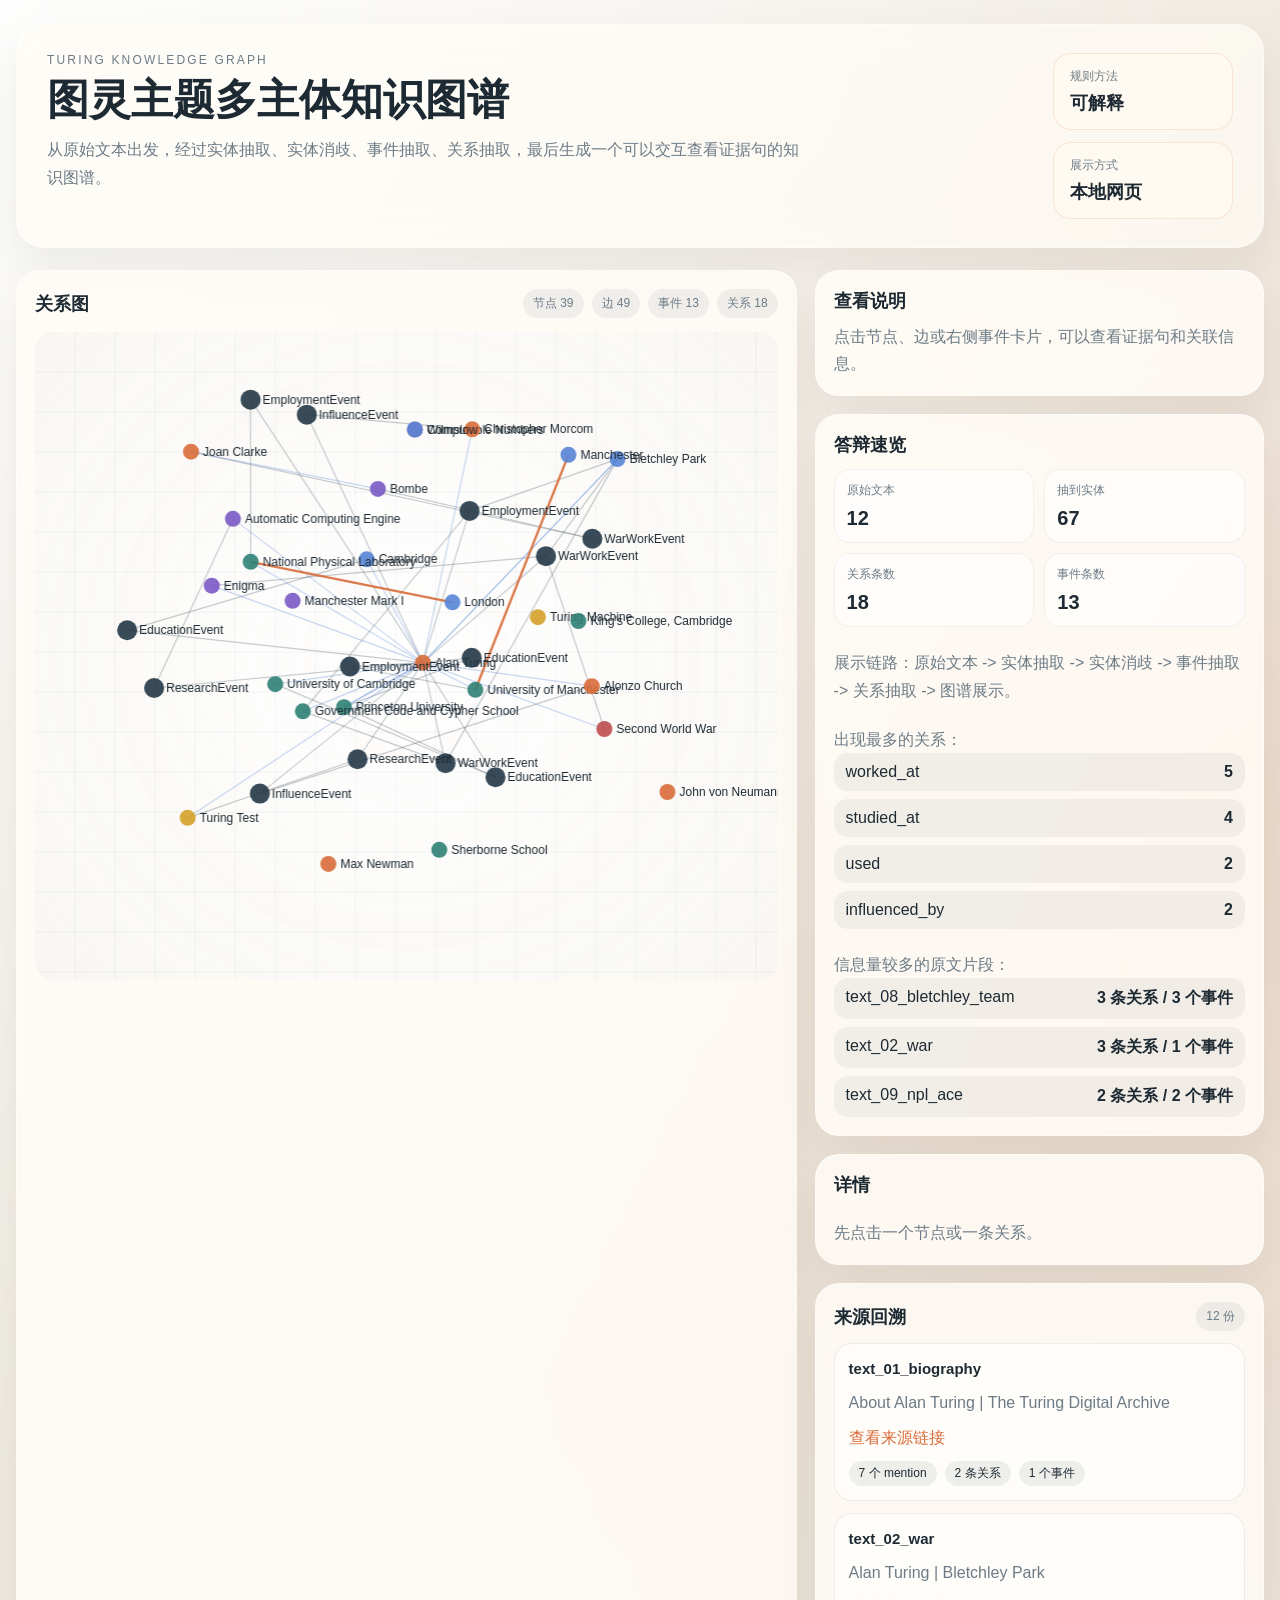
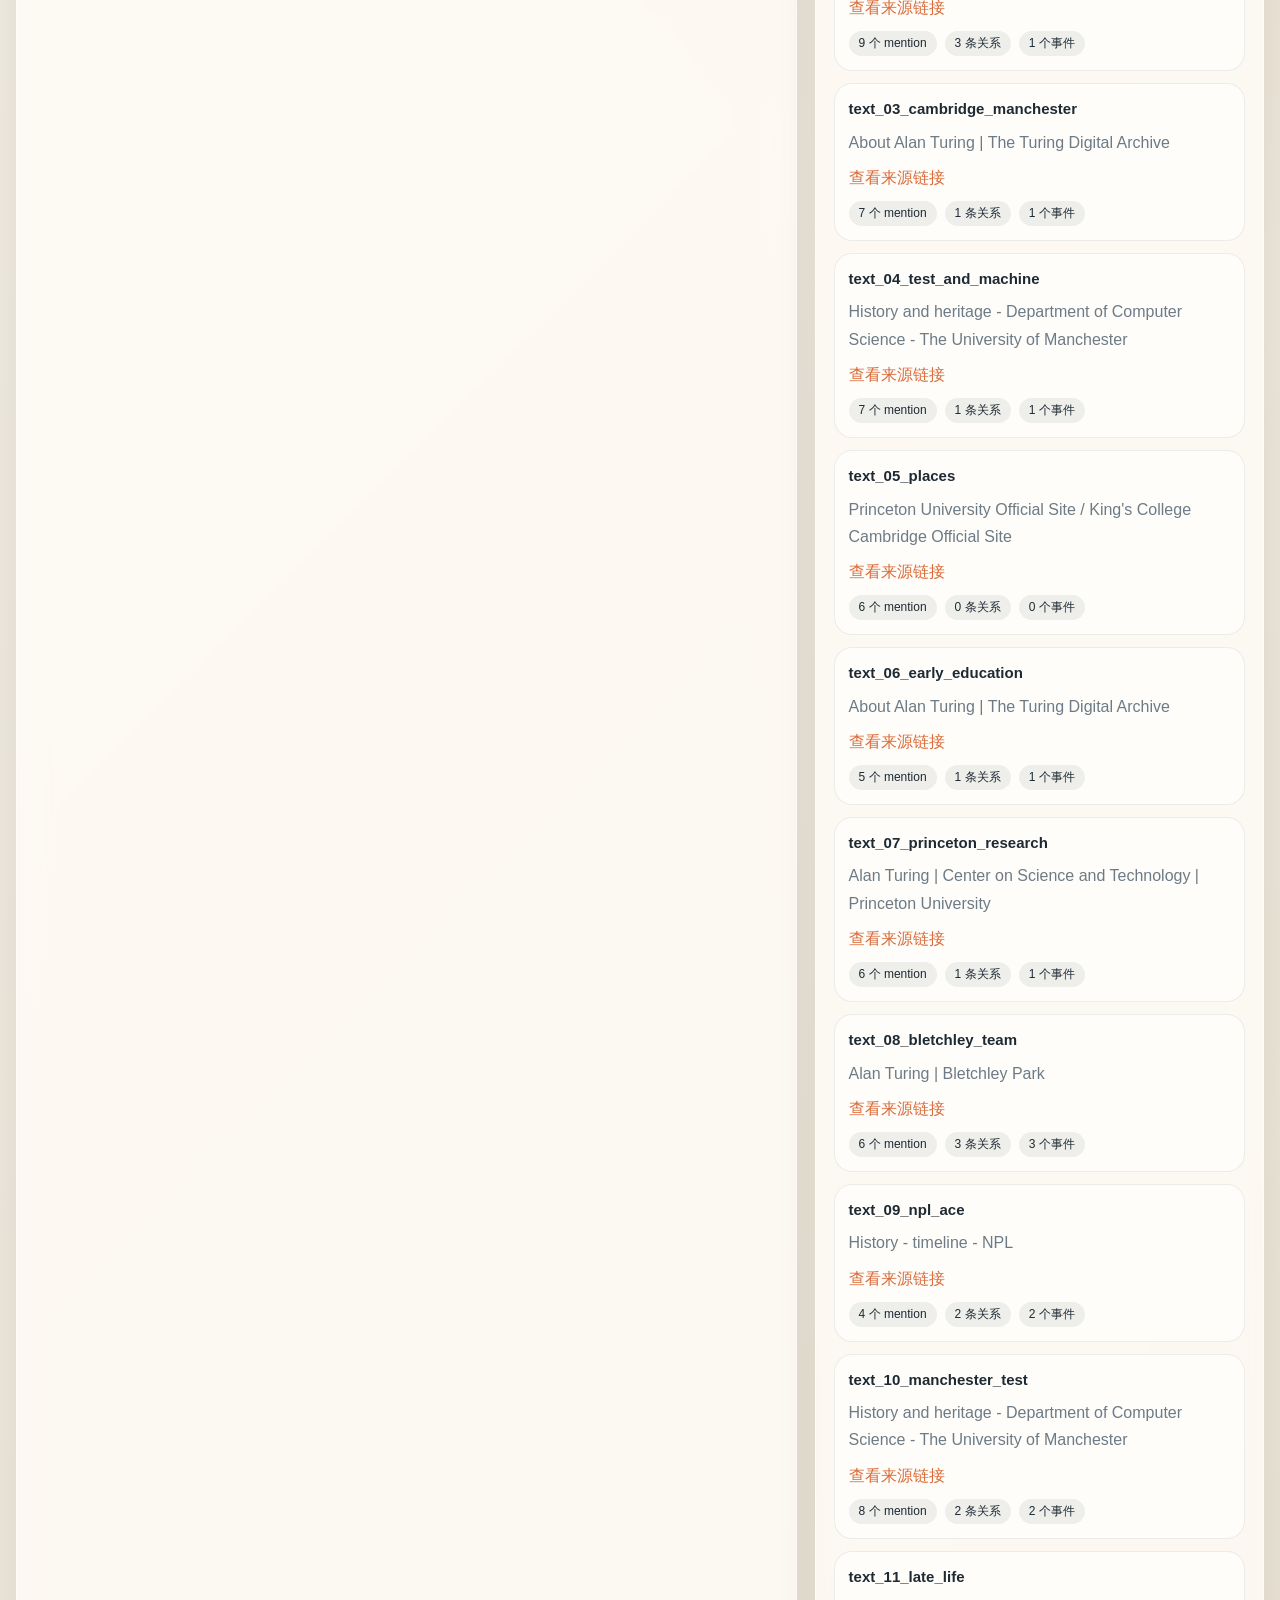
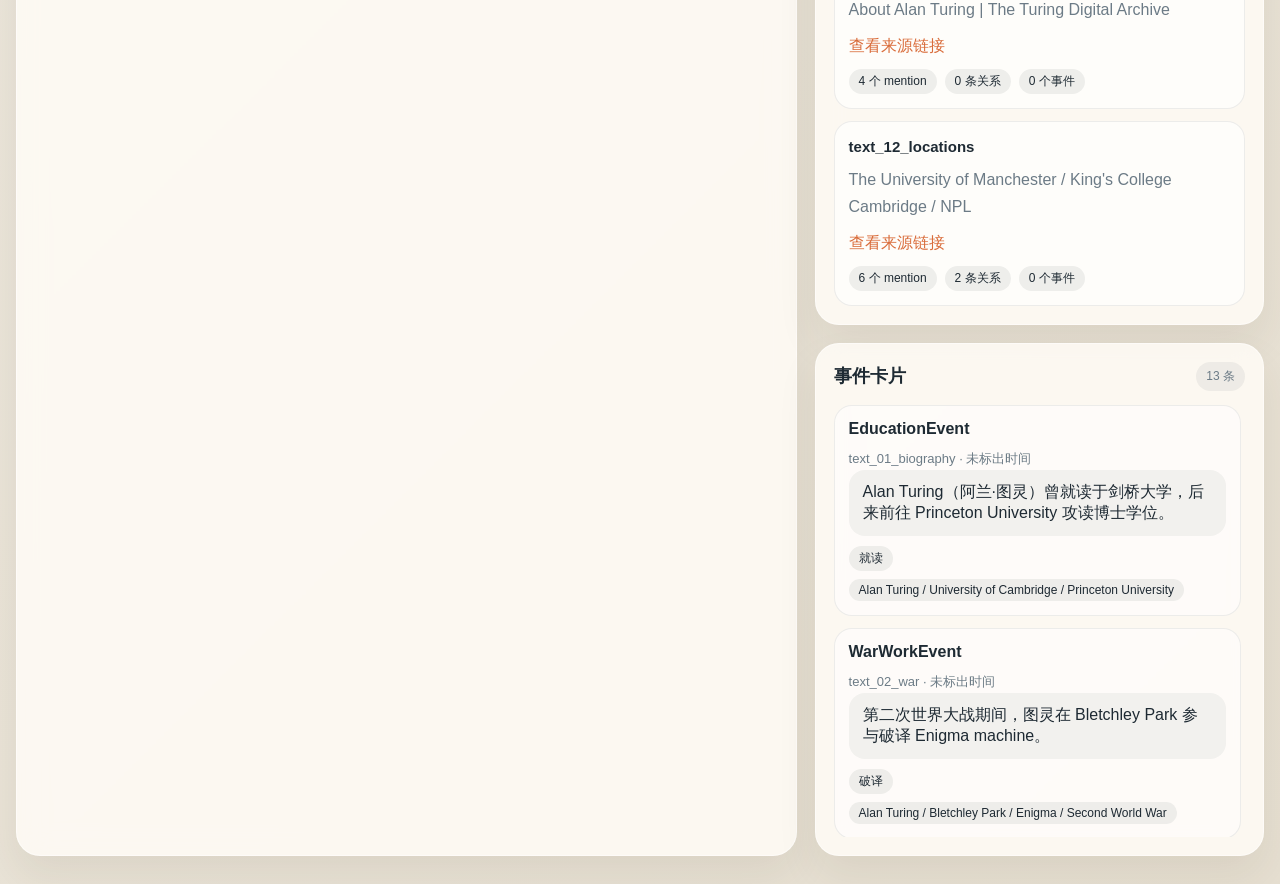
==== web/index.html @ 98f58d76 "把事件来源信息补完整了" ====
<!DOCTYPE html>
<html lang="zh-CN">
<head>
  <meta charset="UTF-8">
  <meta name="viewport" content="width=device-width, initial-scale=1.0">
  <title>图灵知识图谱</title>
  <link rel="stylesheet" href="./style.css">
</head>
<body>
  <div class="page-shell">
    <header class="hero">
      <div>
        <p class="eyebrow">Turing Knowledge Graph</p>
        <h1>图灵主题多主体知识图谱</h1>
        <p class="hero-copy">从原始文本出发，经过实体抽取、实体消歧、事件抽取、关系抽取，最后生成一个可以交互查看证据句的知识图谱。</p>
      </div>
      <div class="hero-note">
        <div class="stat-chip">
          <span>规则方法</span>
          <strong>可解释</strong>
        </div>
        <div class="stat-chip">
          <span>展示方式</span>
          <strong>本地网页</strong>
        </div>
      </div>
    </header>

    <main class="layout">
      <section class="graph-panel">
        <div class="panel-head">
          <h2>关系图</h2>
          <div id="stats" class="stats"></div>
        </div>
        <canvas id="graph-canvas"></canvas>
      </section>

      <aside class="sidebar">
        <section class="sidebar-card">
          <h3>查看说明</h3>
          <p>点击节点、边或右侧事件卡片，可以查看证据句和关联信息。</p>
        </section>

        <section class="sidebar-card">
          <h3>答辩速览</h3>
          <div id="summary-box" class="summary-box">
            <p>正在加载统计摘要...</p>
          </div>
        </section>

        <section class="sidebar-card">
          <h3>详情</h3>
          <div id="detail-box" class="detail-box">
            <p>先点击一个节点或一条关系。</p>
          </div>
        </section>

        <section class="sidebar-card">
          <div class="event-head">
            <h3>来源回溯</h3>
            <span id="source-count" class="event-count"></span>
          </div>
          <div id="source-list" class="source-list"></div>
        </section>

        <section class="sidebar-card">
          <div class="event-head">
            <h3>事件卡片</h3>
            <span id="event-count" class="event-count"></span>
          </div>
          <div id="event-list" class="event-list"></div>
        </section>
      </aside>
    </main>
  </div>

  <script src="./app.js"></script>
</body>
</html>
---- web/style.css ----
:root {
  --bg: #f2efe8;
  --bg-deep: #e6dfd1;
  --panel: rgba(255, 252, 246, 0.86);
  --panel-strong: #fffaf1;
  --line: rgba(44, 62, 80, 0.14);
  --text: #1e2a33;
  --muted: #6c7b86;
  --accent: #d96c3a;
  --accent-soft: rgba(217, 108, 58, 0.14);
  --shadow: 0 20px 40px rgba(68, 49, 28, 0.08);
}

* {
  box-sizing: border-box;
}

body {
  margin: 0;
  min-height: 100vh;
  font-family: "Noto Sans SC", "PingFang SC", "Microsoft YaHei", sans-serif;
  color: var(--text);
  background:
    radial-gradient(circle at top left, rgba(255, 255, 255, 0.9), transparent 35%),
    radial-gradient(circle at right 20%, rgba(217, 108, 58, 0.12), transparent 30%),
    linear-gradient(135deg, var(--bg), var(--bg-deep));
}

.page-shell {
  width: min(1380px, calc(100vw - 32px));
  margin: 0 auto;
  padding: 24px 0 28px;
}

.hero {
  display: flex;
  justify-content: space-between;
  gap: 24px;
  align-items: flex-start;
  margin-bottom: 22px;
  padding: 28px 30px;
  border: 1px solid rgba(255, 255, 255, 0.45);
  border-radius: 28px;
  background: rgba(255, 252, 246, 0.72);
  box-shadow: var(--shadow);
  backdrop-filter: blur(16px);
}

.eyebrow {
  margin: 0 0 10px;
  letter-spacing: 0.18em;
  text-transform: uppercase;
  font-size: 12px;
  color: var(--muted);
}

.hero h1 {
  margin: 0;
  font-size: clamp(28px, 4vw, 42px);
  line-height: 1.08;
}

.hero-copy {
  max-width: 760px;
  margin: 14px 0 0;
  color: var(--muted);
  line-height: 1.7;
}

.hero-note {
  display: grid;
  gap: 12px;
  min-width: 180px;
}

.stat-chip {
  padding: 14px 16px;
  border-radius: 18px;
  background: var(--panel-strong);
  border: 1px solid rgba(217, 108, 58, 0.16);
}

.stat-chip span {
  display: block;
  font-size: 12px;
  color: var(--muted);
}

.stat-chip strong {
  display: block;
  margin-top: 6px;
  font-size: 18px;
}

.layout {
  display: grid;
  grid-template-columns: minmax(0, 1.65fr) minmax(300px, 0.95fr);
  gap: 18px;
}

.graph-panel,
.sidebar-card {
  background: var(--panel);
  border: 1px solid rgba(255, 255, 255, 0.5);
  border-radius: 24px;
  box-shadow: var(--shadow);
  backdrop-filter: blur(14px);
}

.graph-panel {
  padding: 18px;
}

.panel-head,
.event-head {
  display: flex;
  justify-content: space-between;
  align-items: center;
  gap: 12px;
}

.panel-head h2,
.sidebar-card h3 {
  margin: 0;
  font-size: 18px;
}

.stats {
  display: flex;
  flex-wrap: wrap;
  gap: 8px;
}

.stats span,
.event-count {
  padding: 6px 10px;
  border-radius: 999px;
  background: rgba(30, 42, 51, 0.06);
  color: var(--muted);
  font-size: 12px;
}

#graph-canvas {
  width: 100%;
  height: 72vh;
  min-height: 560px;
  display: block;
  margin-top: 14px;
  border-radius: 18px;
  background:
    linear-gradient(rgba(255, 255, 255, 0.42), rgba(255, 255, 255, 0.42)),
    radial-gradient(circle at center, rgba(255, 255, 255, 0.94), rgba(242, 239, 232, 0.82));
}

.sidebar {
  display: grid;
  gap: 18px;
}

.sidebar-card {
  padding: 18px;
}

.sidebar-card p {
  margin: 10px 0 0;
  color: var(--muted);
  line-height: 1.7;
}

.detail-box {
  display: grid;
  gap: 10px;
  margin-top: 12px;
}

.summary-box,
.source-list {
  display: grid;
  gap: 12px;
  margin-top: 12px;
}

.detail-box .title {
  font-size: 18px;
  font-weight: 700;
}

.detail-box .meta {
  display: inline-flex;
  align-self: flex-start;
  padding: 4px 10px;
  border-radius: 999px;
  background: var(--accent-soft);
  color: var(--accent);
  font-size: 12px;
}

.detail-box .source-link,
.source-card a {
  color: var(--accent);
  text-decoration: none;
}

.detail-box .source-link:hover,
.source-card a:hover {
  text-decoration: underline;
}

.detail-box .evidence,
.event-card .evidence {
  padding: 12px 14px;
  border-radius: 16px;
  background: rgba(30, 42, 51, 0.05);
  color: var(--text);
}

.summary-grid {
  display: grid;
  grid-template-columns: repeat(2, minmax(0, 1fr));
  gap: 10px;
}

.summary-item {
  padding: 12px;
  border-radius: 16px;
  background: rgba(255, 255, 255, 0.56);
  border: 1px solid rgba(30, 42, 51, 0.06);
}

.summary-item span {
  display: block;
  color: var(--muted);
  font-size: 12px;
}

.summary-item strong {
  display: block;
  margin-top: 8px;
  font-size: 20px;
}

.summary-list {
  display: grid;
  gap: 8px;
  margin: 0;
  padding: 0;
  list-style: none;
}

.summary-list li {
  display: flex;
  justify-content: space-between;
  gap: 12px;
  padding: 10px 12px;
  border-radius: 14px;
  background: rgba(30, 42, 51, 0.05);
}

.source-card {
  padding: 14px;
  border-radius: 18px;
  border: 1px solid rgba(30, 42, 51, 0.08);
  background: rgba(255, 255, 255, 0.58);
}

.source-card h4 {
  margin: 0;
  font-size: 15px;
  line-height: 1.5;
}

.source-card p {
  margin: 8px 0 0;
}

.source-meta {
  display: flex;
  flex-wrap: wrap;
  gap: 8px;
  margin-top: 10px;
}

.source-meta span {
  padding: 4px 10px;
  border-radius: 999px;
  background: rgba(30, 42, 51, 0.07);
  font-size: 12px;
}

.detail-evidence-list {
  display: grid;
  gap: 10px;
}

.detail-evidence-card {
  padding: 12px 14px;
  border-radius: 16px;
  background: rgba(30, 42, 51, 0.05);
}

.detail-evidence-card p {
  margin: 8px 0 0;
}

.event-list {
  display: grid;
  gap: 12px;
  margin-top: 14px;
  max-height: 48vh;
  overflow: auto;
  padding-right: 4px;
}

.event-card {
  padding: 14px;
  border-radius: 18px;
  border: 1px solid rgba(30, 42, 51, 0.08);
  background: rgba(255, 255, 255, 0.55);
  cursor: pointer;
  transition: transform 0.2s ease, border-color 0.2s ease, background 0.2s ease;
}

.event-card:hover,
.event-card.active {
  transform: translateY(-2px);
  border-color: rgba(217, 108, 58, 0.35);
  background: rgba(255, 248, 241, 0.92);
}

.event-card h4 {
  margin: 0 0 8px;
  font-size: 16px;
}

.event-meta {
  margin: 0 0 10px;
  color: var(--muted);
  font-size: 13px;
}

.event-tags {
  display: flex;
  flex-wrap: wrap;
  gap: 8px;
  margin-top: 10px;
}

.event-tags span {
  padding: 4px 10px;
  border-radius: 999px;
  background: rgba(30, 42, 51, 0.07);
  font-size: 12px;
}

@media (max-width: 980px) {
  .hero,
  .layout {
    grid-template-columns: 1fr;
    display: grid;
  }

  .hero-note {
    grid-template-columns: repeat(2, minmax(0, 1fr));
  }

  #graph-canvas {
    height: 56vh;
    min-height: 420px;
  }

  .summary-grid {
    grid-template-columns: 1fr 1fr;
  }
}
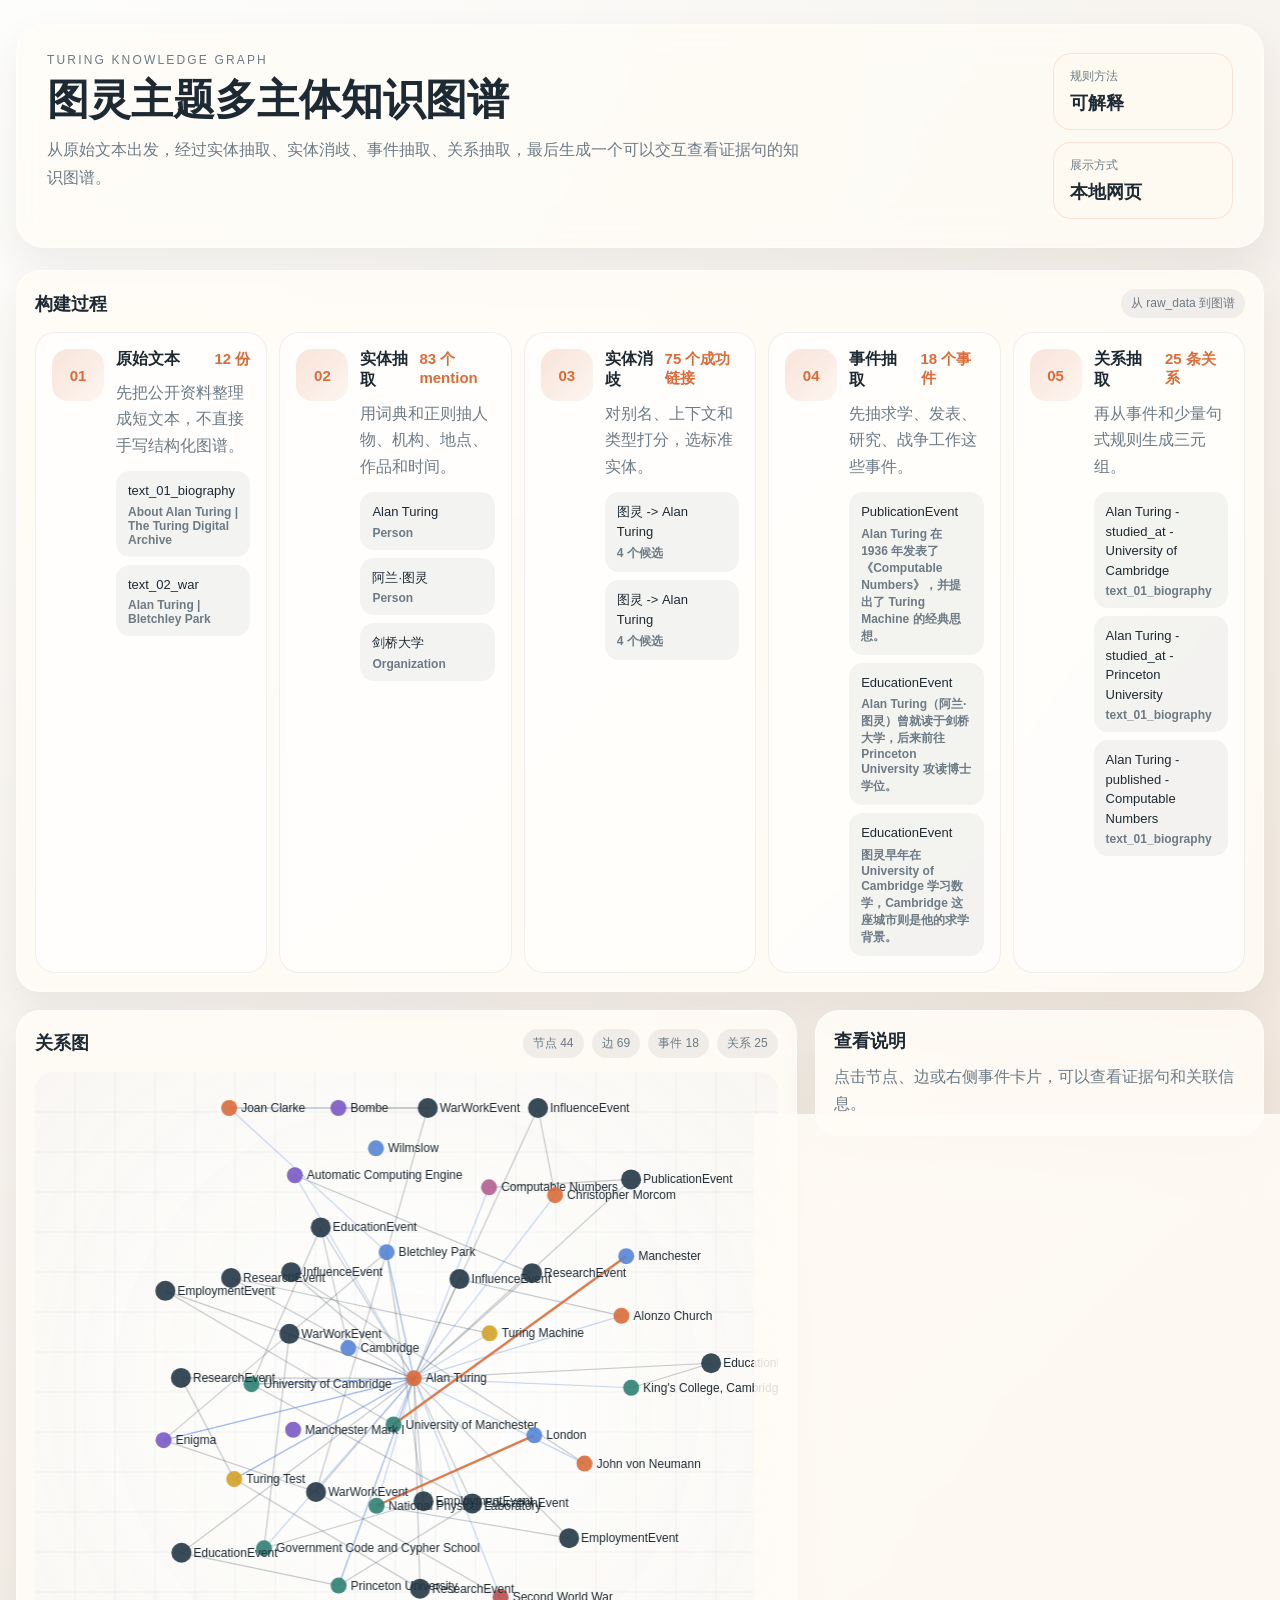
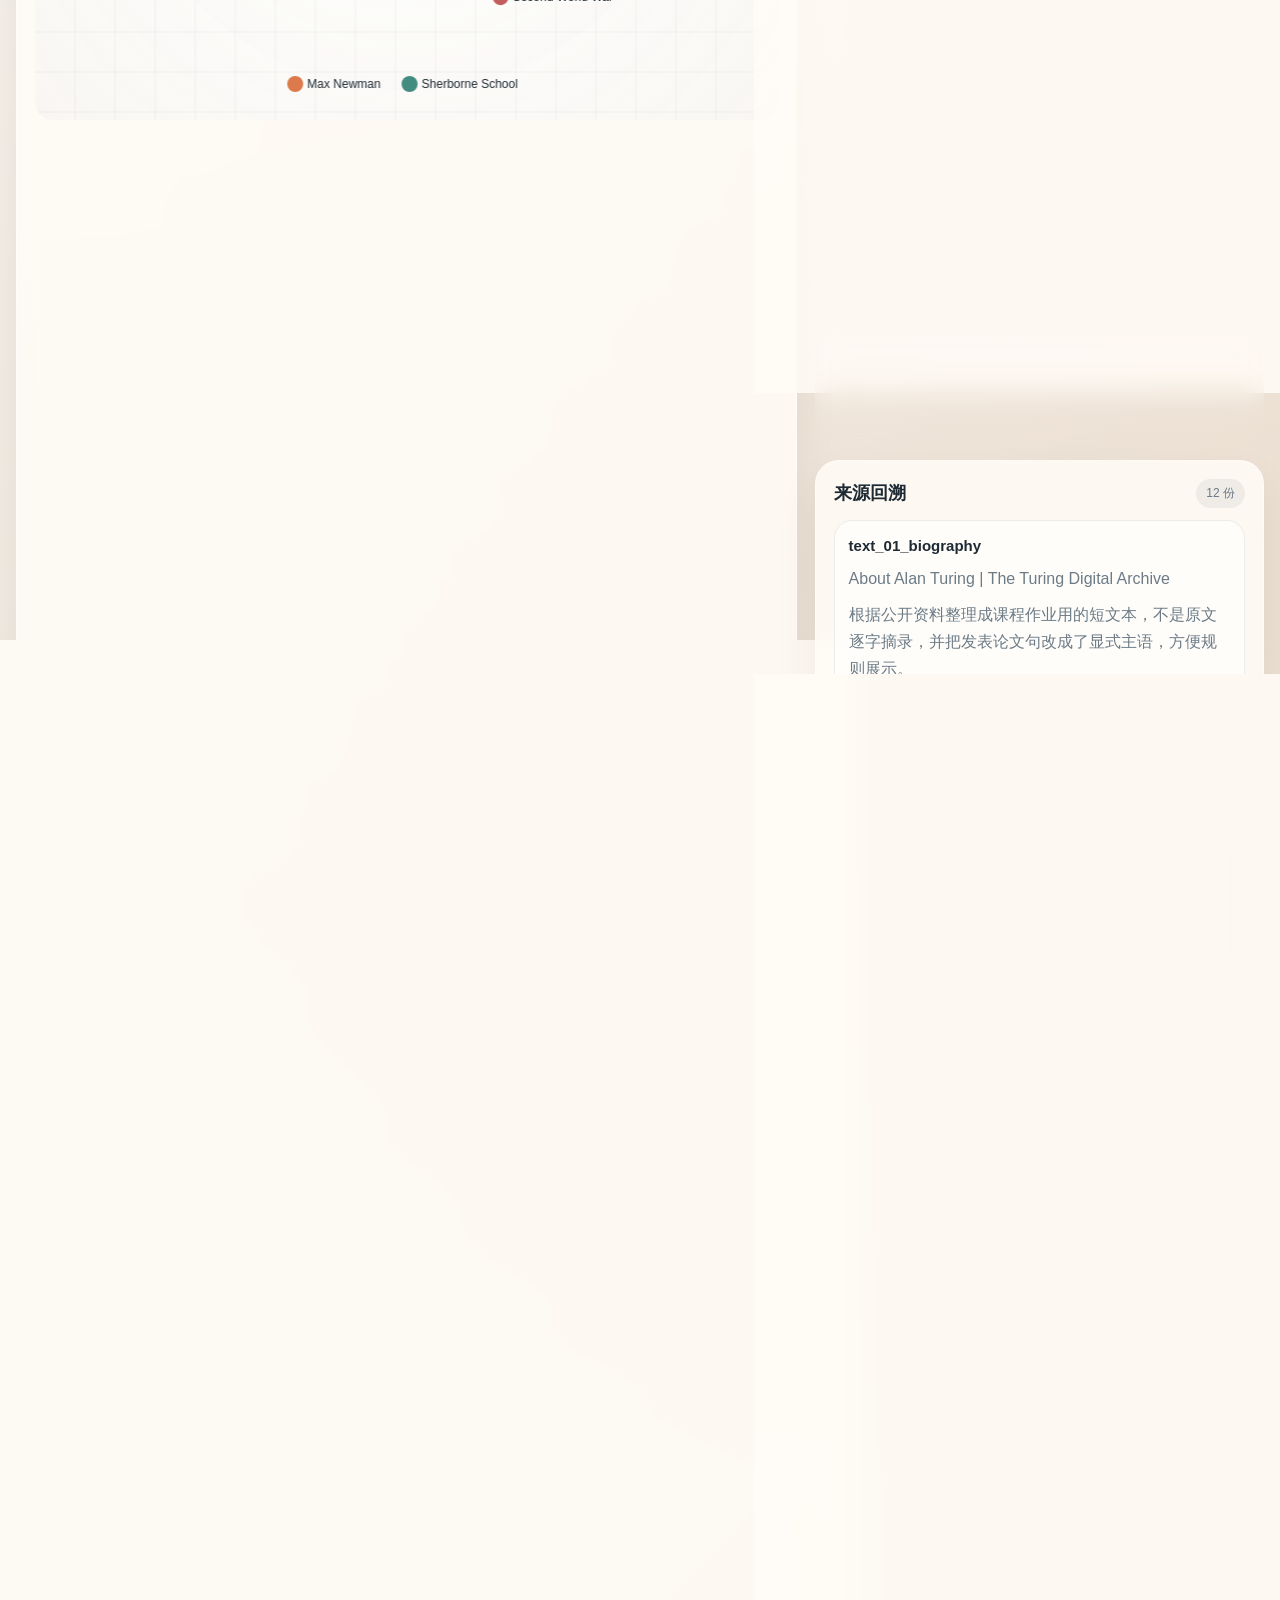
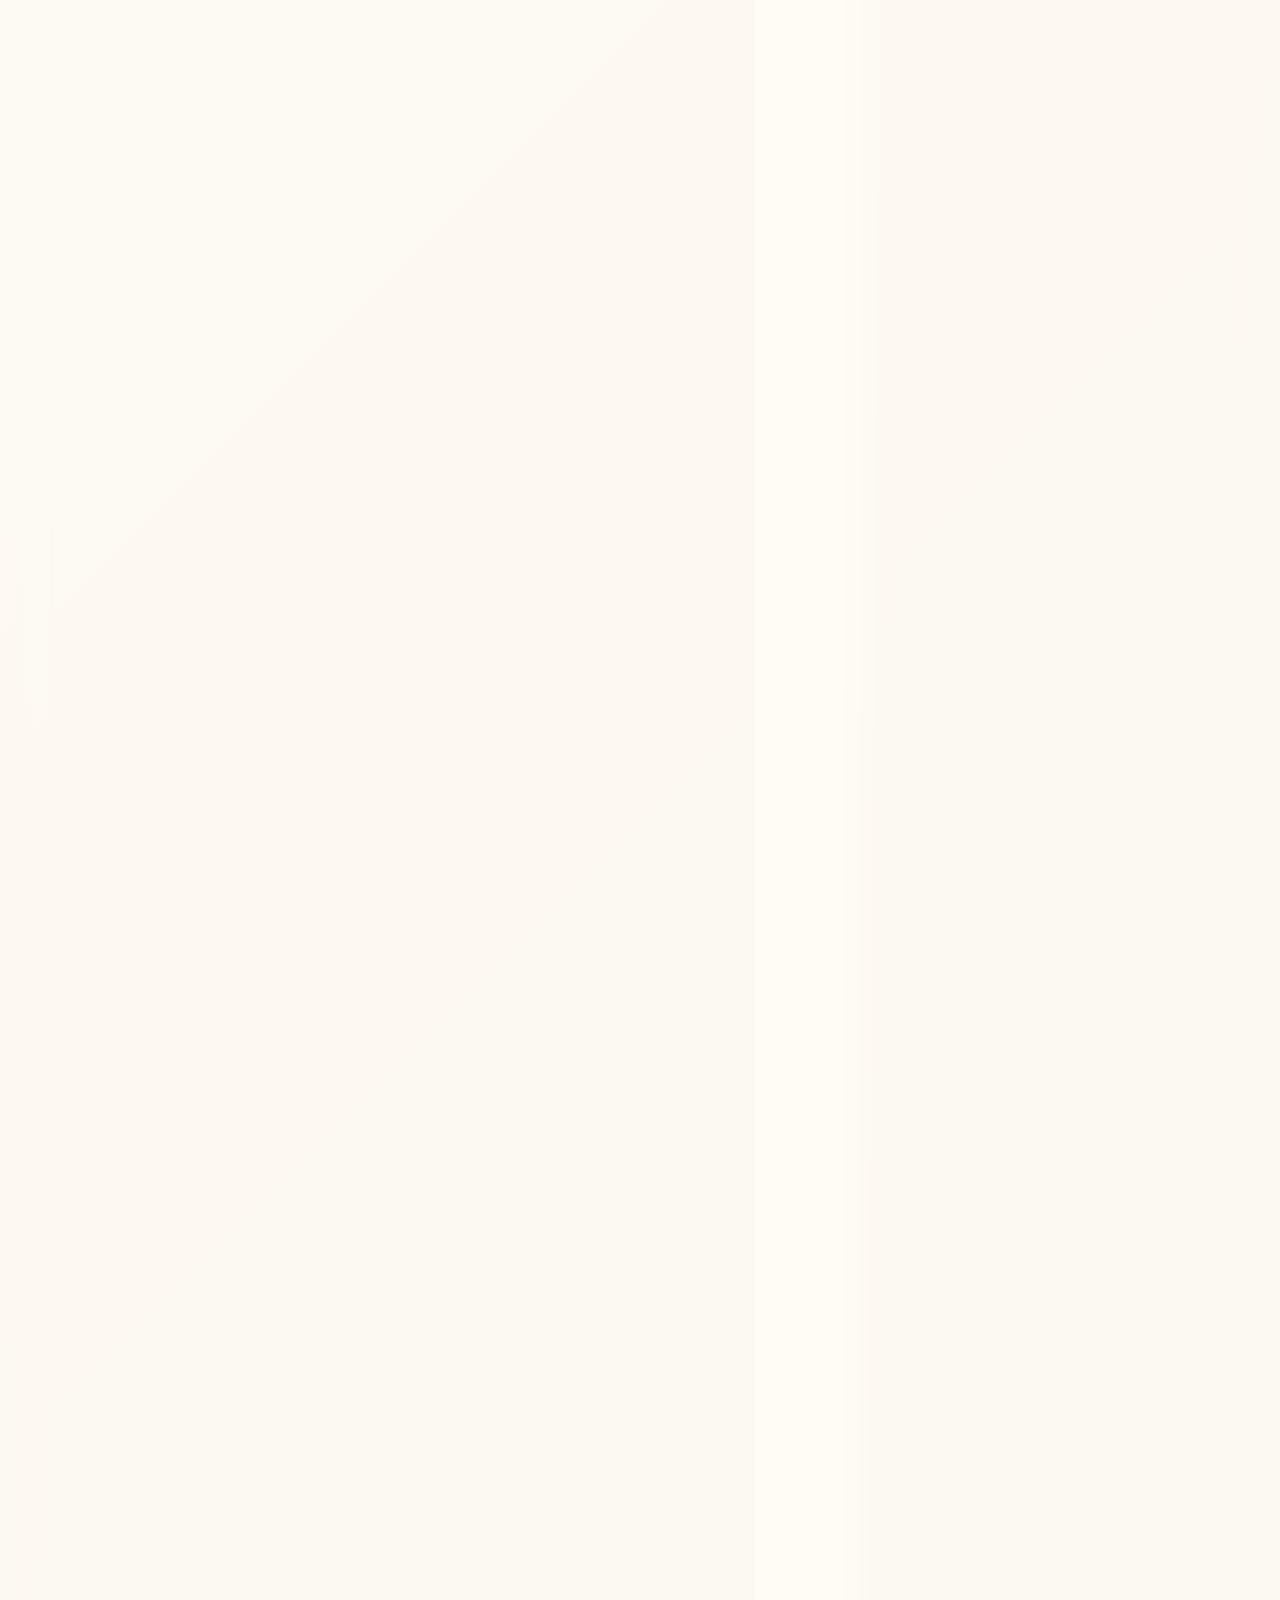
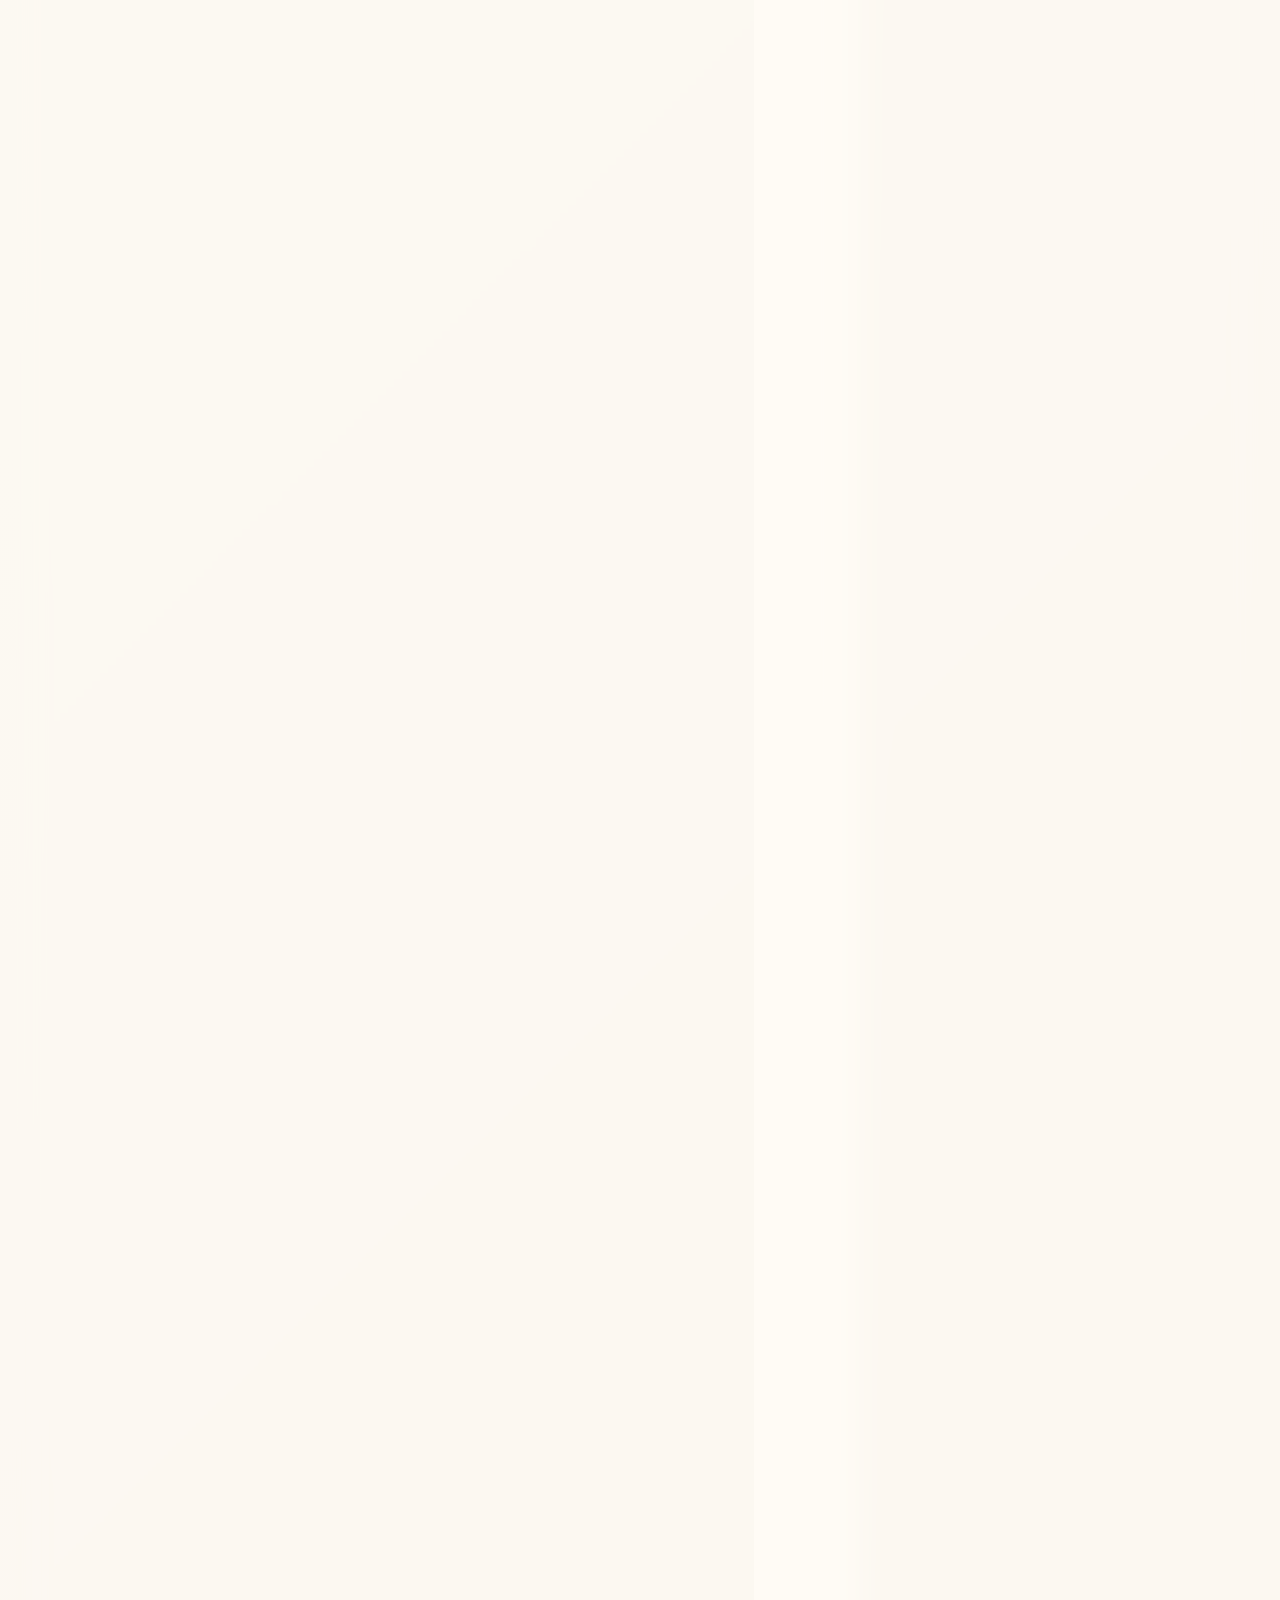
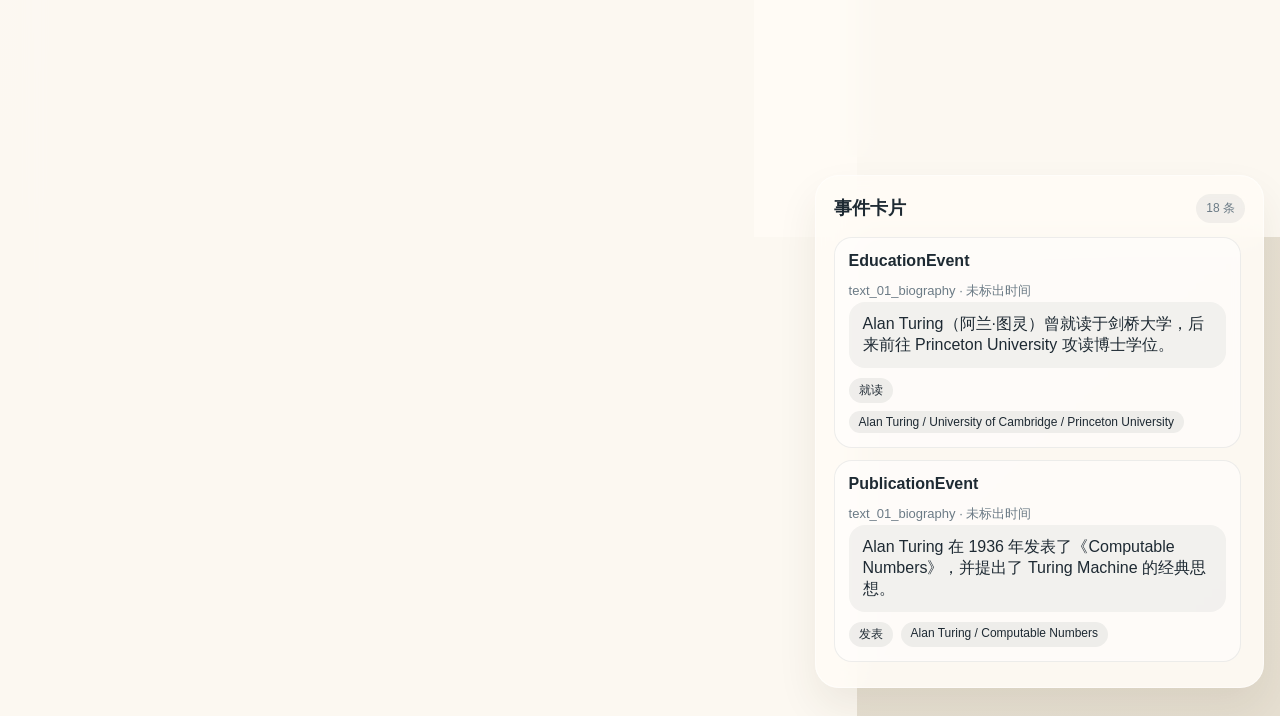
==== commit cbc28e57: "补一下README说明和验证结果" ====
--- a/web/index.html
+++ b/web/index.html
@@ -25,6 +25,18 @@
         </div>
       </div>
     </header>
+
+    <section class="process-panel">
+      <div class="panel-head">
+        <h2>构建过程</h2>
+        <div class="stats">
+          <span>从 raw_data 到图谱</span>
+        </div>
+      </div>
+      <div id="process-steps" class="process-steps">
+        <p>正在加载流程数据...</p>
+      </div>
+    </section>
 
     <main class="layout">
       <section class="graph-panel">
--- a/web/style.css
+++ b/web/style.css
@@ -98,6 +98,7 @@
   gap: 18px;
 }
 
+.process-panel,
 .graph-panel,
 .sidebar-card {
   background: var(--panel);
@@ -107,8 +108,13 @@
   backdrop-filter: blur(14px);
 }
 
+.process-panel,
 .graph-panel {
   padding: 18px;
+}
+
+.process-panel {
+  margin-bottom: 18px;
 }
 
 .panel-head,
@@ -136,6 +142,96 @@
   padding: 6px 10px;
   border-radius: 999px;
   background: rgba(30, 42, 51, 0.06);
+  color: var(--muted);
+  font-size: 12px;
+}
+
+.process-steps {
+  display: grid;
+  grid-template-columns: repeat(5, minmax(0, 1fr));
+  gap: 12px;
+  margin-top: 14px;
+}
+
+.process-step {
+  display: grid;
+  grid-template-columns: 52px minmax(0, 1fr);
+  gap: 12px;
+  padding: 16px;
+  border-radius: 20px;
+  background: rgba(255, 255, 255, 0.58);
+  border: 1px solid rgba(30, 42, 51, 0.07);
+  transition: transform 0.2s ease, box-shadow 0.2s ease;
+}
+
+.process-step:hover {
+  transform: translateY(-2px);
+  box-shadow: 0 14px 28px rgba(68, 49, 28, 0.08);
+}
+
+.process-index {
+  width: 52px;
+  height: 52px;
+  display: grid;
+  place-items: center;
+  border-radius: 16px;
+  background: linear-gradient(135deg, rgba(217, 108, 58, 0.18), rgba(217, 108, 58, 0.06));
+  color: var(--accent);
+  font-weight: 700;
+  font-size: 15px;
+}
+
+.process-main {
+  min-width: 0;
+}
+
+.process-topline {
+  display: flex;
+  justify-content: space-between;
+  gap: 10px;
+  align-items: baseline;
+}
+
+.process-topline span {
+  font-weight: 700;
+}
+
+.process-topline strong {
+  color: var(--accent);
+  font-size: 15px;
+}
+
+.process-main p {
+  margin: 10px 0 0;
+  color: var(--muted);
+  line-height: 1.65;
+}
+
+.process-list,
+.mini-list {
+  display: grid;
+  gap: 8px;
+  margin: 12px 0 0;
+  padding: 0;
+  list-style: none;
+}
+
+.process-list li,
+.mini-list li {
+  display: grid;
+  gap: 4px;
+  padding: 10px 12px;
+  border-radius: 14px;
+  background: rgba(30, 42, 51, 0.05);
+}
+
+.process-list li span,
+.mini-list li {
+  font-size: 13px;
+  line-height: 1.5;
+}
+
+.process-list li strong {
   color: var(--muted);
   font-size: 12px;
 }
@@ -273,6 +369,10 @@
   margin: 8px 0 0;
 }
 
+.source-note {
+  color: var(--muted);
+}
+
 .source-meta {
   display: flex;
   flex-wrap: wrap;
@@ -359,6 +459,10 @@
     display: grid;
   }
 
+  .process-steps {
+    grid-template-columns: 1fr;
+  }
+
   .hero-note {
     grid-template-columns: repeat(2, minmax(0, 1fr));
   }
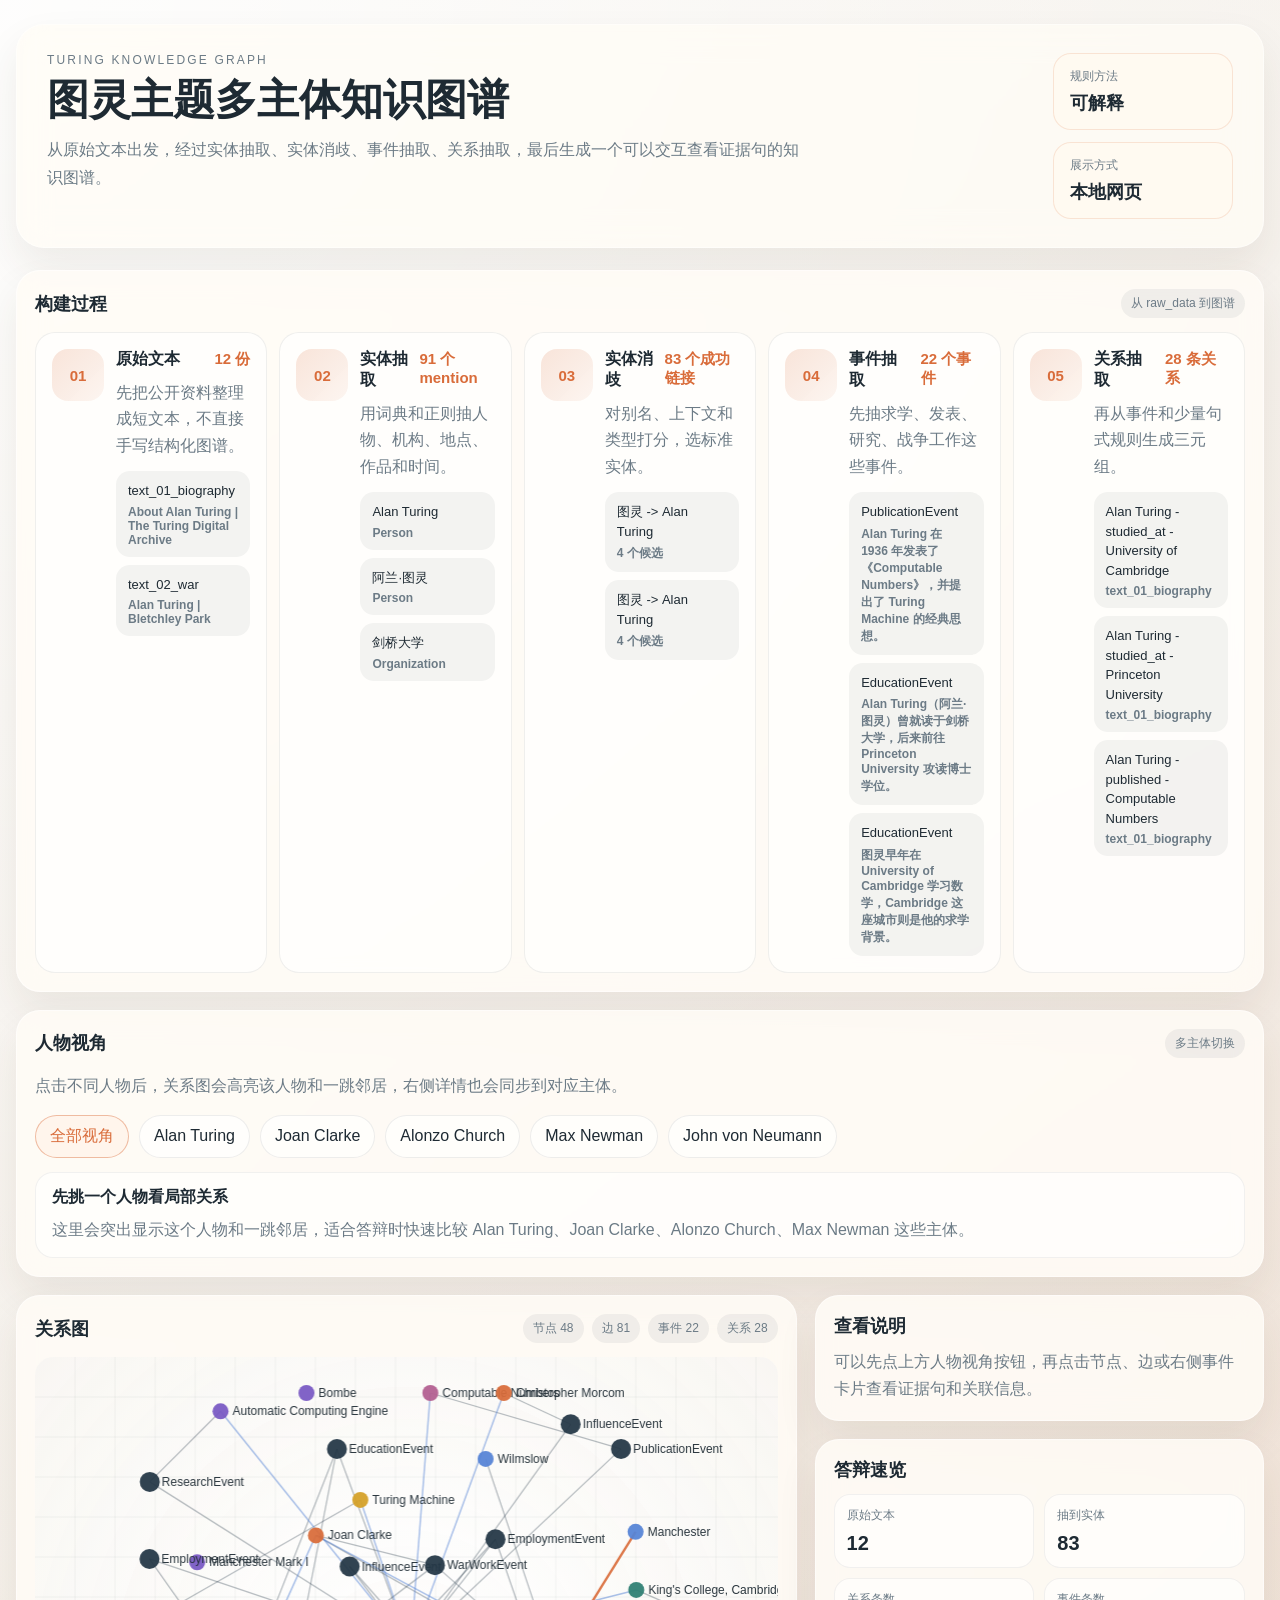
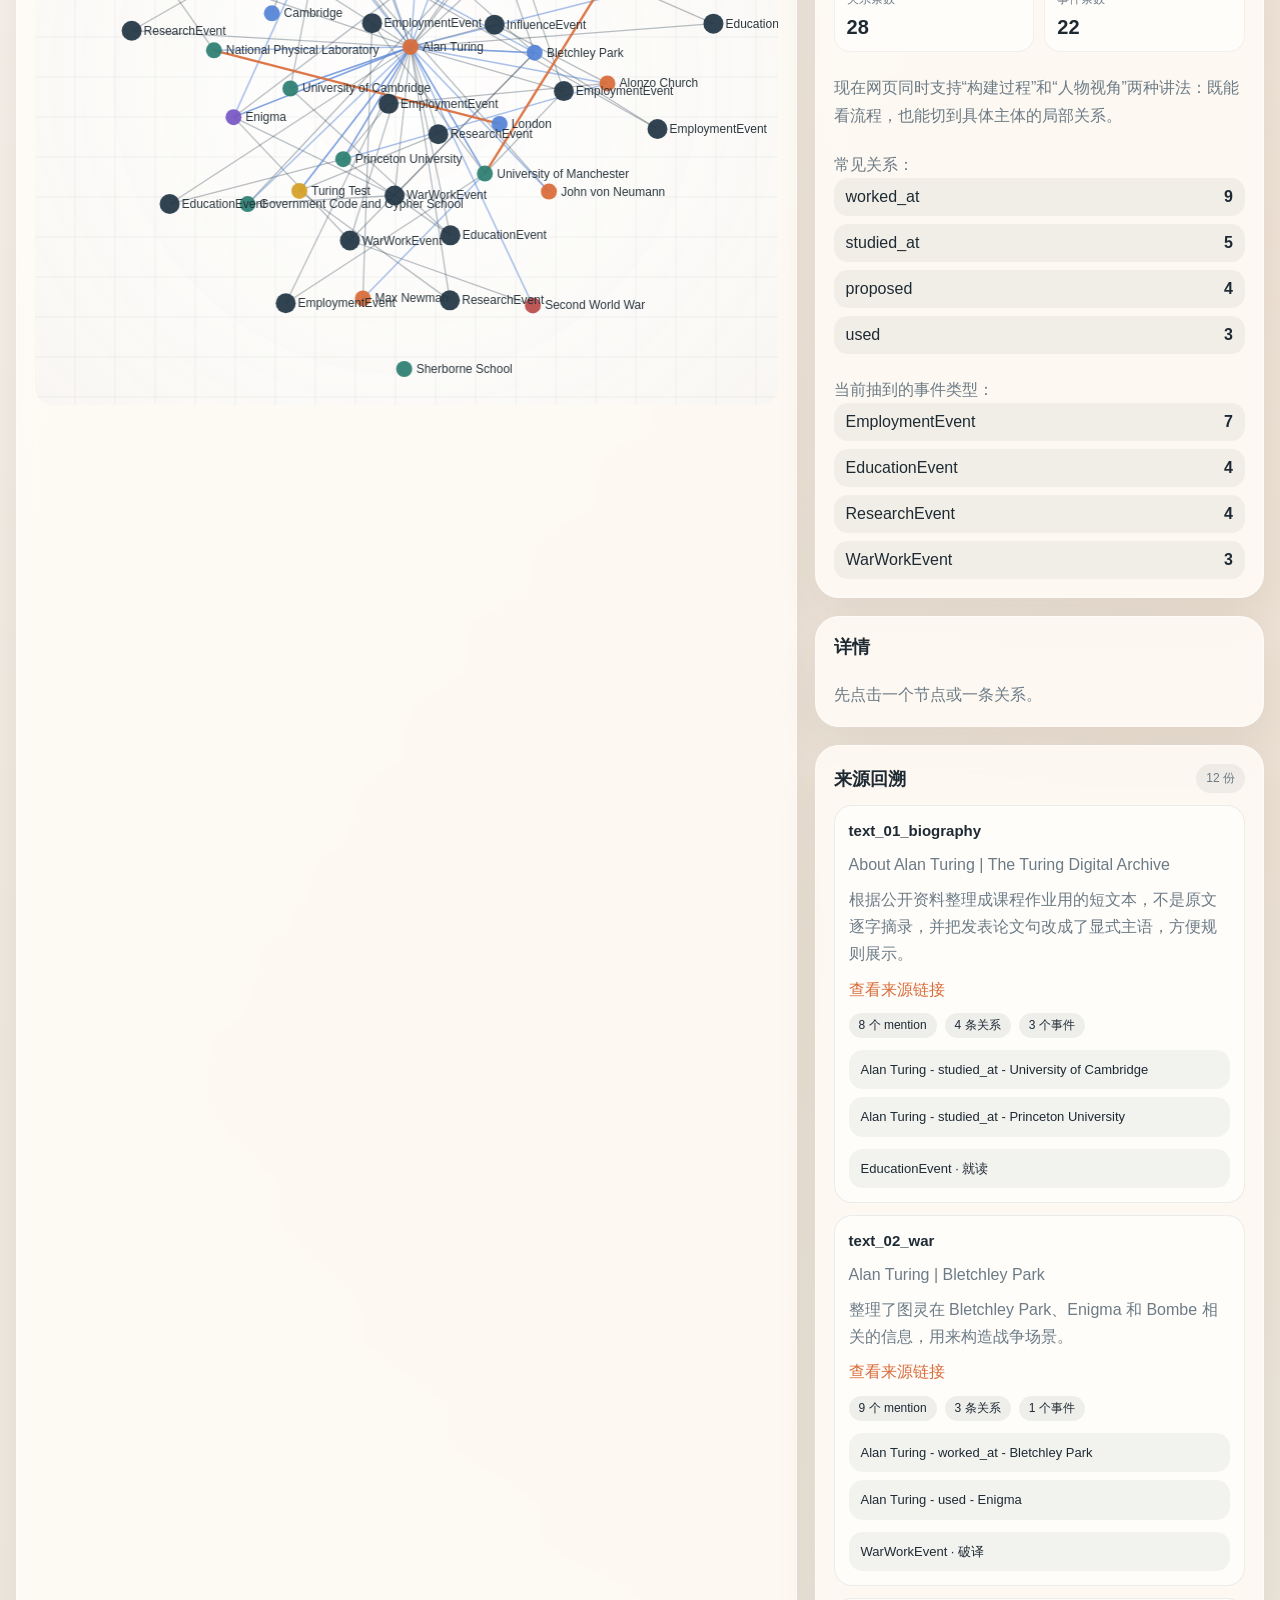
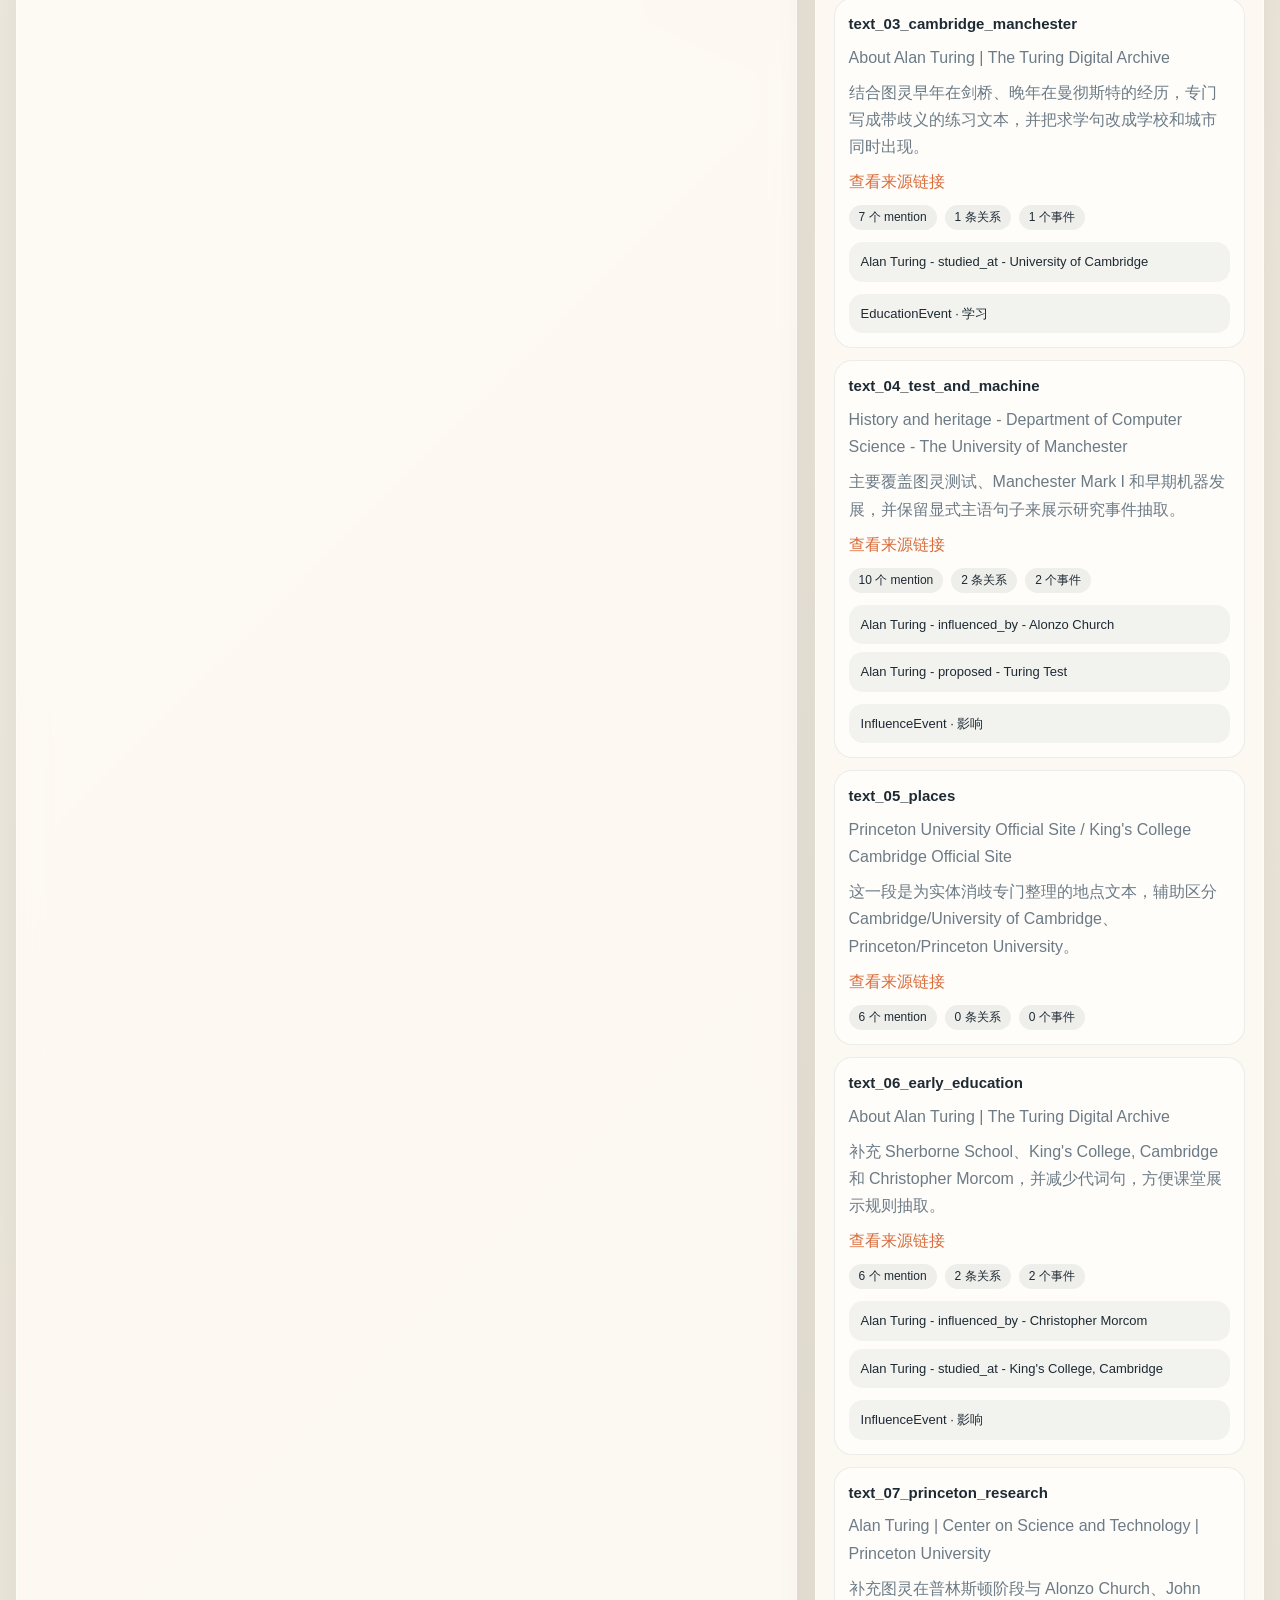
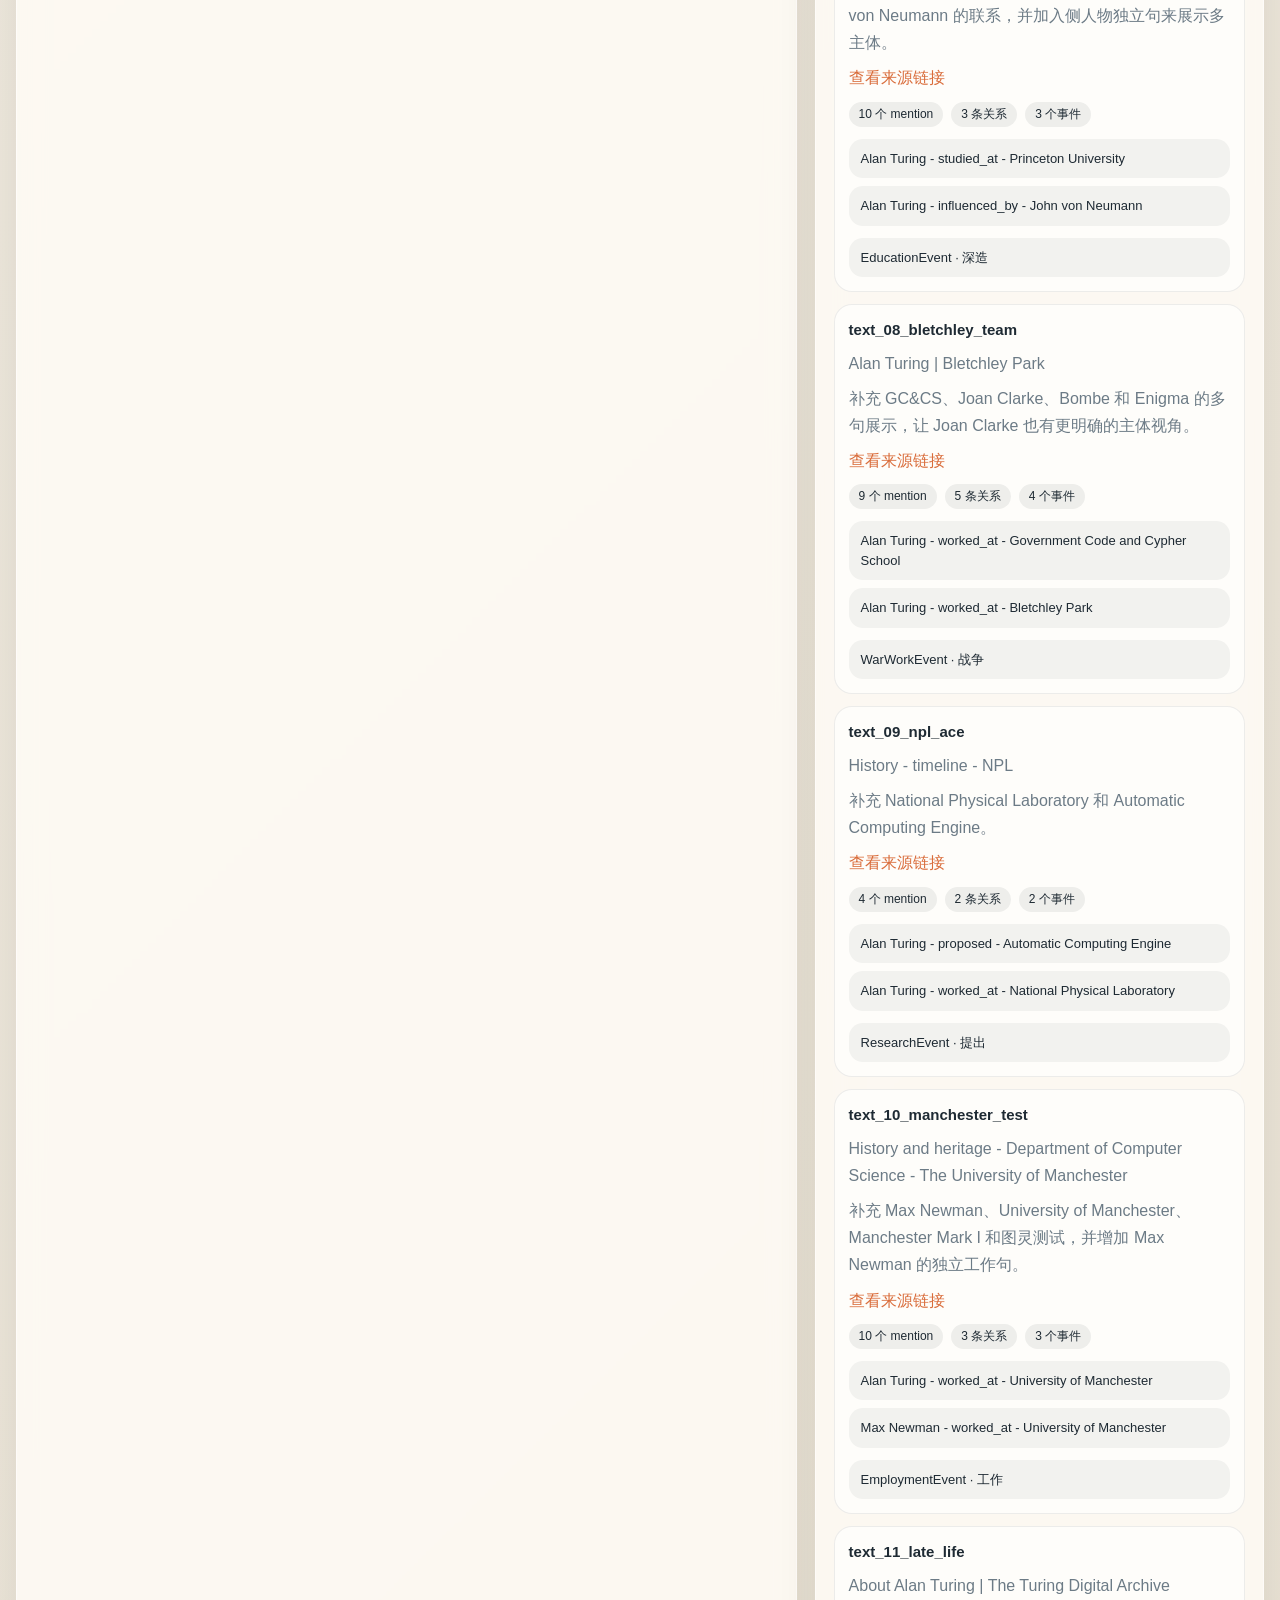
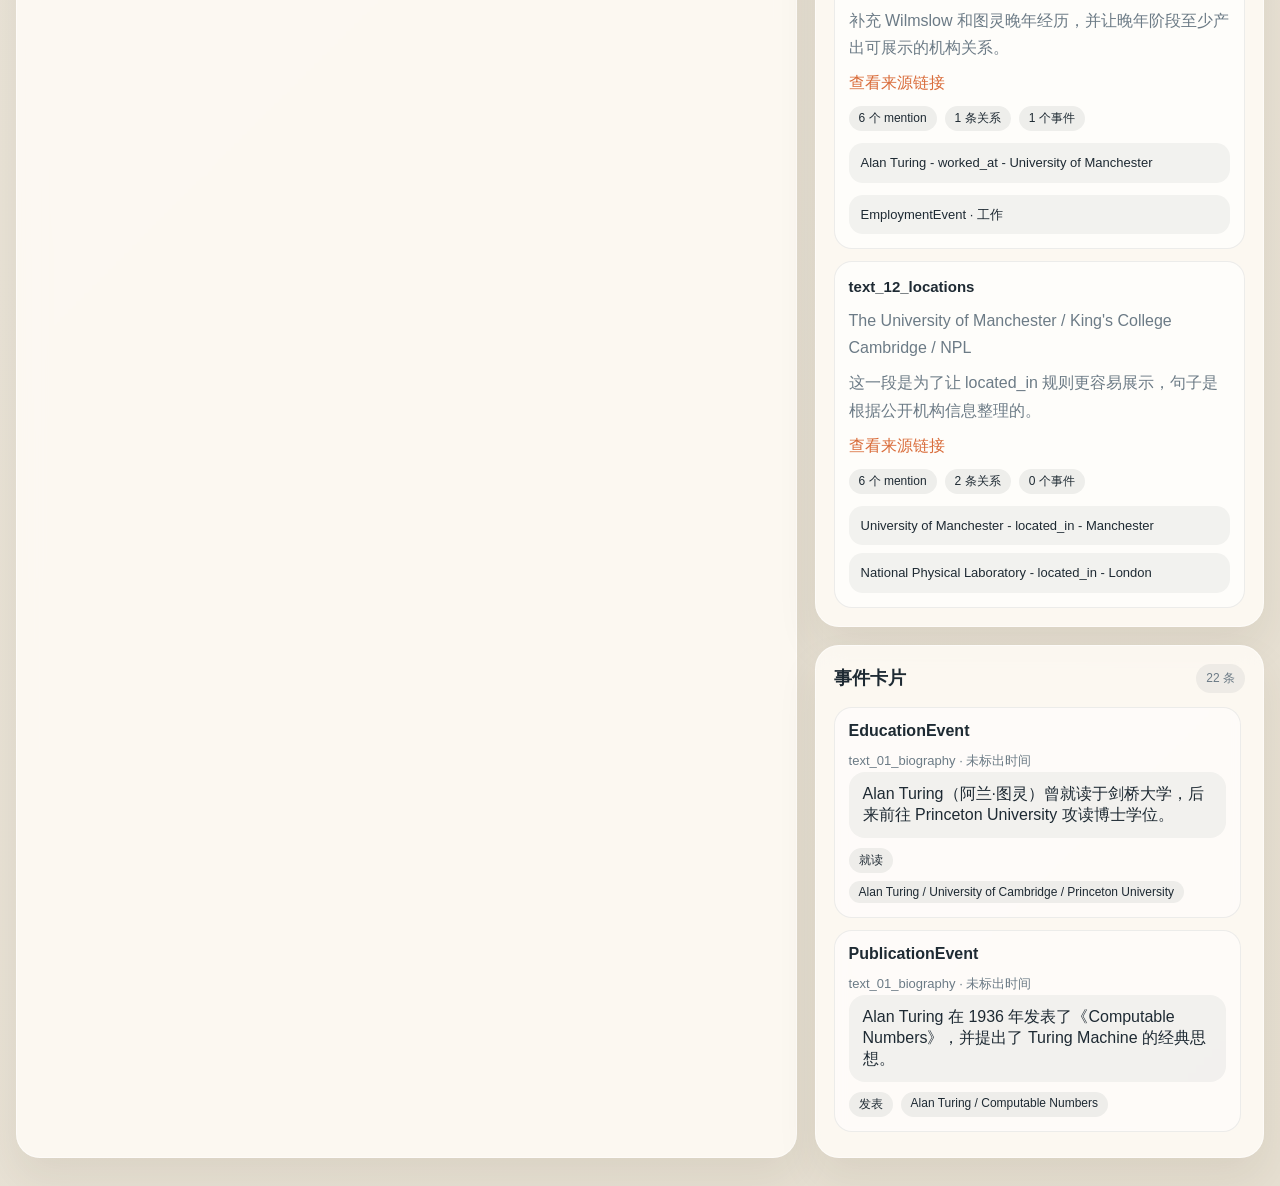
==== commit 9deec807: "修一下晚年关系误连并补测试" ====
--- a/web/index.html
+++ b/web/index.html
@@ -38,6 +38,22 @@
       </div>
     </section>
 
+    <section class="focus-panel">
+      <div class="panel-head">
+        <h2>人物视角</h2>
+        <div class="stats">
+          <span>多主体切换</span>
+        </div>
+      </div>
+      <p class="focus-copy">点击不同人物后，关系图会高亮该人物和一跳邻居，右侧详情也会同步到对应主体。</p>
+      <div id="person-focus-buttons" class="focus-buttons">
+        <p>正在加载人物按钮...</p>
+      </div>
+      <div id="person-focus-summary" class="focus-summary">
+        <p>正在加载人物视角摘要...</p>
+      </div>
+    </section>
+
     <main class="layout">
       <section class="graph-panel">
         <div class="panel-head">
@@ -50,7 +66,7 @@
       <aside class="sidebar">
         <section class="sidebar-card">
           <h3>查看说明</h3>
-          <p>点击节点、边或右侧事件卡片，可以查看证据句和关联信息。</p>
+          <p>可以先点上方人物视角按钮，再点击节点、边或右侧事件卡片查看证据句和关联信息。</p>
         </section>
 
         <section class="sidebar-card">
--- a/web/style.css
+++ b/web/style.css
@@ -98,6 +98,7 @@
   gap: 18px;
 }
 
+.focus-panel,
 .process-panel,
 .graph-panel,
 .sidebar-card {
@@ -108,13 +109,84 @@
   backdrop-filter: blur(14px);
 }
 
+.focus-panel,
 .process-panel,
 .graph-panel {
   padding: 18px;
 }
 
+.focus-panel,
 .process-panel {
   margin-bottom: 18px;
+}
+
+.focus-copy {
+  margin: 14px 0 0;
+  color: var(--muted);
+  line-height: 1.7;
+}
+
+.focus-buttons {
+  display: flex;
+  flex-wrap: wrap;
+  gap: 10px;
+  margin-top: 16px;
+}
+
+.focus-button {
+  padding: 10px 14px;
+  border: 1px solid rgba(30, 42, 51, 0.08);
+  border-radius: 999px;
+  background: rgba(255, 255, 255, 0.64);
+  color: var(--text);
+  font: inherit;
+  cursor: pointer;
+  transition: transform 0.2s ease, border-color 0.2s ease, background 0.2s ease;
+}
+
+.focus-button:hover {
+  transform: translateY(-1px);
+  border-color: rgba(217, 108, 58, 0.28);
+}
+
+.focus-button.active {
+  background: rgba(255, 245, 236, 0.96);
+  border-color: rgba(217, 108, 58, 0.42);
+  color: var(--accent);
+}
+
+.focus-summary {
+  margin-top: 14px;
+  padding: 14px 16px;
+  border-radius: 18px;
+  background: rgba(255, 255, 255, 0.58);
+  border: 1px solid rgba(30, 42, 51, 0.06);
+}
+
+.focus-summary strong {
+  display: block;
+  font-size: 16px;
+}
+
+.focus-summary p {
+  margin: 8px 0 0;
+  color: var(--muted);
+  line-height: 1.7;
+}
+
+.focus-meta {
+  display: flex;
+  flex-wrap: wrap;
+  gap: 8px;
+  margin-top: 12px;
+}
+
+.focus-meta span {
+  padding: 5px 10px;
+  border-radius: 999px;
+  background: rgba(30, 42, 51, 0.06);
+  font-size: 12px;
+  color: var(--muted);
 }
 
 .panel-head,
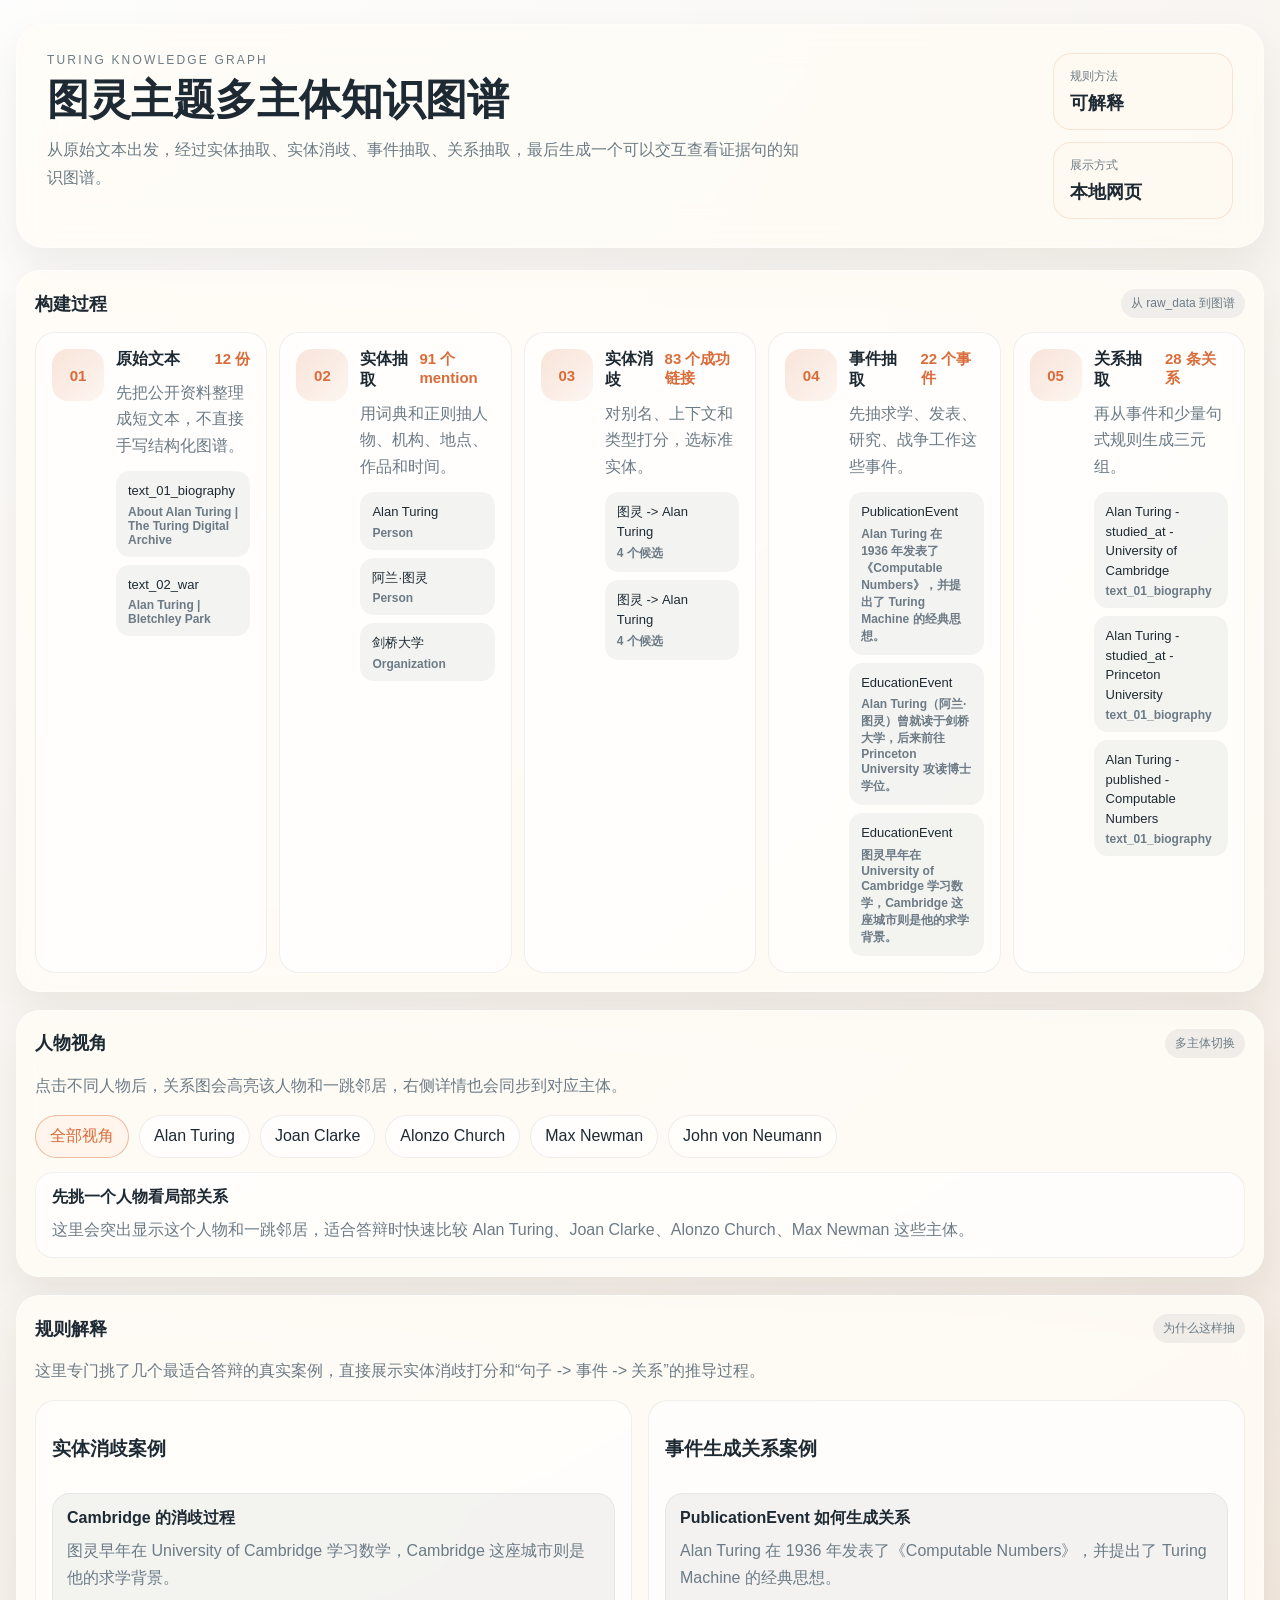
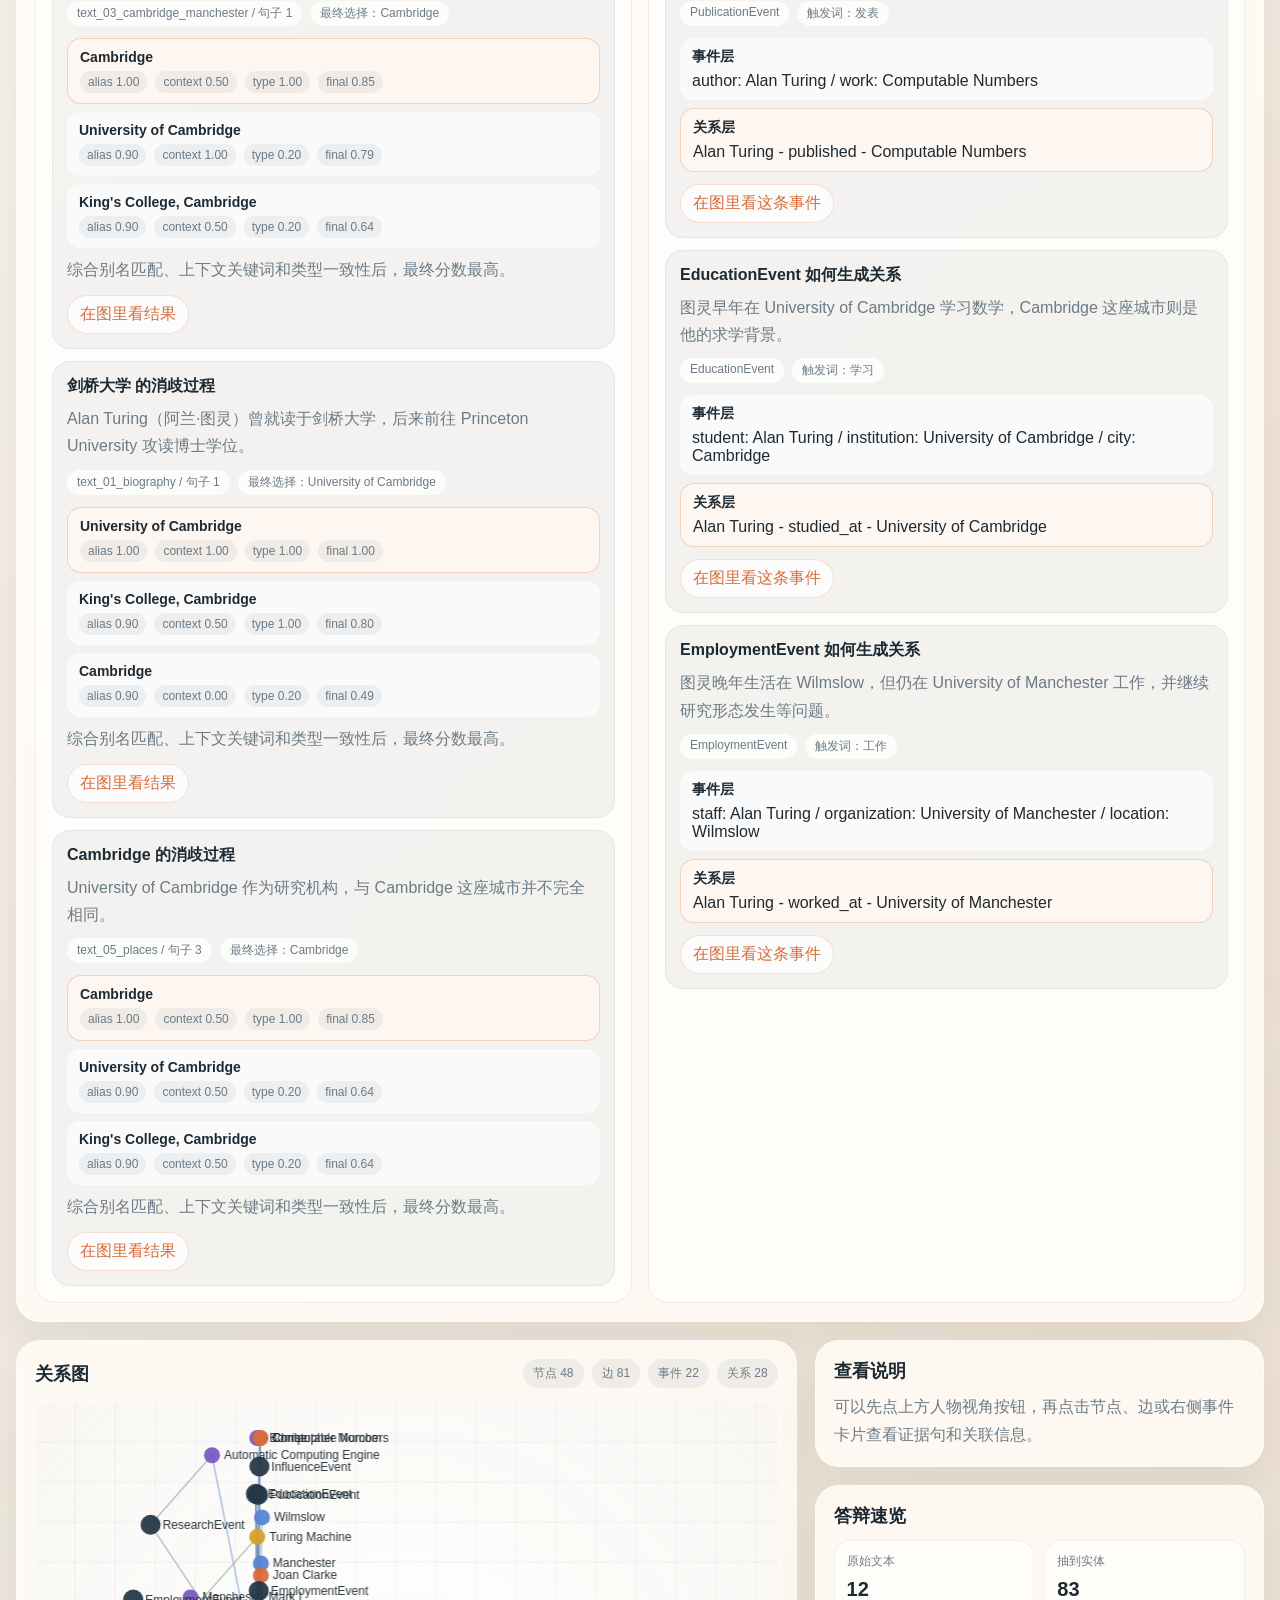
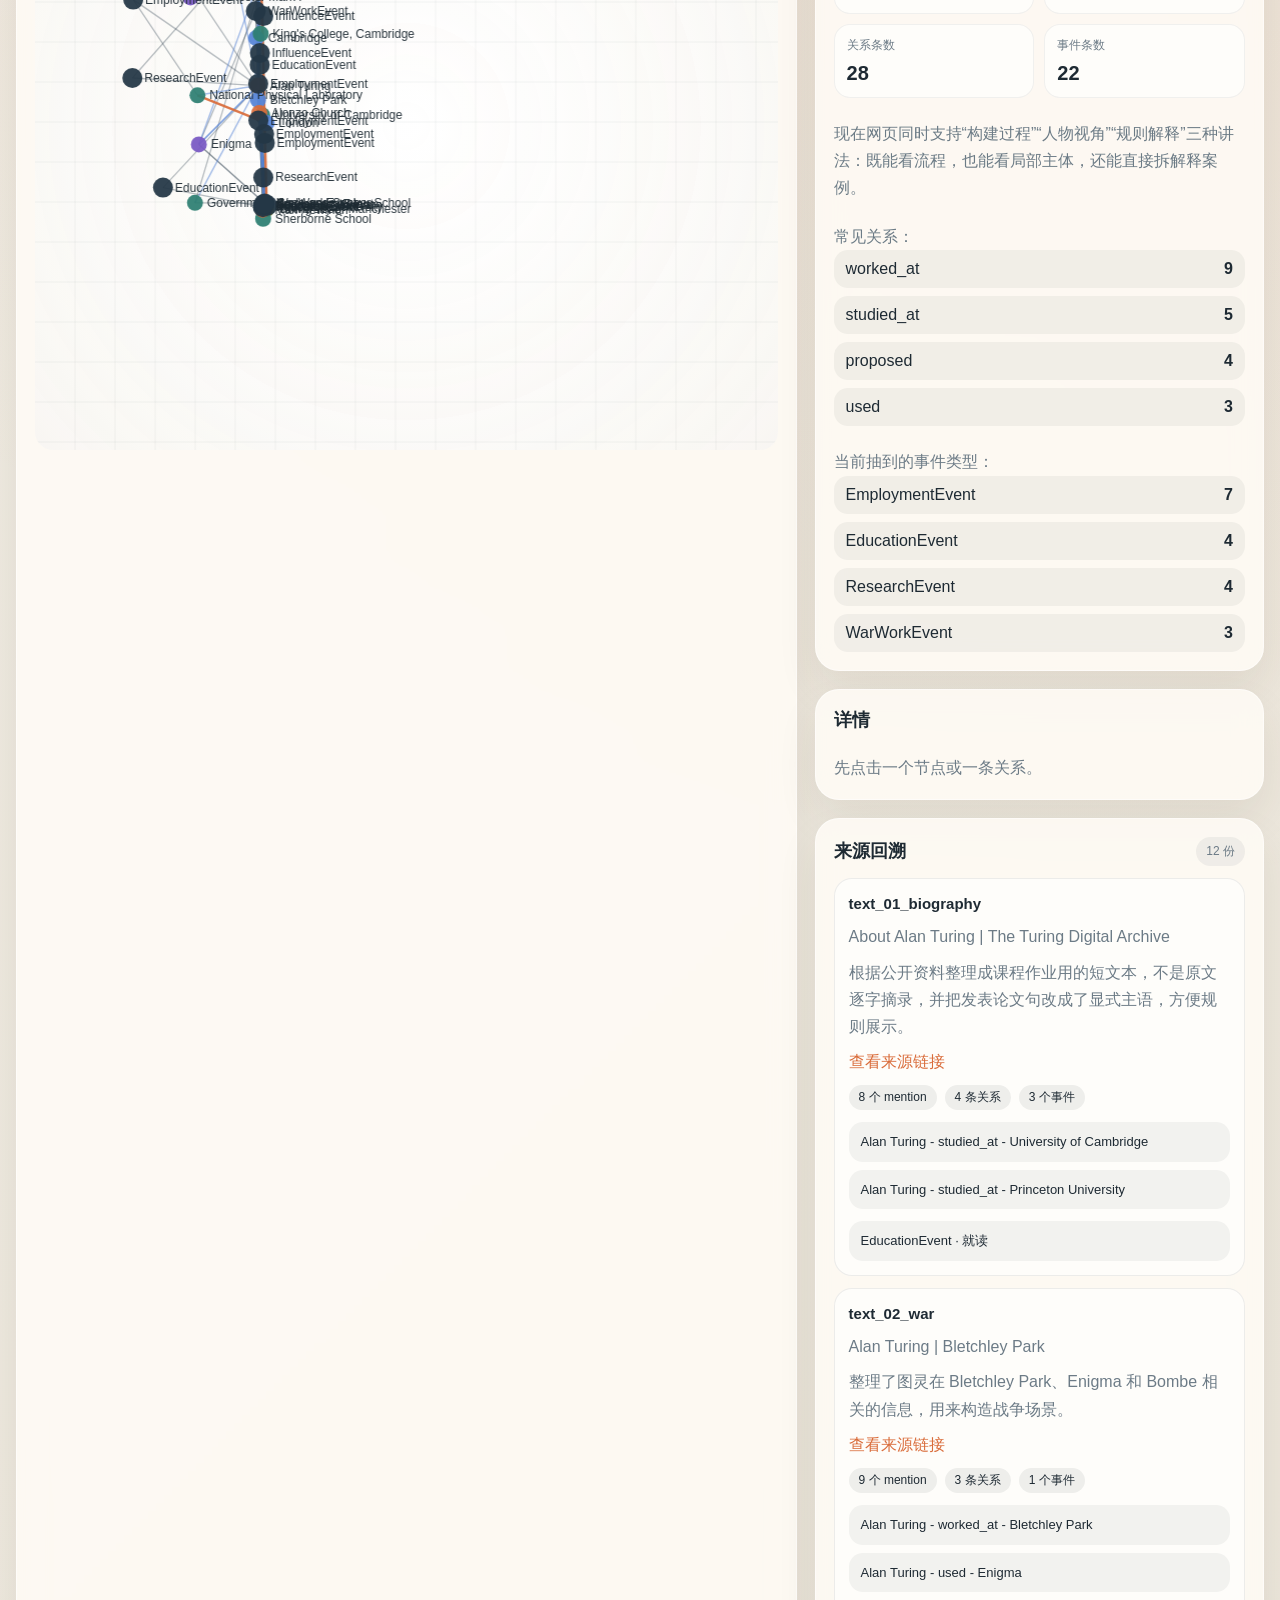
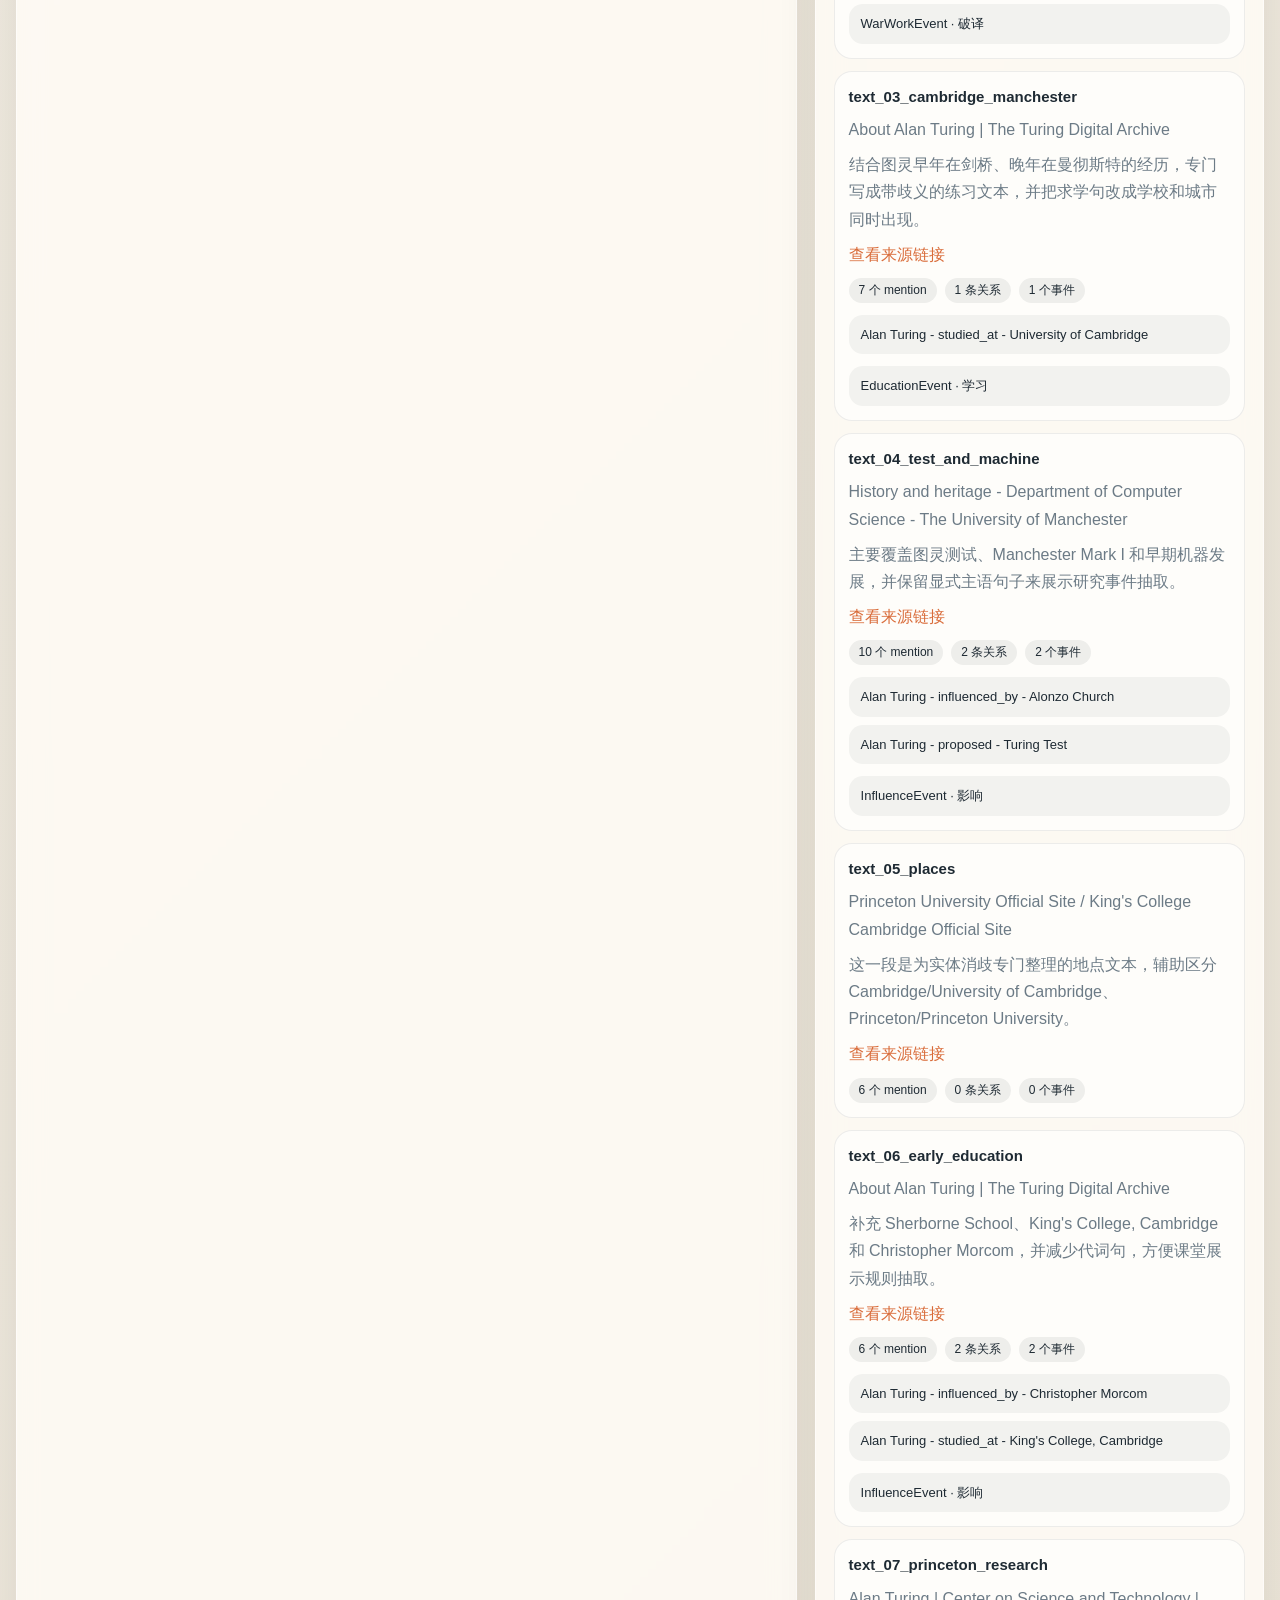
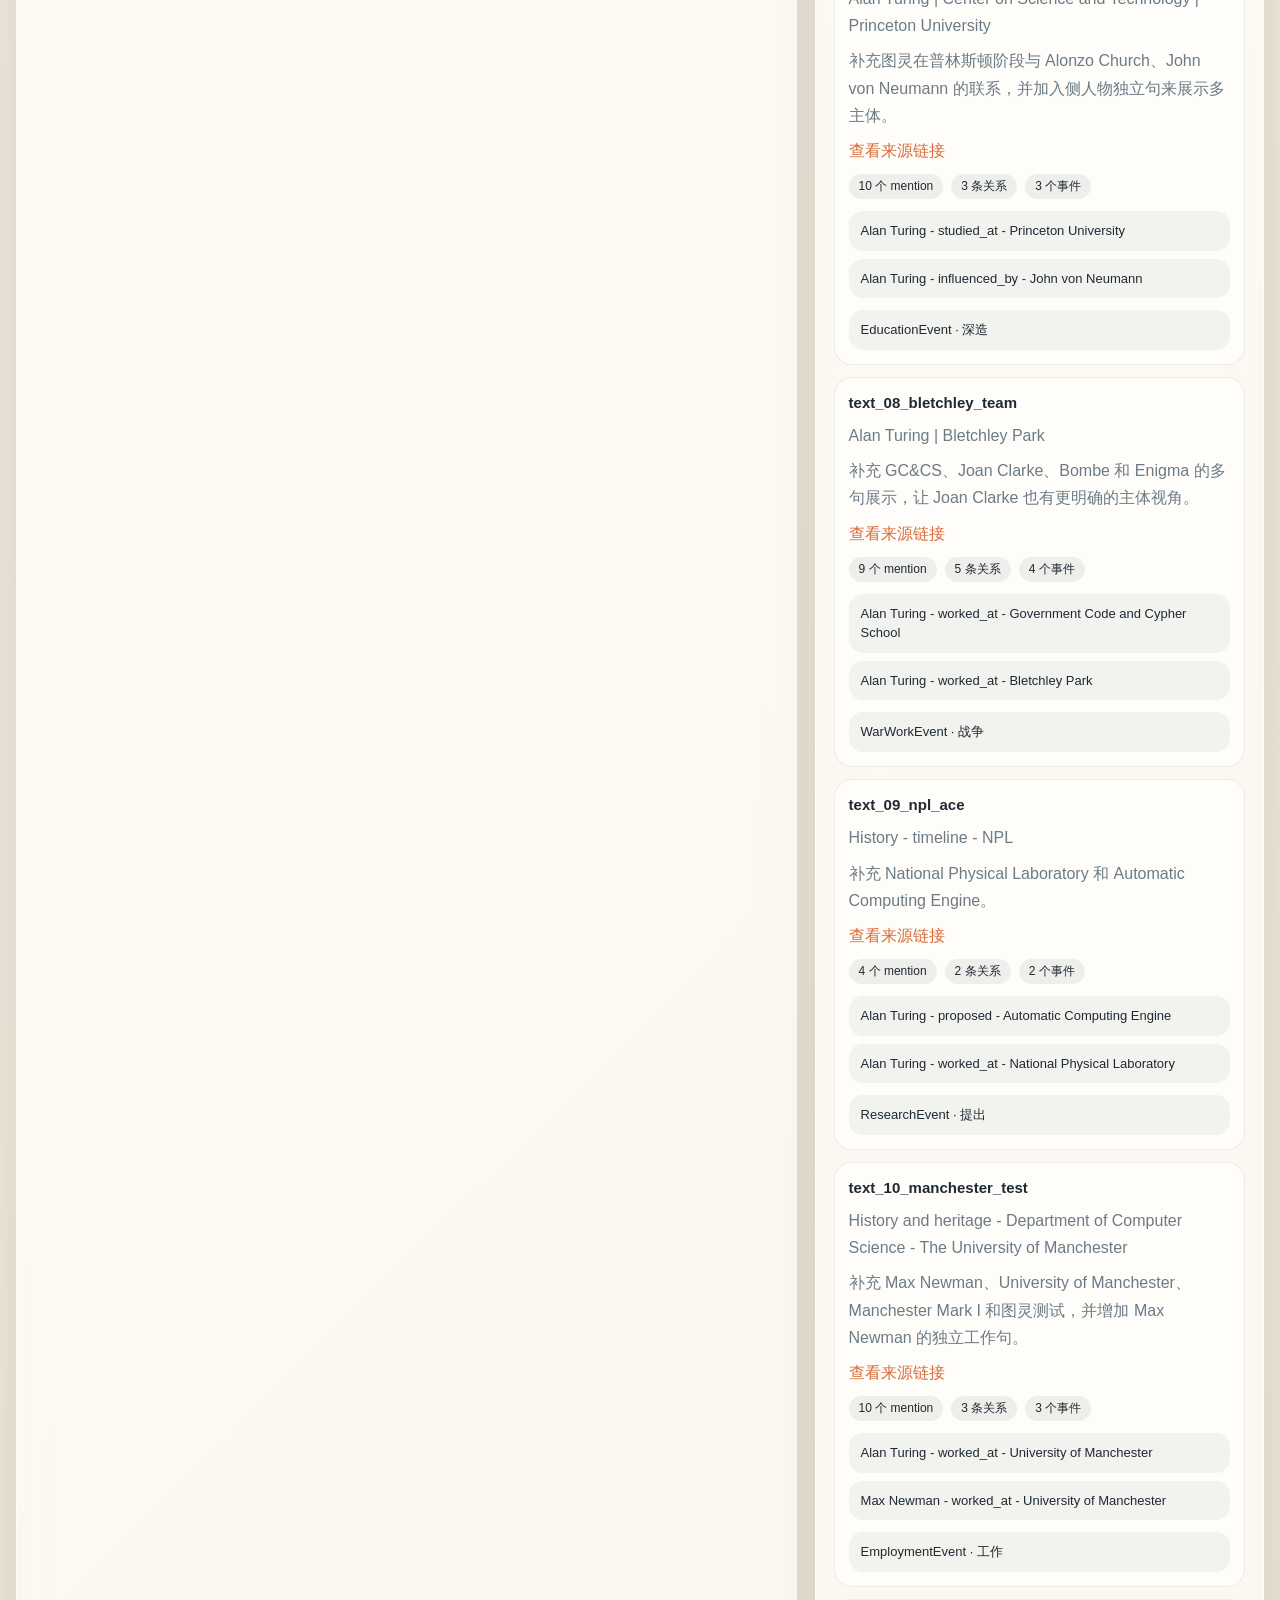
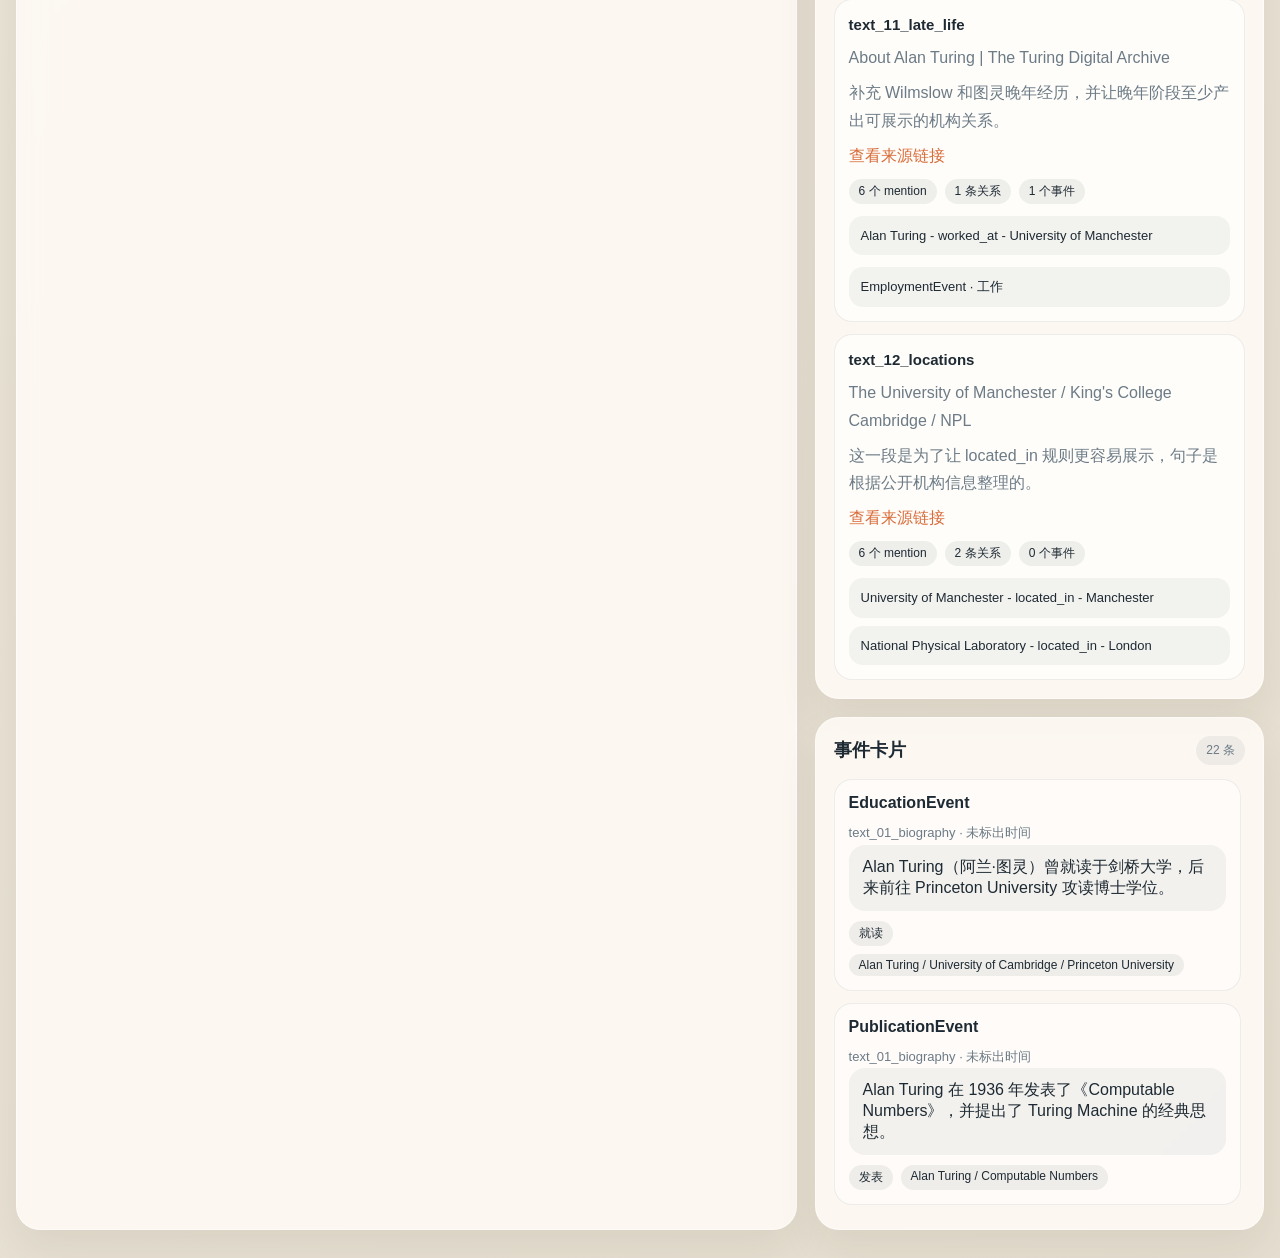
==== commit bb65d67e: "补一下规则解释案例展示" ====
--- a/web/index.html
+++ b/web/index.html
@@ -54,6 +54,34 @@
       </div>
     </section>
 
+    <section class="explain-panel">
+      <div class="panel-head">
+        <h2>规则解释</h2>
+        <div class="stats">
+          <span>为什么这样抽</span>
+        </div>
+      </div>
+      <p class="focus-copy">这里专门挑了几个最适合答辩的真实案例，直接展示实体消歧打分和“句子 -> 事件 -> 关系”的推导过程。</p>
+      <div class="explain-grid">
+        <section class="explain-card">
+          <div class="event-head">
+            <h3>实体消歧案例</h3>
+          </div>
+          <div id="disambiguation-cases" class="case-list">
+            <p>正在加载消歧案例...</p>
+          </div>
+        </section>
+        <section class="explain-card">
+          <div class="event-head">
+            <h3>事件生成关系案例</h3>
+          </div>
+          <div id="event-chain-cases" class="case-list">
+            <p>正在加载事件链路案例...</p>
+          </div>
+        </section>
+      </div>
+    </section>
+
     <main class="layout">
       <section class="graph-panel">
         <div class="panel-head">
--- a/web/style.css
+++ b/web/style.css
@@ -99,6 +99,7 @@
 }
 
 .focus-panel,
+.explain-panel,
 .process-panel,
 .graph-panel,
 .sidebar-card {
@@ -110,12 +111,14 @@
 }
 
 .focus-panel,
+.explain-panel,
 .process-panel,
 .graph-panel {
   padding: 18px;
 }
 
 .focus-panel,
+.explain-panel,
 .process-panel {
   margin-bottom: 18px;
 }
@@ -187,6 +190,115 @@
   background: rgba(30, 42, 51, 0.06);
   font-size: 12px;
   color: var(--muted);
+}
+
+.explain-grid {
+  display: grid;
+  grid-template-columns: repeat(2, minmax(0, 1fr));
+  gap: 16px;
+  margin-top: 16px;
+}
+
+.explain-card {
+  padding: 16px;
+  border-radius: 20px;
+  background: rgba(255, 255, 255, 0.58);
+  border: 1px solid rgba(30, 42, 51, 0.07);
+}
+
+.case-list {
+  display: grid;
+  gap: 12px;
+  margin-top: 12px;
+}
+
+.case-item {
+  padding: 14px;
+  border-radius: 18px;
+  background: rgba(30, 42, 51, 0.05);
+  border: 1px solid rgba(30, 42, 51, 0.06);
+}
+
+.case-item h4 {
+  margin: 0;
+  font-size: 16px;
+}
+
+.case-item p {
+  margin: 8px 0 0;
+  color: var(--muted);
+  line-height: 1.7;
+}
+
+.case-meta {
+  display: flex;
+  flex-wrap: wrap;
+  gap: 8px;
+  margin-top: 10px;
+}
+
+.case-meta span {
+  padding: 4px 10px;
+  border-radius: 999px;
+  background: rgba(255, 255, 255, 0.7);
+  font-size: 12px;
+  color: var(--muted);
+}
+
+.score-table,
+.chain-list {
+  display: grid;
+  gap: 8px;
+  margin-top: 12px;
+}
+
+.score-row,
+.chain-row {
+  display: grid;
+  gap: 6px;
+  padding: 10px 12px;
+  border-radius: 14px;
+  background: rgba(255, 255, 255, 0.66);
+}
+
+.score-row.selected,
+.chain-row.selected {
+  border: 1px solid rgba(217, 108, 58, 0.28);
+  background: rgba(255, 248, 241, 0.92);
+}
+
+.score-row strong,
+.chain-row strong {
+  font-size: 14px;
+}
+
+.score-values {
+  display: flex;
+  flex-wrap: wrap;
+  gap: 8px;
+}
+
+.score-values span {
+  padding: 4px 8px;
+  border-radius: 999px;
+  background: rgba(30, 42, 51, 0.06);
+  font-size: 12px;
+  color: var(--muted);
+}
+
+.case-button {
+  margin-top: 12px;
+  padding: 8px 12px;
+  border: 1px solid rgba(217, 108, 58, 0.2);
+  border-radius: 999px;
+  background: rgba(255, 255, 255, 0.74);
+  color: var(--accent);
+  font: inherit;
+  cursor: pointer;
+}
+
+.case-button:hover {
+  background: rgba(255, 248, 241, 0.96);
 }
 
 .panel-head,
@@ -535,6 +647,10 @@
     grid-template-columns: 1fr;
   }
 
+  .explain-grid {
+    grid-template-columns: 1fr;
+  }
+
   .hero-note {
     grid-template-columns: repeat(2, minmax(0, 1fr));
   }
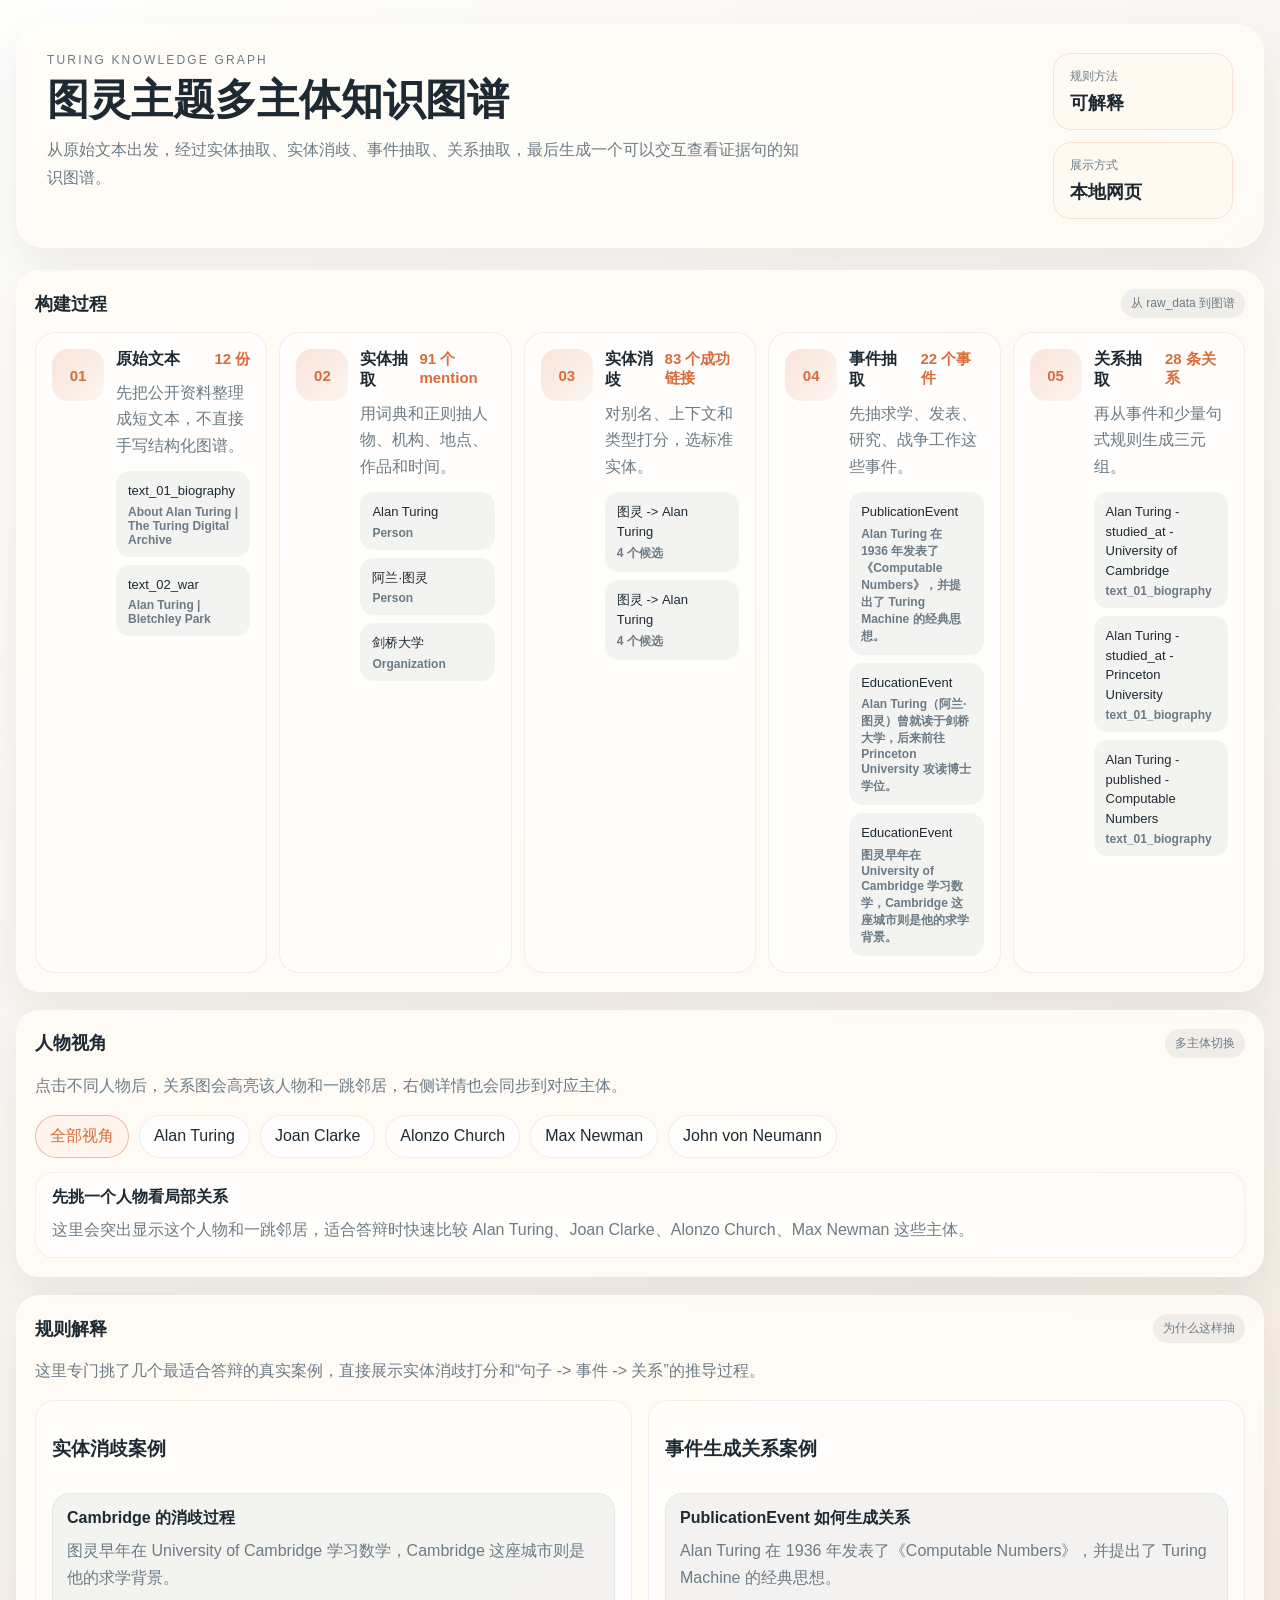
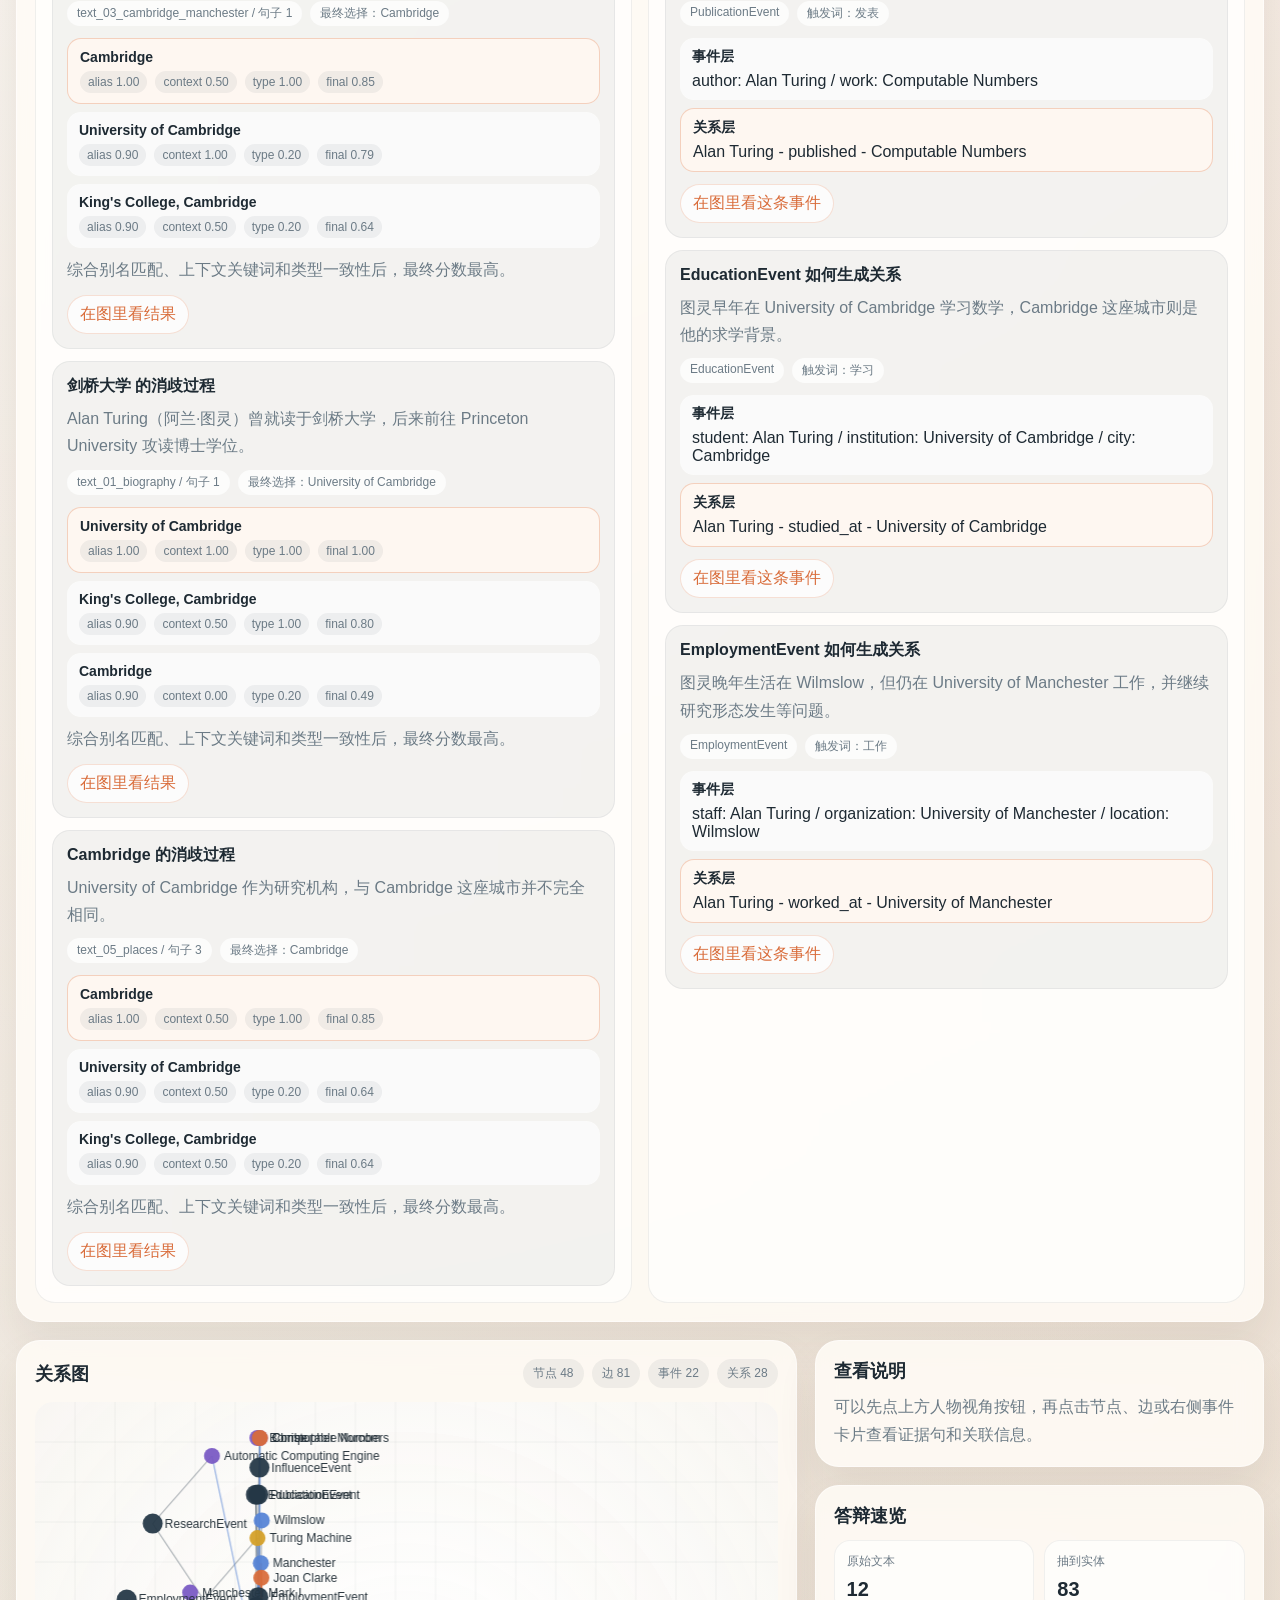
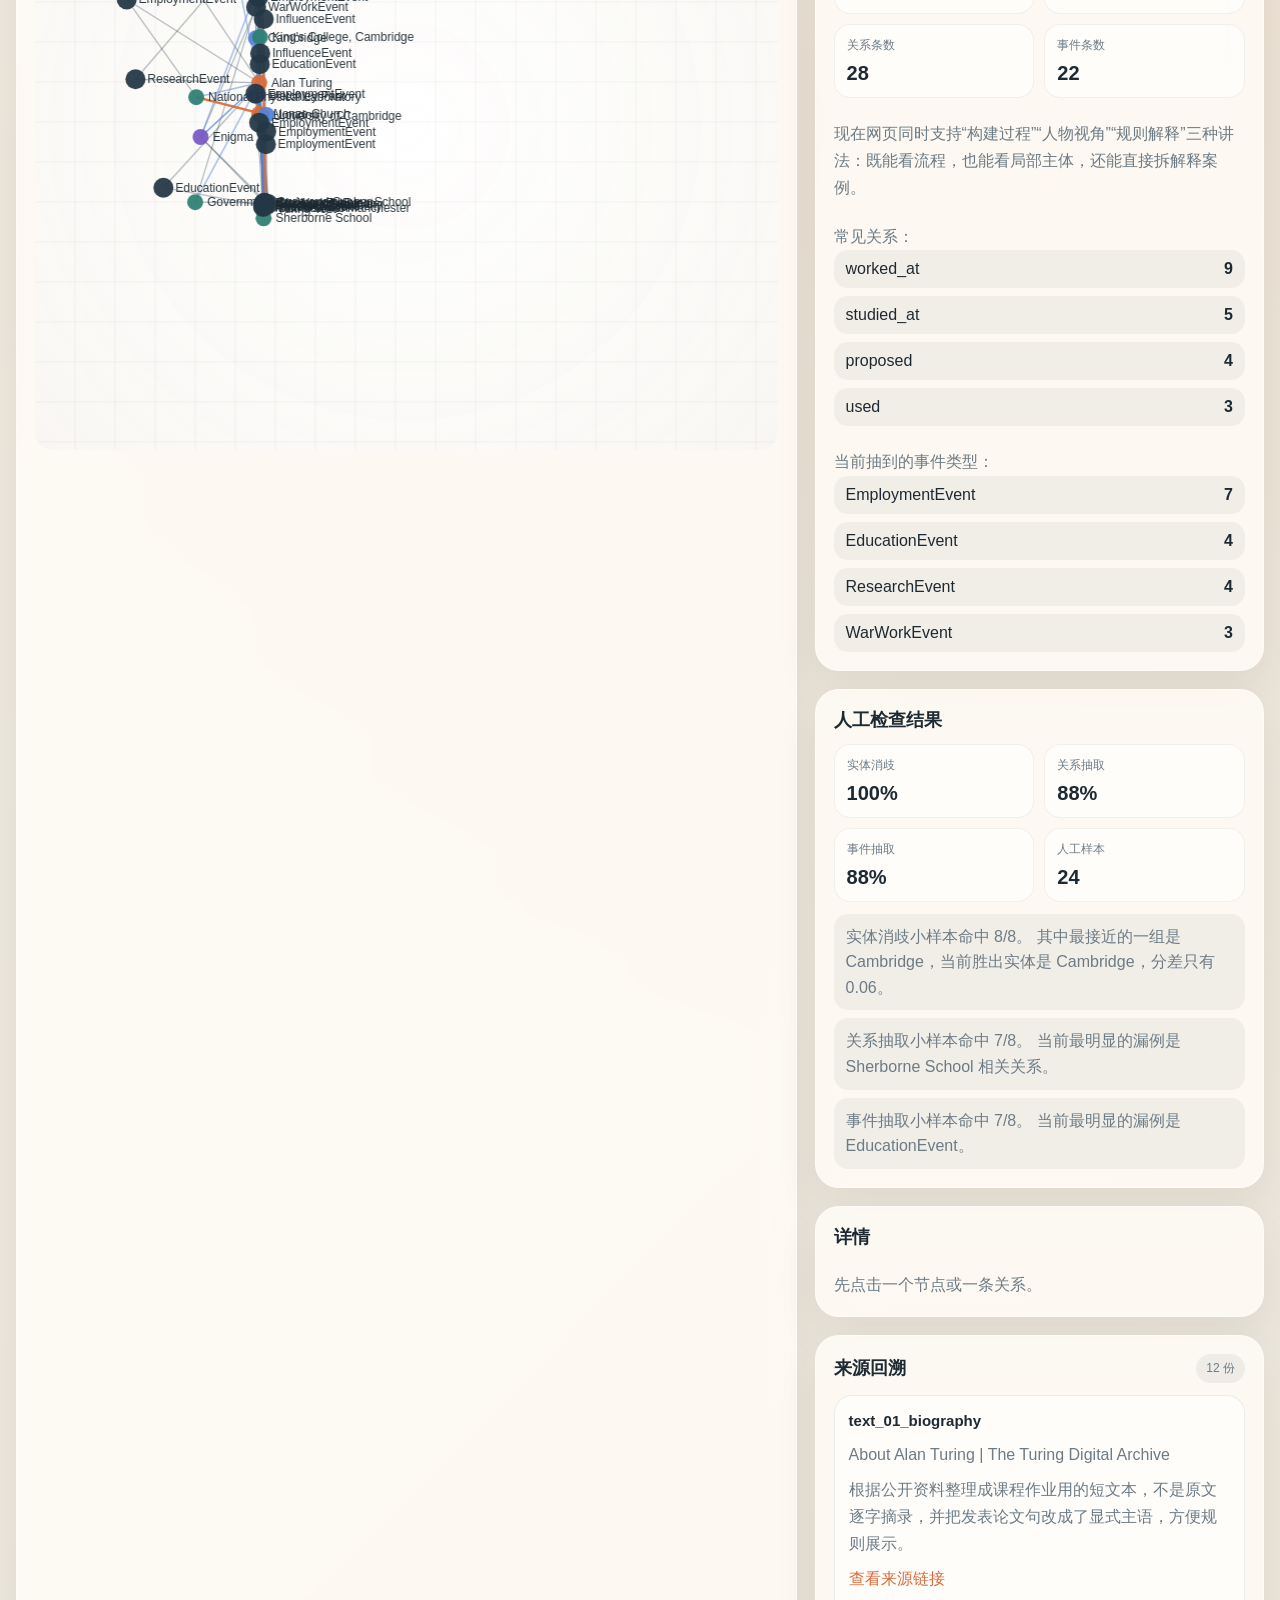
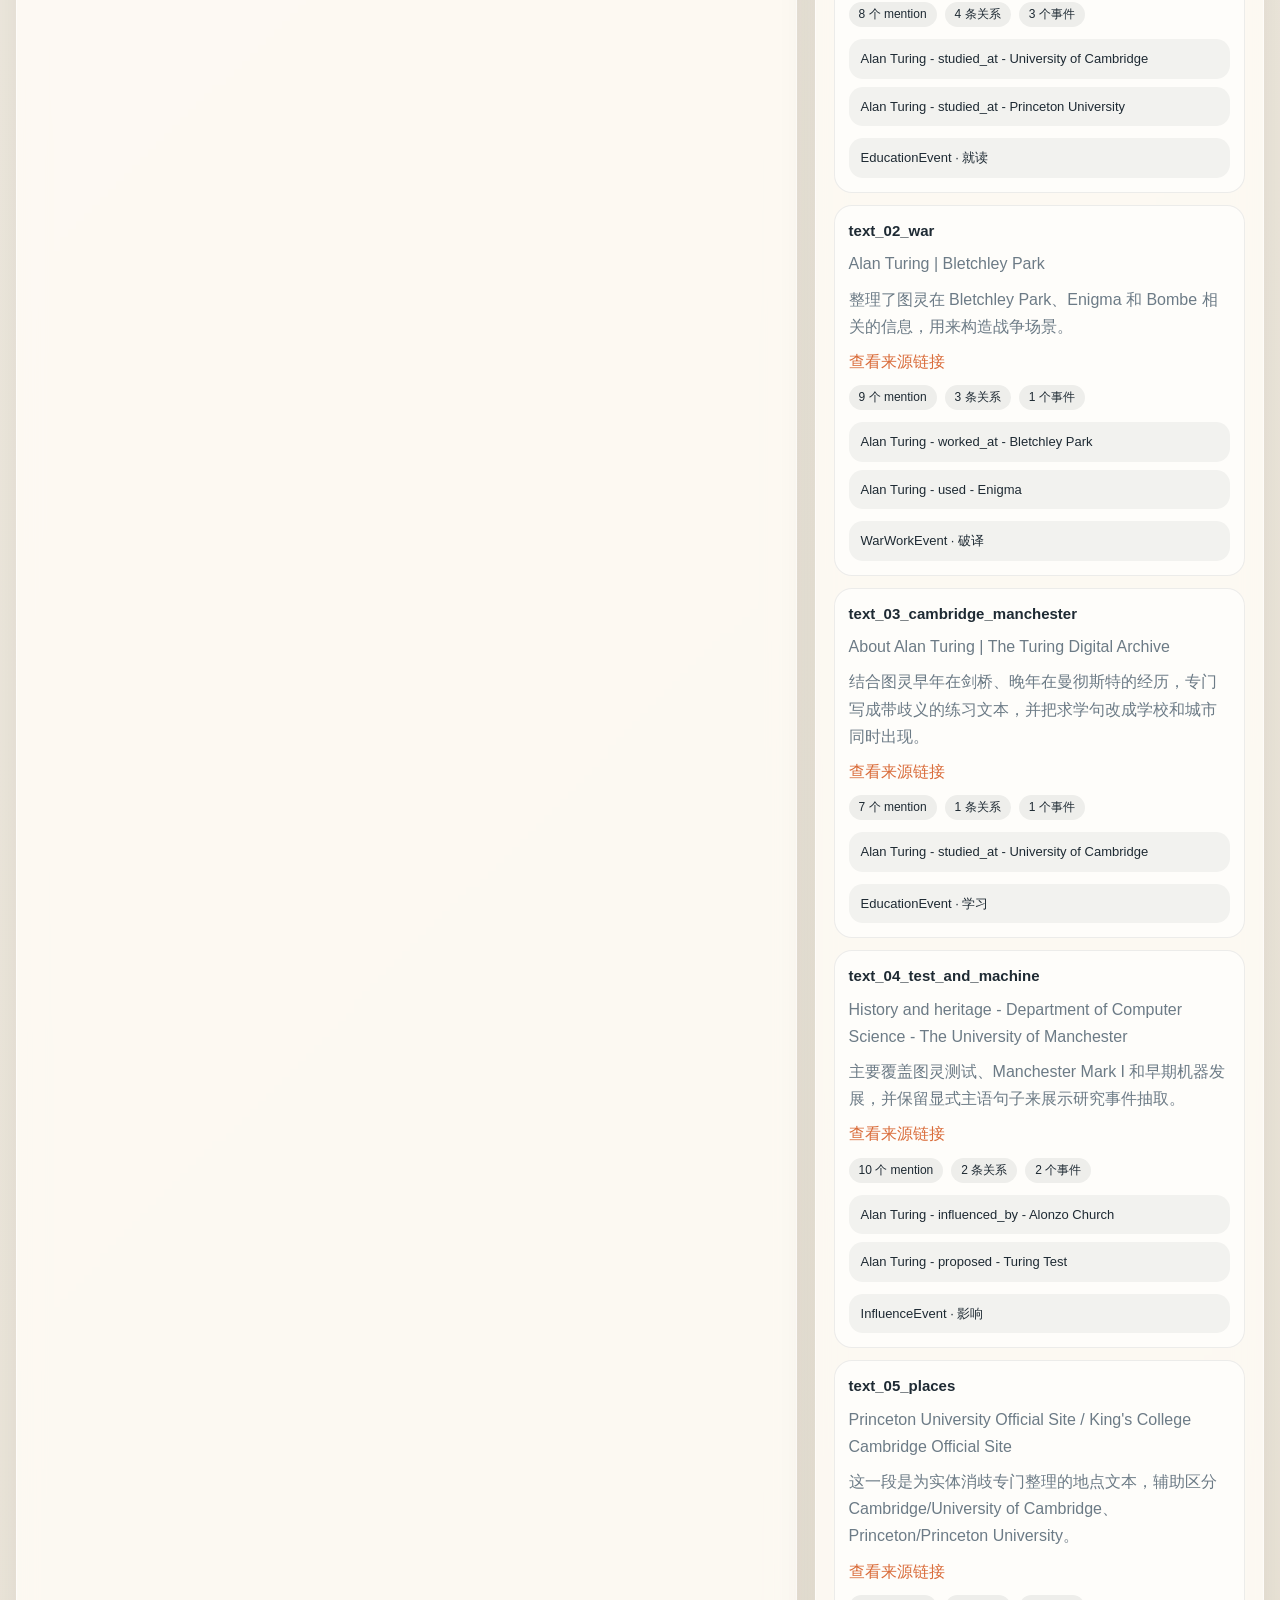
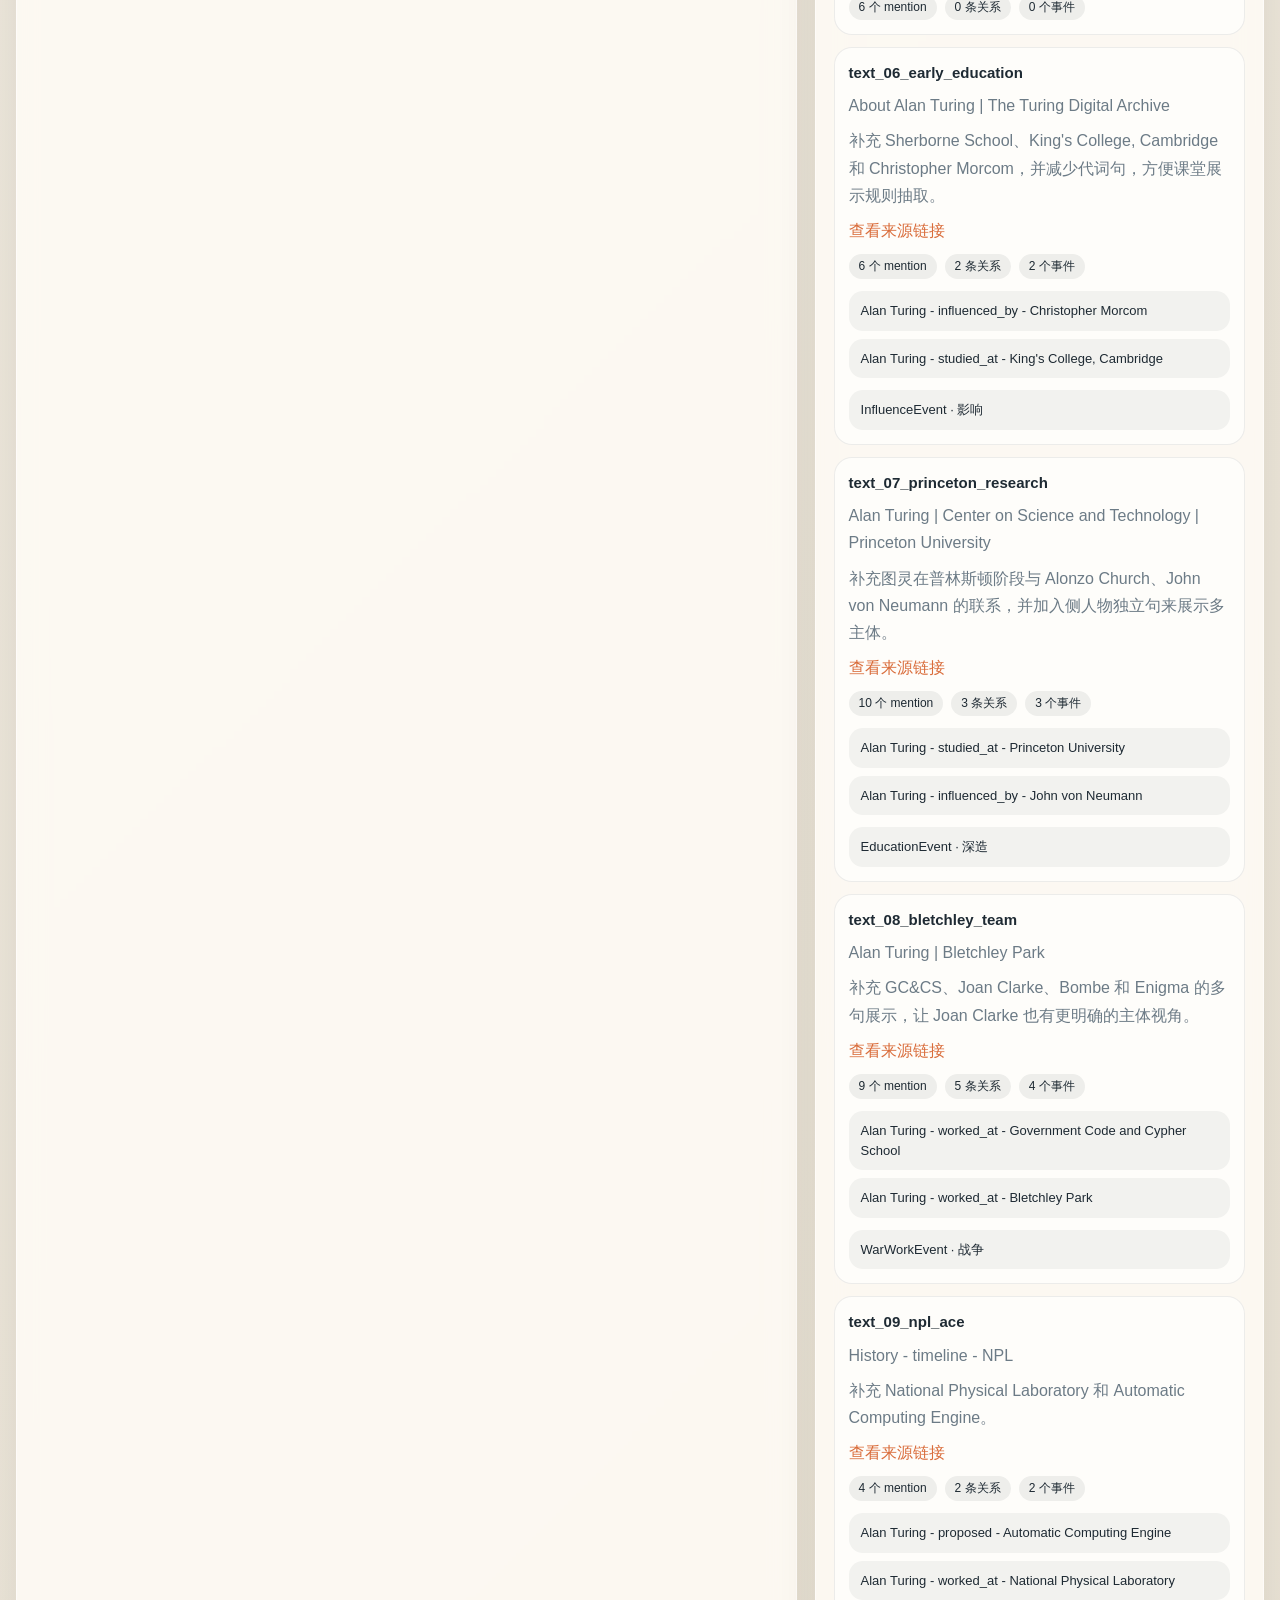
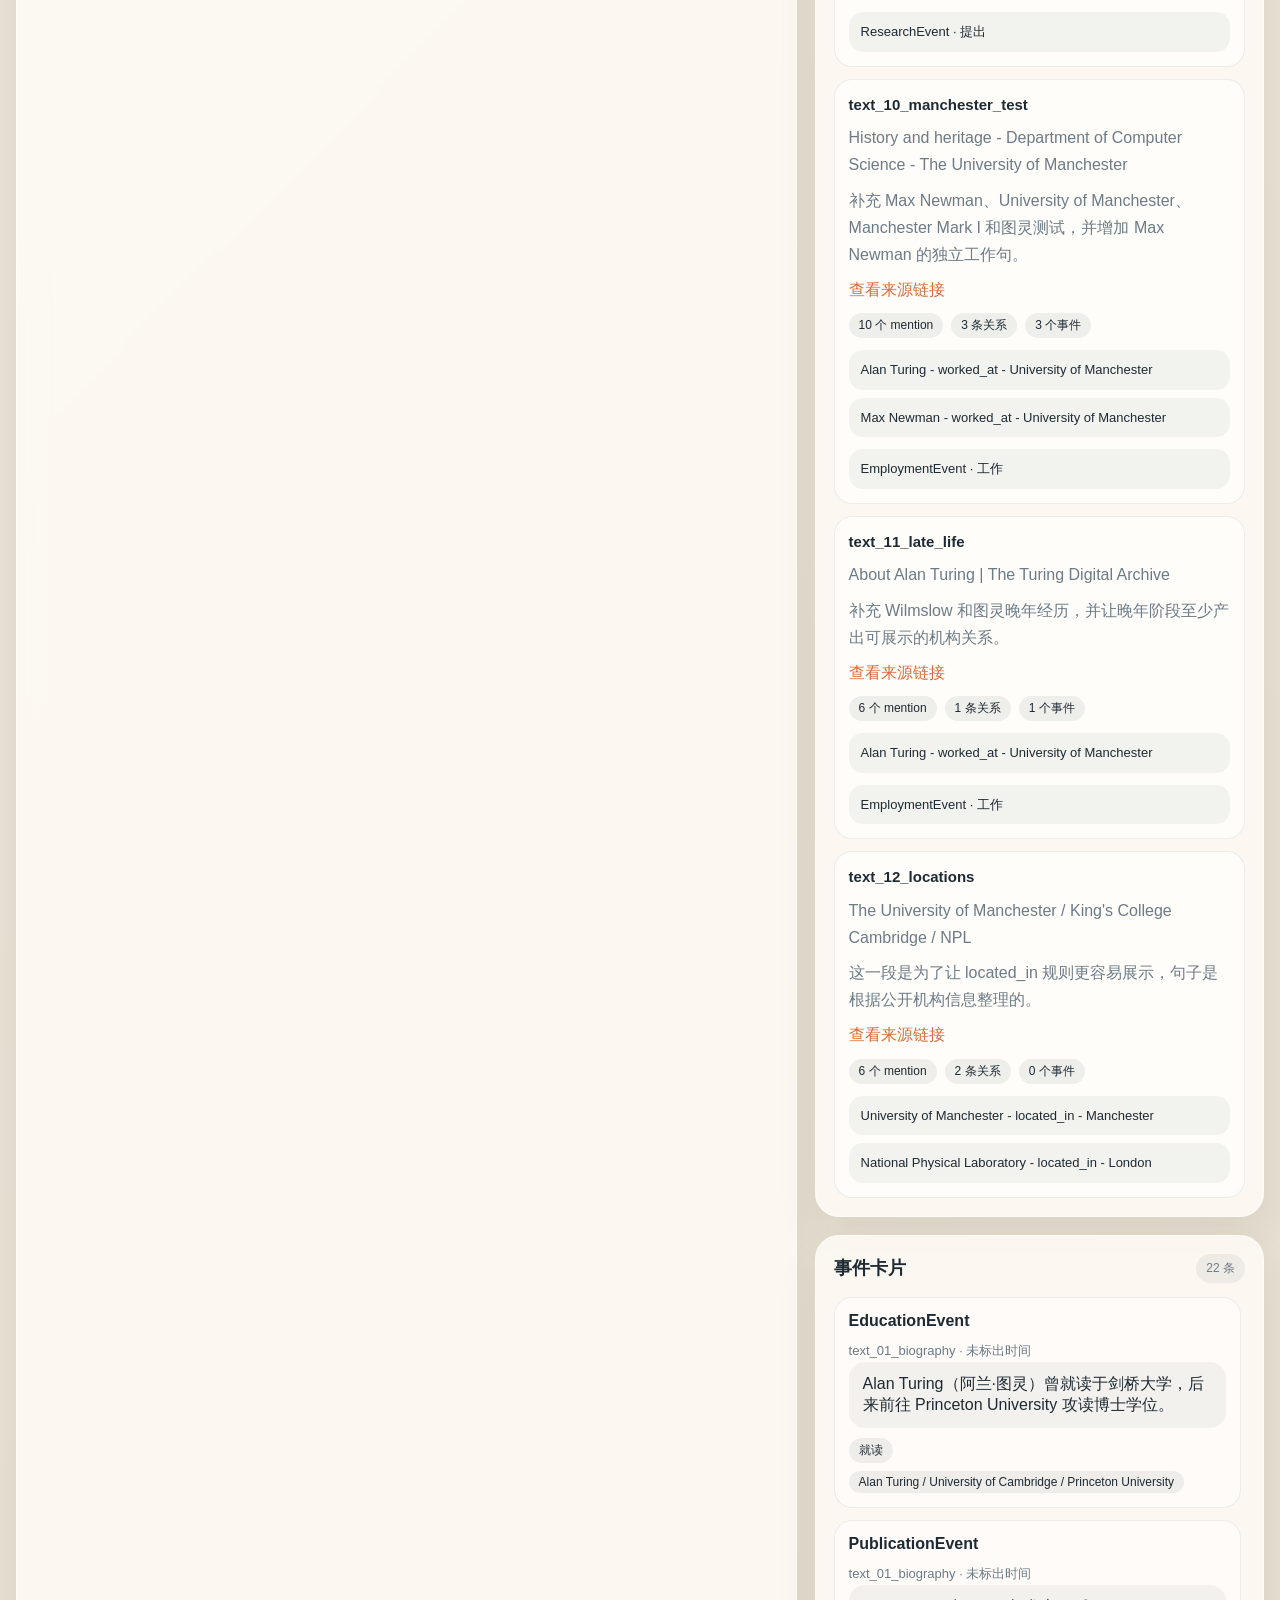
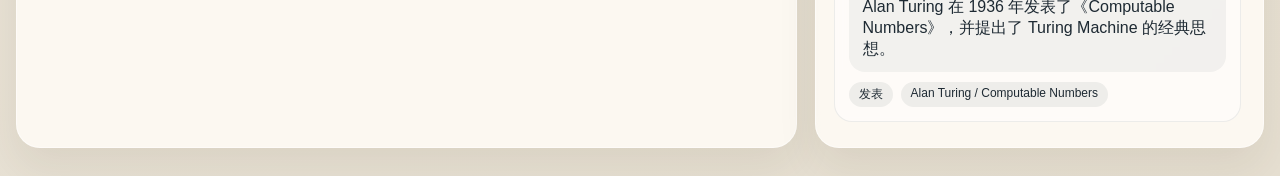
==== commit 475f4c40: "补一下README里的评测结构说明" ====
--- a/web/index.html
+++ b/web/index.html
@@ -105,6 +105,13 @@
         </section>
 
         <section class="sidebar-card">
+          <h3>人工检查结果</h3>
+          <div id="evaluation-box" class="summary-box">
+            <p>正在加载人工检查结果...</p>
+          </div>
+        </section>
+
+        <section class="sidebar-card">
           <h3>详情</h3>
           <div id="detail-box" class="detail-box">
             <p>先点击一个节点或一条关系。</p>
--- a/web/style.css
+++ b/web/style.css
@@ -536,6 +536,22 @@
   background: rgba(30, 42, 51, 0.05);
 }
 
+.summary-box .note-list {
+  display: grid;
+  gap: 8px;
+  margin: 0;
+  padding: 0;
+  list-style: none;
+}
+
+.summary-box .note-list li {
+  padding: 10px 12px;
+  border-radius: 14px;
+  background: rgba(30, 42, 51, 0.05);
+  color: var(--muted);
+  line-height: 1.6;
+}
+
 .source-card {
   padding: 14px;
   border-radius: 18px;
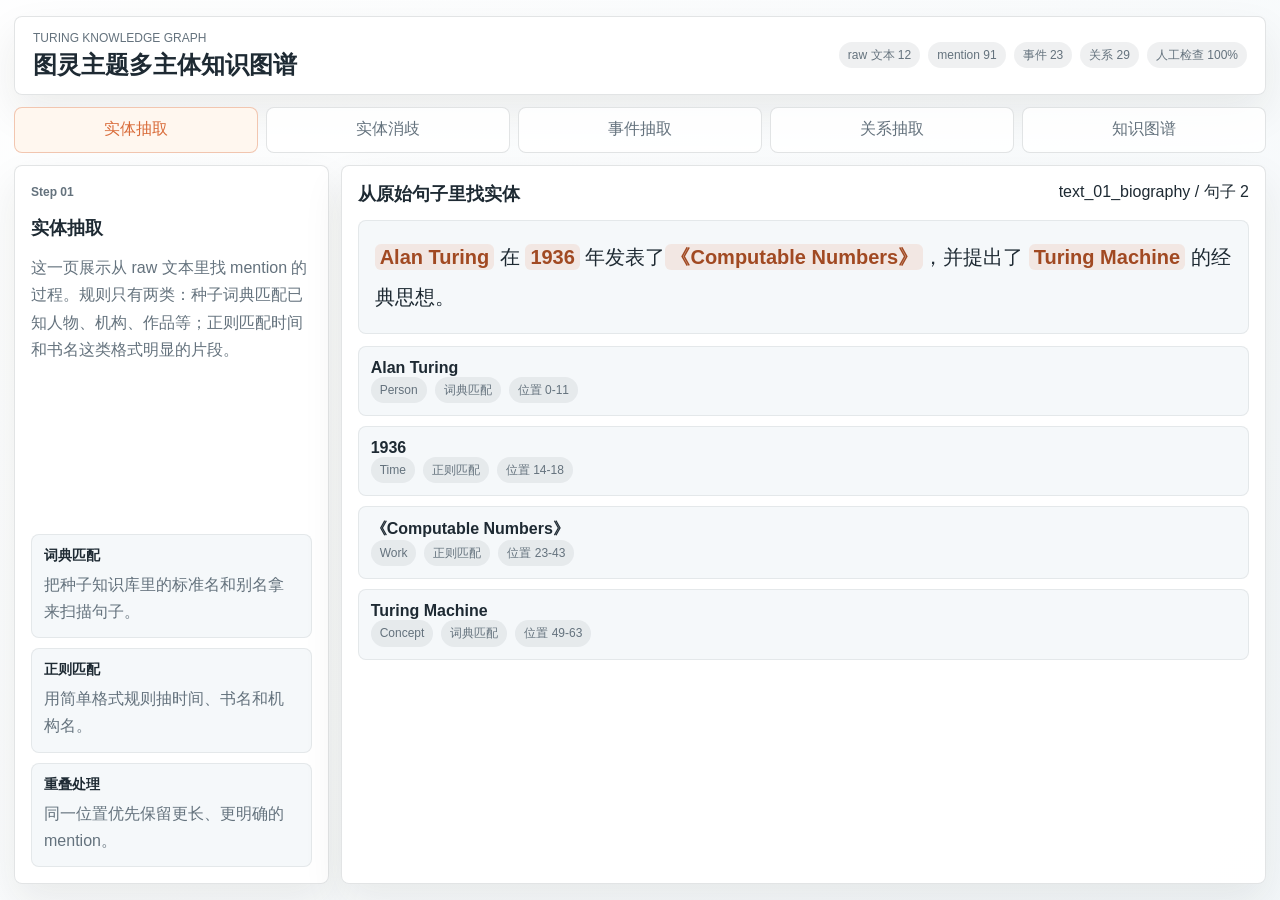
==== commit f4b5389d: "完善展示并补上教育规则" ====
--- a/web/index.html
+++ b/web/index.html
@@ -7,133 +7,127 @@
   <link rel="stylesheet" href="./style.css">
 </head>
 <body>
-  <div class="page-shell">
-    <header class="hero">
+  <div class="app-shell">
+    <header class="topbar">
       <div>
         <p class="eyebrow">Turing Knowledge Graph</p>
         <h1>图灵主题多主体知识图谱</h1>
-        <p class="hero-copy">从原始文本出发，经过实体抽取、实体消歧、事件抽取、关系抽取，最后生成一个可以交互查看证据句的知识图谱。</p>
       </div>
-      <div class="hero-note">
-        <div class="stat-chip">
-          <span>规则方法</span>
-          <strong>可解释</strong>
-        </div>
-        <div class="stat-chip">
-          <span>展示方式</span>
-          <strong>本地网页</strong>
-        </div>
+      <div id="top-stats" class="top-stats">
+        <span>正在加载数据...</span>
       </div>
     </header>
 
-    <section class="process-panel">
-      <div class="panel-head">
-        <h2>构建过程</h2>
-        <div class="stats">
-          <span>从 raw_data 到图谱</span>
+    <nav class="tabs" aria-label="展示步骤">
+      <button type="button" class="tab-button active" data-view="entity">实体抽取</button>
+      <button type="button" class="tab-button" data-view="disambiguation">实体消歧</button>
+      <button type="button" class="tab-button" data-view="event">事件抽取</button>
+      <button type="button" class="tab-button" data-view="relation">关系抽取</button>
+      <button type="button" class="tab-button" data-view="graph">知识图谱</button>
+    </nav>
+
+    <main class="view-stage">
+      <section class="view-panel active" data-panel="entity">
+        <div class="case-layout">
+          <section class="method-card">
+            <p class="step-label">Step 01</p>
+            <h2>实体抽取</h2>
+            <p>这一页展示从 raw 文本里找 mention 的过程。规则只有两类：种子词典匹配已知人物、机构、作品等；正则匹配时间和书名这类格式明显的片段。</p>
+            <div id="entity-method-list" class="method-list"></div>
+          </section>
+          <section id="entity-extraction-case" class="case-card wide-card">
+            <p>正在加载实体抽取案例...</p>
+          </section>
         </div>
-      </div>
-      <div id="process-steps" class="process-steps">
-        <p>正在加载流程数据...</p>
-      </div>
-    </section>
-
-    <section class="focus-panel">
-      <div class="panel-head">
-        <h2>人物视角</h2>
-        <div class="stats">
-          <span>多主体切换</span>
-        </div>
-      </div>
-      <p class="focus-copy">点击不同人物后，关系图会高亮该人物和一跳邻居，右侧详情也会同步到对应主体。</p>
-      <div id="person-focus-buttons" class="focus-buttons">
-        <p>正在加载人物按钮...</p>
-      </div>
-      <div id="person-focus-summary" class="focus-summary">
-        <p>正在加载人物视角摘要...</p>
-      </div>
-    </section>
-
-    <section class="explain-panel">
-      <div class="panel-head">
-        <h2>规则解释</h2>
-        <div class="stats">
-          <span>为什么这样抽</span>
-        </div>
-      </div>
-      <p class="focus-copy">这里专门挑了几个最适合答辩的真实案例，直接展示实体消歧打分和“句子 -> 事件 -> 关系”的推导过程。</p>
-      <div class="explain-grid">
-        <section class="explain-card">
-          <div class="event-head">
-            <h3>实体消歧案例</h3>
-          </div>
-          <div id="disambiguation-cases" class="case-list">
-            <p>正在加载消歧案例...</p>
-          </div>
-        </section>
-        <section class="explain-card">
-          <div class="event-head">
-            <h3>事件生成关系案例</h3>
-          </div>
-          <div id="event-chain-cases" class="case-list">
-            <p>正在加载事件链路案例...</p>
-          </div>
-        </section>
-      </div>
-    </section>
-
-    <main class="layout">
-      <section class="graph-panel">
-        <div class="panel-head">
-          <h2>关系图</h2>
-          <div id="stats" class="stats"></div>
-        </div>
-        <canvas id="graph-canvas"></canvas>
       </section>
 
-      <aside class="sidebar">
-        <section class="sidebar-card">
-          <h3>查看说明</h3>
-          <p>可以先点上方人物视角按钮，再点击节点、边或右侧事件卡片查看证据句和关联信息。</p>
-        </section>
+      <section class="view-panel" data-panel="disambiguation">
+        <div class="case-layout">
+          <section class="method-card">
+            <p class="step-label">Step 02</p>
+            <h2>实体消歧</h2>
+            <p>同一个词可能对应多个标准实体，所以这里把候选实体放在一起比较。总分由别名、上下文关键词、类型一致性三项组成。</p>
+            <div id="formula-box" class="formula-box"></div>
+          </section>
+          <section class="case-card wide-card">
+            <div class="card-head">
+              <h3>典型案例</h3>
+              <span>候选打分</span>
+            </div>
+            <div id="disambiguation-cases" class="case-list"></div>
+          </section>
+        </div>
+      </section>
 
-        <section class="sidebar-card">
-          <h3>答辩速览</h3>
-          <div id="summary-box" class="summary-box">
-            <p>正在加载统计摘要...</p>
-          </div>
-        </section>
+      <section class="view-panel" data-panel="event">
+        <div class="case-layout">
+          <section class="method-card">
+            <p class="step-label">Step 03</p>
+            <h2>事件抽取</h2>
+            <p>我没有直接把句子变成边，而是先识别求学、发表、研究、战争工作等事件。这样答辩时可以先解释事件，再解释关系。</p>
+            <div id="event-method-list" class="method-list"></div>
+          </section>
+          <section id="event-extraction-case" class="case-card wide-card">
+            <p>正在加载事件抽取案例...</p>
+          </section>
+        </div>
+      </section>
 
-        <section class="sidebar-card">
-          <h3>人工检查结果</h3>
-          <div id="evaluation-box" class="summary-box">
-            <p>正在加载人工检查结果...</p>
-          </div>
-        </section>
+      <section class="view-panel" data-panel="relation">
+        <div class="case-layout">
+          <section class="method-card">
+            <p class="step-label">Step 04</p>
+            <h2>关系抽取</h2>
+            <p>关系抽取主要跟着事件走：先确定事件类型和参与实体，再按简单规则生成三元组，并保留证据句。</p>
+            <div id="relation-method-list" class="method-list"></div>
+          </section>
+          <section id="relation-extraction-case" class="case-card wide-card">
+            <p>正在加载关系抽取案例...</p>
+          </section>
+        </div>
+      </section>
 
-        <section class="sidebar-card">
-          <h3>详情</h3>
-          <div id="detail-box" class="detail-box">
-            <p>先点击一个节点或一条关系。</p>
-          </div>
-        </section>
+      <section class="view-panel" data-panel="graph">
+        <div class="graph-layout">
+          <section class="graph-panel">
+            <div class="panel-head">
+              <div>
+                <h2>知识图谱</h2>
+                <p>点击节点查看连边，拖动节点可以调整位置。</p>
+              </div>
+              <div id="stats" class="stats"></div>
+            </div>
+            <div id="person-focus-buttons" class="focus-buttons"></div>
+            <canvas id="graph-canvas"></canvas>
+          </section>
 
-        <section class="sidebar-card">
-          <div class="event-head">
-            <h3>来源回溯</h3>
-            <span id="source-count" class="event-count"></span>
-          </div>
-          <div id="source-list" class="source-list"></div>
-        </section>
-
-        <section class="sidebar-card">
-          <div class="event-head">
-            <h3>事件卡片</h3>
-            <span id="event-count" class="event-count"></span>
-          </div>
-          <div id="event-list" class="event-list"></div>
-        </section>
-      </aside>
+          <aside class="graph-sidebar">
+            <section class="sidebar-card">
+              <div class="card-head">
+                <h3>当前选择</h3>
+                <span id="selection-hint">节点 / 边</span>
+              </div>
+              <div id="detail-box" class="detail-box">
+                <p>先点击一个节点或一条关系。</p>
+              </div>
+            </section>
+            <section class="sidebar-card compact-card">
+              <div class="card-head">
+                <h3>事件卡片</h3>
+                <span id="event-count"></span>
+              </div>
+              <div id="event-list" class="event-list"></div>
+            </section>
+            <section class="sidebar-card compact-card">
+              <div class="card-head">
+                <h3>来源回溯</h3>
+                <span id="source-count"></span>
+              </div>
+              <div id="source-list" class="source-list"></div>
+            </section>
+          </aside>
+        </div>
+      </section>
     </main>
   </div>
 
--- a/web/style.css
+++ b/web/style.css
@@ -1,14 +1,15 @@
 :root {
-  --bg: #f2efe8;
-  --bg-deep: #e6dfd1;
-  --panel: rgba(255, 252, 246, 0.86);
-  --panel-strong: #fffaf1;
-  --line: rgba(44, 62, 80, 0.14);
+  --bg: #f6f9fb;
+  --panel: #ffffff;
+  --panel-soft: #f5f8fa;
+  --line: rgba(34, 46, 55, 0.13);
   --text: #1e2a33;
-  --muted: #6c7b86;
+  --muted: #64727d;
   --accent: #d96c3a;
-  --accent-soft: rgba(217, 108, 58, 0.14);
-  --shadow: 0 20px 40px rgba(68, 49, 28, 0.08);
+  --accent-soft: rgba(217, 108, 58, 0.12);
+  --blue: #4b7fd0;
+  --green: #2f7f73;
+  --shadow: 0 18px 40px rgba(42, 38, 31, 0.08);
 }
 
 * {
@@ -17,206 +18,264 @@
 
 body {
   margin: 0;
-  min-height: 100vh;
+  height: 100vh;
+  overflow: hidden;
   font-family: "Noto Sans SC", "PingFang SC", "Microsoft YaHei", sans-serif;
   color: var(--text);
   background:
-    radial-gradient(circle at top left, rgba(255, 255, 255, 0.9), transparent 35%),
-    radial-gradient(circle at right 20%, rgba(217, 108, 58, 0.12), transparent 30%),
-    linear-gradient(135deg, var(--bg), var(--bg-deep));
-}
-
-.page-shell {
-  width: min(1380px, calc(100vw - 32px));
+    linear-gradient(135deg, rgba(255, 255, 255, 0.88), rgba(246, 249, 251, 0.82)),
+    linear-gradient(135deg, #f6f9fb, #e8f0f3);
+}
+
+button {
+  font: inherit;
+}
+
+.app-shell {
+  width: min(1440px, calc(100vw - 28px));
+  height: 100vh;
   margin: 0 auto;
-  padding: 24px 0 28px;
-}
-
-.hero {
+  padding: 16px 0;
+  display: grid;
+  grid-template-rows: auto auto minmax(0, 1fr);
+  gap: 12px;
+}
+
+.topbar {
+  min-height: 74px;
   display: flex;
+  align-items: center;
   justify-content: space-between;
-  gap: 24px;
-  align-items: flex-start;
-  margin-bottom: 22px;
-  padding: 28px 30px;
-  border: 1px solid rgba(255, 255, 255, 0.45);
-  border-radius: 28px;
-  background: rgba(255, 252, 246, 0.72);
+  gap: 20px;
+  padding: 14px 18px;
+  border: 1px solid var(--line);
+  border-radius: 8px;
+  background: rgba(255, 255, 255, 0.9);
   box-shadow: var(--shadow);
-  backdrop-filter: blur(16px);
 }
 
 .eyebrow {
-  margin: 0 0 10px;
-  letter-spacing: 0.18em;
+  margin: 0 0 6px;
+  color: var(--muted);
+  font-size: 12px;
   text-transform: uppercase;
-  font-size: 12px;
-  color: var(--muted);
-}
-
-.hero h1 {
-  margin: 0;
-  font-size: clamp(28px, 4vw, 42px);
-  line-height: 1.08;
-}
-
-.hero-copy {
-  max-width: 760px;
-  margin: 14px 0 0;
-  color: var(--muted);
-  line-height: 1.7;
-}
-
-.hero-note {
-  display: grid;
-  gap: 12px;
-  min-width: 180px;
-}
-
-.stat-chip {
-  padding: 14px 16px;
-  border-radius: 18px;
-  background: var(--panel-strong);
-  border: 1px solid rgba(217, 108, 58, 0.16);
-}
-
-.stat-chip span {
-  display: block;
-  font-size: 12px;
-  color: var(--muted);
-}
-
-.stat-chip strong {
-  display: block;
-  margin-top: 6px;
-  font-size: 18px;
-}
-
-.layout {
-  display: grid;
-  grid-template-columns: minmax(0, 1.65fr) minmax(300px, 0.95fr);
-  gap: 18px;
-}
-
-.focus-panel,
-.explain-panel,
-.process-panel,
-.graph-panel,
-.sidebar-card {
-  background: var(--panel);
-  border: 1px solid rgba(255, 255, 255, 0.5);
-  border-radius: 24px;
-  box-shadow: var(--shadow);
-  backdrop-filter: blur(14px);
-}
-
-.focus-panel,
-.explain-panel,
-.process-panel,
-.graph-panel {
-  padding: 18px;
-}
-
-.focus-panel,
-.explain-panel,
-.process-panel {
-  margin-bottom: 18px;
-}
-
-.focus-copy {
-  margin: 14px 0 0;
-  color: var(--muted);
-  line-height: 1.7;
-}
-
-.focus-buttons {
-  display: flex;
-  flex-wrap: wrap;
-  gap: 10px;
-  margin-top: 16px;
-}
-
-.focus-button {
-  padding: 10px 14px;
-  border: 1px solid rgba(30, 42, 51, 0.08);
-  border-radius: 999px;
-  background: rgba(255, 255, 255, 0.64);
-  color: var(--text);
-  font: inherit;
-  cursor: pointer;
-  transition: transform 0.2s ease, border-color 0.2s ease, background 0.2s ease;
-}
-
-.focus-button:hover {
-  transform: translateY(-1px);
-  border-color: rgba(217, 108, 58, 0.28);
-}
-
-.focus-button.active {
-  background: rgba(255, 245, 236, 0.96);
-  border-color: rgba(217, 108, 58, 0.42);
-  color: var(--accent);
-}
-
-.focus-summary {
-  margin-top: 14px;
-  padding: 14px 16px;
-  border-radius: 18px;
-  background: rgba(255, 255, 255, 0.58);
-  border: 1px solid rgba(30, 42, 51, 0.06);
-}
-
-.focus-summary strong {
-  display: block;
-  font-size: 16px;
-}
-
-.focus-summary p {
-  margin: 8px 0 0;
-  color: var(--muted);
-  line-height: 1.7;
-}
-
-.focus-meta {
+}
+
+h1,
+h2,
+h3,
+h4,
+p {
+  overflow-wrap: anywhere;
+}
+
+h1 {
+  margin: 0;
+  font-size: 24px;
+  line-height: 1.2;
+  letter-spacing: 0;
+}
+
+.top-stats,
+.stats,
+.case-meta,
+.focus-buttons,
+.tag-row {
   display: flex;
   flex-wrap: wrap;
   gap: 8px;
+}
+
+.top-stats span,
+.stats span,
+.case-meta span,
+.tag-row span,
+#event-count,
+#source-count,
+#selection-hint {
+  padding: 5px 9px;
+  border-radius: 999px;
+  background: rgba(34, 46, 55, 0.07);
+  color: var(--muted);
+  font-size: 12px;
+  line-height: 1.35;
+}
+
+.tabs {
+  height: 46px;
+  display: grid;
+  grid-template-columns: repeat(5, minmax(0, 1fr));
+  gap: 8px;
+}
+
+.tab-button {
+  border: 1px solid var(--line);
+  border-radius: 8px;
+  background: rgba(255, 255, 255, 0.86);
+  color: var(--muted);
+  cursor: pointer;
+  transition: background 0.18s ease, color 0.18s ease, border-color 0.18s ease;
+}
+
+.tab-button:hover,
+.tab-button.active {
+  background: #fff7ef;
+  color: var(--accent);
+  border-color: rgba(217, 108, 58, 0.35);
+}
+
+.view-stage {
+  min-height: 0;
+}
+
+.view-panel {
+  display: none;
+  height: 100%;
+  min-height: 0;
+}
+
+.view-panel.active {
+  display: block;
+}
+
+.case-layout,
+.graph-layout {
+  height: 100%;
+  min-height: 0;
+  display: grid;
+  gap: 12px;
+}
+
+.case-layout {
+  grid-template-columns: minmax(260px, 0.34fr) minmax(0, 1fr);
+}
+
+.graph-layout {
+  grid-template-columns: minmax(0, 1fr) minmax(320px, 0.38fr);
+}
+
+.method-card,
+.case-card,
+.graph-panel,
+.sidebar-card {
+  min-height: 0;
+  border: 1px solid var(--line);
+  border-radius: 8px;
+  background: rgba(255, 255, 255, 0.92);
+  box-shadow: var(--shadow);
+}
+
+.method-card,
+.case-card,
+.sidebar-card {
+  padding: 16px;
+}
+
+.method-card {
+  display: flex;
+  flex-direction: column;
+  gap: 14px;
+}
+
+.step-label {
+  margin: 0;
+  color: var(--accent);
+  font-size: 12px;
+  font-weight: 700;
+}
+
+.method-card h2,
+.graph-panel h2,
+.sidebar-card h3,
+.case-card h3 {
+  margin: 0;
+  font-size: 18px;
+  letter-spacing: 0;
+}
+
+.method-card p,
+.case-card p,
+.graph-panel p,
+.sidebar-card p {
+  margin: 0;
+  color: var(--muted);
+  line-height: 1.7;
+}
+
+.method-list {
+  display: grid;
+  gap: 10px;
+  margin-top: auto;
+}
+
+.method-item,
+.source-card,
+.event-card,
+.mini-card {
+  padding: 12px;
+  border: 1px solid rgba(34, 46, 55, 0.08);
+  border-radius: 8px;
+  background: var(--panel-soft);
+}
+
+.method-item strong,
+.source-card h4,
+.event-card h4,
+.mini-card strong {
+  display: block;
+  margin: 0 0 6px;
+  font-size: 14px;
+}
+
+.wide-card {
+  overflow: auto;
+}
+
+.raw-sentence {
+  margin-top: 14px;
+  padding: 16px;
+  border-radius: 8px;
+  background: #f5f8fa;
+  border: 1px solid rgba(34, 46, 55, 0.08);
+  font-size: 20px;
+  line-height: 2;
+}
+
+.mention-mark {
+  display: inline;
+  padding: 2px 5px;
+  border-radius: 6px;
+  background: var(--accent-soft);
+  color: #a14922;
+  font-weight: 700;
+}
+
+.card-head,
+.panel-head {
+  display: flex;
+  justify-content: space-between;
+  align-items: flex-start;
+  gap: 12px;
+}
+
+.case-list,
+.score-table,
+.flow-list,
+.event-list,
+.source-list,
+.detail-box {
+  display: grid;
+  gap: 10px;
   margin-top: 12px;
 }
 
-.focus-meta span {
-  padding: 5px 10px;
-  border-radius: 999px;
-  background: rgba(30, 42, 51, 0.06);
-  font-size: 12px;
-  color: var(--muted);
-}
-
-.explain-grid {
-  display: grid;
-  grid-template-columns: repeat(2, minmax(0, 1fr));
-  gap: 16px;
-  margin-top: 16px;
-}
-
-.explain-card {
-  padding: 16px;
-  border-radius: 20px;
-  background: rgba(255, 255, 255, 0.58);
-  border: 1px solid rgba(30, 42, 51, 0.07);
-}
-
-.case-list {
-  display: grid;
-  gap: 12px;
-  margin-top: 12px;
-}
-
-.case-item {
-  padding: 14px;
-  border-radius: 18px;
-  background: rgba(30, 42, 51, 0.05);
-  border: 1px solid rgba(30, 42, 51, 0.06);
+.case-item,
+.score-row,
+.flow-row {
+  padding: 12px;
+  border: 1px solid rgba(34, 46, 55, 0.08);
+  border-radius: 8px;
+  background: var(--panel-soft);
 }
 
 .case-item h4 {
@@ -225,458 +284,180 @@
 }
 
 .case-item p {
-  margin: 8px 0 0;
-  color: var(--muted);
-  line-height: 1.7;
-}
-
-.case-meta {
-  display: flex;
-  flex-wrap: wrap;
-  gap: 8px;
-  margin-top: 10px;
-}
-
-.case-meta span {
-  padding: 4px 10px;
-  border-radius: 999px;
-  background: rgba(255, 255, 255, 0.7);
-  font-size: 12px;
-  color: var(--muted);
-}
-
-.score-table,
-.chain-list {
-  display: grid;
-  gap: 8px;
-  margin-top: 12px;
-}
-
-.score-row,
-.chain-row {
-  display: grid;
-  gap: 6px;
-  padding: 10px 12px;
-  border-radius: 14px;
-  background: rgba(255, 255, 255, 0.66);
+  margin-top: 8px;
 }
 
 .score-row.selected,
-.chain-row.selected {
-  border: 1px solid rgba(217, 108, 58, 0.28);
-  background: rgba(255, 248, 241, 0.92);
-}
-
-.score-row strong,
-.chain-row strong {
-  font-size: 14px;
+.flow-row.selected {
+  border-color: rgba(217, 108, 58, 0.32);
+  background: #fff7ef;
 }
 
 .score-values {
   display: flex;
   flex-wrap: wrap;
-  gap: 8px;
+  gap: 6px;
+  margin-top: 8px;
 }
 
 .score-values span {
   padding: 4px 8px;
   border-radius: 999px;
-  background: rgba(30, 42, 51, 0.06);
+  background: rgba(34, 46, 55, 0.07);
+  color: var(--muted);
   font-size: 12px;
-  color: var(--muted);
+}
+
+.formula-box {
+  padding: 12px;
+  border-radius: 8px;
+  background: #f5f8fa;
+  border: 1px solid rgba(34, 46, 55, 0.08);
+  color: var(--muted);
+  line-height: 1.7;
+}
+
+.case-button,
+.focus-button {
+  border: 1px solid rgba(217, 108, 58, 0.22);
+  border-radius: 999px;
+  background: #ffffff;
+  color: var(--accent);
+  cursor: pointer;
+  transition: background 0.18s ease, border-color 0.18s ease;
 }
 
 .case-button {
   margin-top: 12px;
   padding: 8px 12px;
-  border: 1px solid rgba(217, 108, 58, 0.2);
-  border-radius: 999px;
-  background: rgba(255, 255, 255, 0.74);
-  color: var(--accent);
-  font: inherit;
-  cursor: pointer;
-}
-
-.case-button:hover {
-  background: rgba(255, 248, 241, 0.96);
-}
-
-.panel-head,
-.event-head {
-  display: flex;
-  justify-content: space-between;
-  align-items: center;
-  gap: 12px;
-}
-
-.panel-head h2,
-.sidebar-card h3 {
-  margin: 0;
-  font-size: 18px;
-}
-
-.stats {
-  display: flex;
-  flex-wrap: wrap;
-  gap: 8px;
-}
-
-.stats span,
-.event-count {
-  padding: 6px 10px;
-  border-radius: 999px;
-  background: rgba(30, 42, 51, 0.06);
-  color: var(--muted);
-  font-size: 12px;
-}
-
-.process-steps {
-  display: grid;
-  grid-template-columns: repeat(5, minmax(0, 1fr));
-  gap: 12px;
-  margin-top: 14px;
-}
-
-.process-step {
-  display: grid;
-  grid-template-columns: 52px minmax(0, 1fr);
-  gap: 12px;
-  padding: 16px;
-  border-radius: 20px;
-  background: rgba(255, 255, 255, 0.58);
-  border: 1px solid rgba(30, 42, 51, 0.07);
-  transition: transform 0.2s ease, box-shadow 0.2s ease;
-}
-
-.process-step:hover {
-  transform: translateY(-2px);
-  box-shadow: 0 14px 28px rgba(68, 49, 28, 0.08);
-}
-
-.process-index {
-  width: 52px;
-  height: 52px;
-  display: grid;
-  place-items: center;
-  border-radius: 16px;
-  background: linear-gradient(135deg, rgba(217, 108, 58, 0.18), rgba(217, 108, 58, 0.06));
-  color: var(--accent);
-  font-weight: 700;
-  font-size: 15px;
-}
-
-.process-main {
-  min-width: 0;
-}
-
-.process-topline {
-  display: flex;
-  justify-content: space-between;
+}
+
+.focus-button {
+  padding: 7px 11px;
+}
+
+.case-button:hover,
+.focus-button:hover,
+.focus-button.active {
+  background: #fff7ef;
+  border-color: rgba(217, 108, 58, 0.42);
+}
+
+.graph-panel {
+  padding: 14px;
+  display: grid;
+  grid-template-rows: auto auto minmax(0, 1fr);
   gap: 10px;
-  align-items: baseline;
-}
-
-.process-topline span {
-  font-weight: 700;
-}
-
-.process-topline strong {
-  color: var(--accent);
-  font-size: 15px;
-}
-
-.process-main p {
-  margin: 10px 0 0;
-  color: var(--muted);
-  line-height: 1.65;
-}
-
-.process-list,
-.mini-list {
-  display: grid;
-  gap: 8px;
-  margin: 12px 0 0;
-  padding: 0;
-  list-style: none;
-}
-
-.process-list li,
-.mini-list li {
-  display: grid;
-  gap: 4px;
-  padding: 10px 12px;
-  border-radius: 14px;
-  background: rgba(30, 42, 51, 0.05);
-}
-
-.process-list li span,
-.mini-list li {
-  font-size: 13px;
-  line-height: 1.5;
-}
-
-.process-list li strong {
-  color: var(--muted);
-  font-size: 12px;
 }
 
 #graph-canvas {
   width: 100%;
-  height: 72vh;
-  min-height: 560px;
+  height: 100%;
+  min-height: 0;
   display: block;
-  margin-top: 14px;
-  border-radius: 18px;
+  border: 1px solid rgba(34, 46, 55, 0.09);
+  border-radius: 8px;
   background:
-    linear-gradient(rgba(255, 255, 255, 0.42), rgba(255, 255, 255, 0.42)),
-    radial-gradient(circle at center, rgba(255, 255, 255, 0.94), rgba(242, 239, 232, 0.82));
-}
-
-.sidebar {
-  display: grid;
-  gap: 18px;
+    linear-gradient(rgba(255, 255, 255, 0.66), rgba(255, 255, 255, 0.66)),
+    linear-gradient(135deg, #f7fafc, #edf4f6);
+  cursor: grab;
+}
+
+#graph-canvas.dragging {
+  cursor: grabbing;
+}
+
+.graph-sidebar {
+  min-height: 0;
+  display: grid;
+  grid-template-rows: minmax(0, 1fr) minmax(140px, 0.65fr) minmax(120px, 0.5fr);
+  gap: 12px;
 }
 
 .sidebar-card {
-  padding: 18px;
-}
-
-.sidebar-card p {
-  margin: 10px 0 0;
-  color: var(--muted);
-  line-height: 1.7;
-}
-
-.detail-box {
-  display: grid;
-  gap: 10px;
-  margin-top: 12px;
-}
-
-.summary-box,
-.source-list {
-  display: grid;
-  gap: 12px;
-  margin-top: 12px;
+  overflow: auto;
+}
+
+.compact-card {
+  padding-bottom: 12px;
 }
 
 .detail-box .title {
+  font-weight: 700;
   font-size: 18px;
-  font-weight: 700;
-}
-
-.detail-box .meta {
-  display: inline-flex;
-  align-self: flex-start;
-  padding: 4px 10px;
-  border-radius: 999px;
-  background: var(--accent-soft);
+  color: var(--text);
+}
+
+.detail-box .meta,
+.source-link {
   color: var(--accent);
-  font-size: 12px;
-}
-
-.detail-box .source-link,
-.source-card a {
-  color: var(--accent);
-  text-decoration: none;
-}
-
-.detail-box .source-link:hover,
-.source-card a:hover {
-  text-decoration: underline;
-}
-
-.detail-box .evidence,
-.event-card .evidence {
-  padding: 12px 14px;
-  border-radius: 16px;
-  background: rgba(30, 42, 51, 0.05);
+}
+
+.detail-evidence-card,
+.evidence {
+  padding: 10px 12px;
+  border-radius: 8px;
+  background: rgba(34, 46, 55, 0.06);
   color: var(--text);
-}
-
-.summary-grid {
-  display: grid;
-  grid-template-columns: repeat(2, minmax(0, 1fr));
-  gap: 10px;
-}
-
-.summary-item {
-  padding: 12px;
-  border-radius: 16px;
-  background: rgba(255, 255, 255, 0.56);
-  border: 1px solid rgba(30, 42, 51, 0.06);
-}
-
-.summary-item span {
-  display: block;
-  color: var(--muted);
-  font-size: 12px;
-}
-
-.summary-item strong {
-  display: block;
-  margin-top: 8px;
-  font-size: 20px;
-}
-
-.summary-list {
-  display: grid;
-  gap: 8px;
-  margin: 0;
-  padding: 0;
-  list-style: none;
-}
-
-.summary-list li {
-  display: flex;
-  justify-content: space-between;
-  gap: 12px;
-  padding: 10px 12px;
-  border-radius: 14px;
-  background: rgba(30, 42, 51, 0.05);
-}
-
-.summary-box .note-list {
-  display: grid;
-  gap: 8px;
-  margin: 0;
-  padding: 0;
-  list-style: none;
-}
-
-.summary-box .note-list li {
-  padding: 10px 12px;
-  border-radius: 14px;
-  background: rgba(30, 42, 51, 0.05);
-  color: var(--muted);
-  line-height: 1.6;
-}
-
-.source-card {
-  padding: 14px;
-  border-radius: 18px;
-  border: 1px solid rgba(30, 42, 51, 0.08);
-  background: rgba(255, 255, 255, 0.58);
-}
-
-.source-card h4 {
-  margin: 0;
-  font-size: 15px;
-  line-height: 1.5;
-}
-
-.source-card p {
-  margin: 8px 0 0;
-}
-
-.source-note {
-  color: var(--muted);
-}
-
-.source-meta {
-  display: flex;
-  flex-wrap: wrap;
-  gap: 8px;
-  margin-top: 10px;
-}
-
-.source-meta span {
-  padding: 4px 10px;
-  border-radius: 999px;
-  background: rgba(30, 42, 51, 0.07);
-  font-size: 12px;
-}
-
-.detail-evidence-list {
-  display: grid;
-  gap: 10px;
-}
-
-.detail-evidence-card {
-  padding: 12px 14px;
-  border-radius: 16px;
-  background: rgba(30, 42, 51, 0.05);
-}
-
-.detail-evidence-card p {
-  margin: 8px 0 0;
-}
-
-.event-list {
-  display: grid;
-  gap: 12px;
-  margin-top: 14px;
-  max-height: 48vh;
-  overflow: auto;
-  padding-right: 4px;
+  line-height: 1.65;
 }
 
 .event-card {
-  padding: 14px;
-  border-radius: 18px;
-  border: 1px solid rgba(30, 42, 51, 0.08);
-  background: rgba(255, 255, 255, 0.55);
   cursor: pointer;
-  transition: transform 0.2s ease, border-color 0.2s ease, background 0.2s ease;
 }
 
 .event-card:hover,
 .event-card.active {
-  transform: translateY(-2px);
   border-color: rgba(217, 108, 58, 0.35);
-  background: rgba(255, 248, 241, 0.92);
-}
-
-.event-card h4 {
-  margin: 0 0 8px;
-  font-size: 16px;
-}
-
-.event-meta {
-  margin: 0 0 10px;
-  color: var(--muted);
-  font-size: 13px;
-}
-
-.event-tags {
-  display: flex;
-  flex-wrap: wrap;
-  gap: 8px;
-  margin-top: 10px;
-}
-
-.event-tags span {
-  padding: 4px 10px;
-  border-radius: 999px;
-  background: rgba(30, 42, 51, 0.07);
-  font-size: 12px;
-}
-
-@media (max-width: 980px) {
-  .hero,
-  .layout {
+  background: #fff7ef;
+}
+
+.source-card a,
+.source-link {
+  text-decoration: none;
+}
+
+.source-card a:hover,
+.source-link:hover {
+  text-decoration: underline;
+}
+
+@media (max-width: 900px) {
+  body {
+    overflow: auto;
+  }
+
+  .app-shell {
+    height: auto;
+    min-height: 100vh;
+  }
+
+  .topbar,
+  .case-layout,
+  .graph-layout {
     grid-template-columns: 1fr;
     display: grid;
   }
 
-  .process-steps {
-    grid-template-columns: 1fr;
-  }
-
-  .explain-grid {
-    grid-template-columns: 1fr;
-  }
-
-  .hero-note {
+  .tabs {
+    height: auto;
     grid-template-columns: repeat(2, minmax(0, 1fr));
   }
 
-  #graph-canvas {
-    height: 56vh;
-    min-height: 420px;
-  }
-
-  .summary-grid {
-    grid-template-columns: 1fr 1fr;
-  }
-}
+  .tab-button {
+    min-height: 42px;
+  }
+
+  .case-layout,
+  .graph-layout {
+    height: auto;
+  }
+
+  .graph-panel {
+    min-height: 520px;
+  }
+
+  .graph-sidebar {
+    grid-template-rows: auto;
+  }
+}
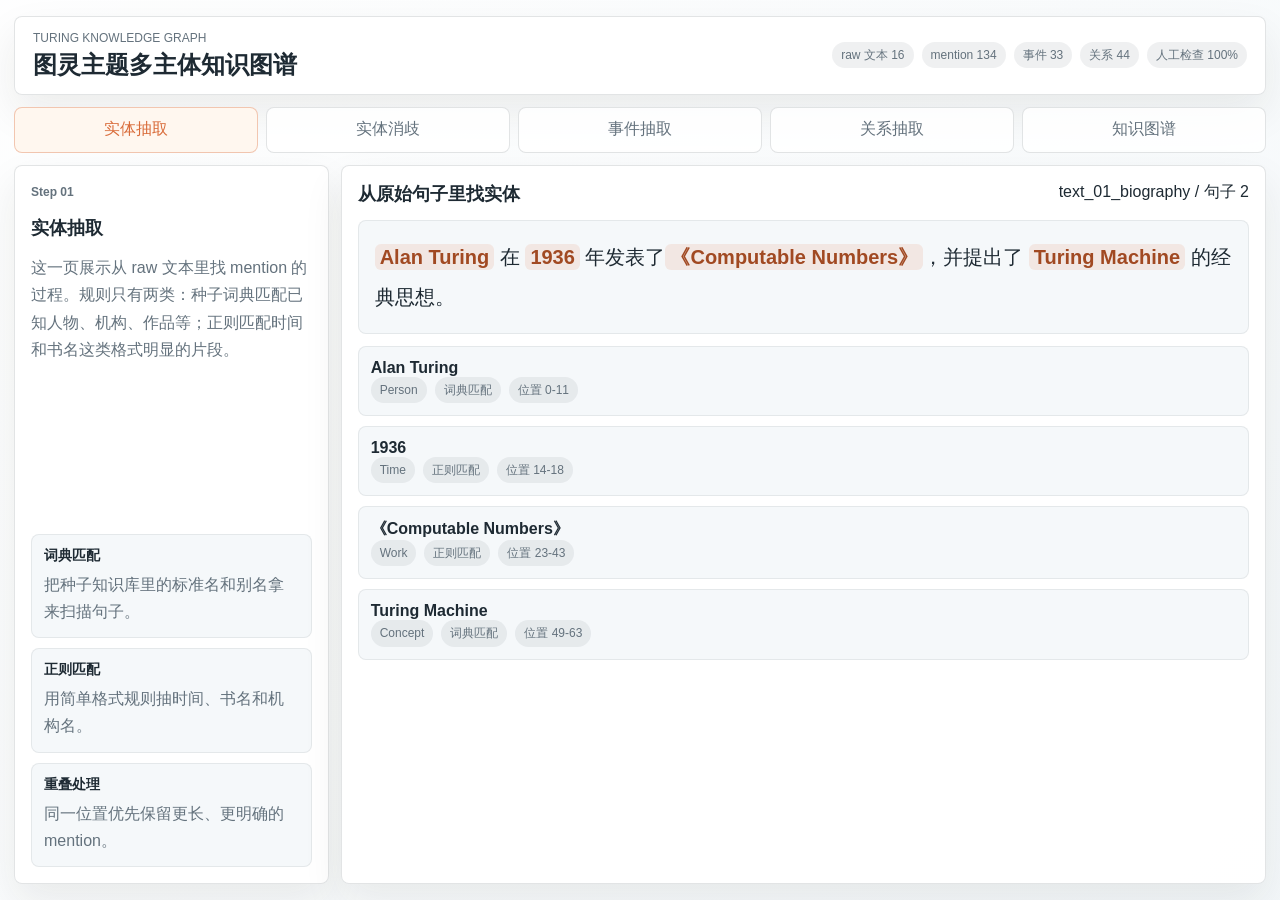
==== commit a390bc84: "完善图谱演示检查" ====
--- a/web/index.html
+++ b/web/index.html
@@ -105,10 +105,10 @@
             <section class="sidebar-card">
               <div class="card-head">
                 <h3>当前选择</h3>
-                <span id="selection-hint">节点 / 边</span>
+                <span id="selection-hint">未选择</span>
               </div>
               <div id="detail-box" class="detail-box">
-                <p>先点击一个节点或一条关系。</p>
+                <p>先点击一个节点。</p>
               </div>
             </section>
             <section class="sidebar-card compact-card">
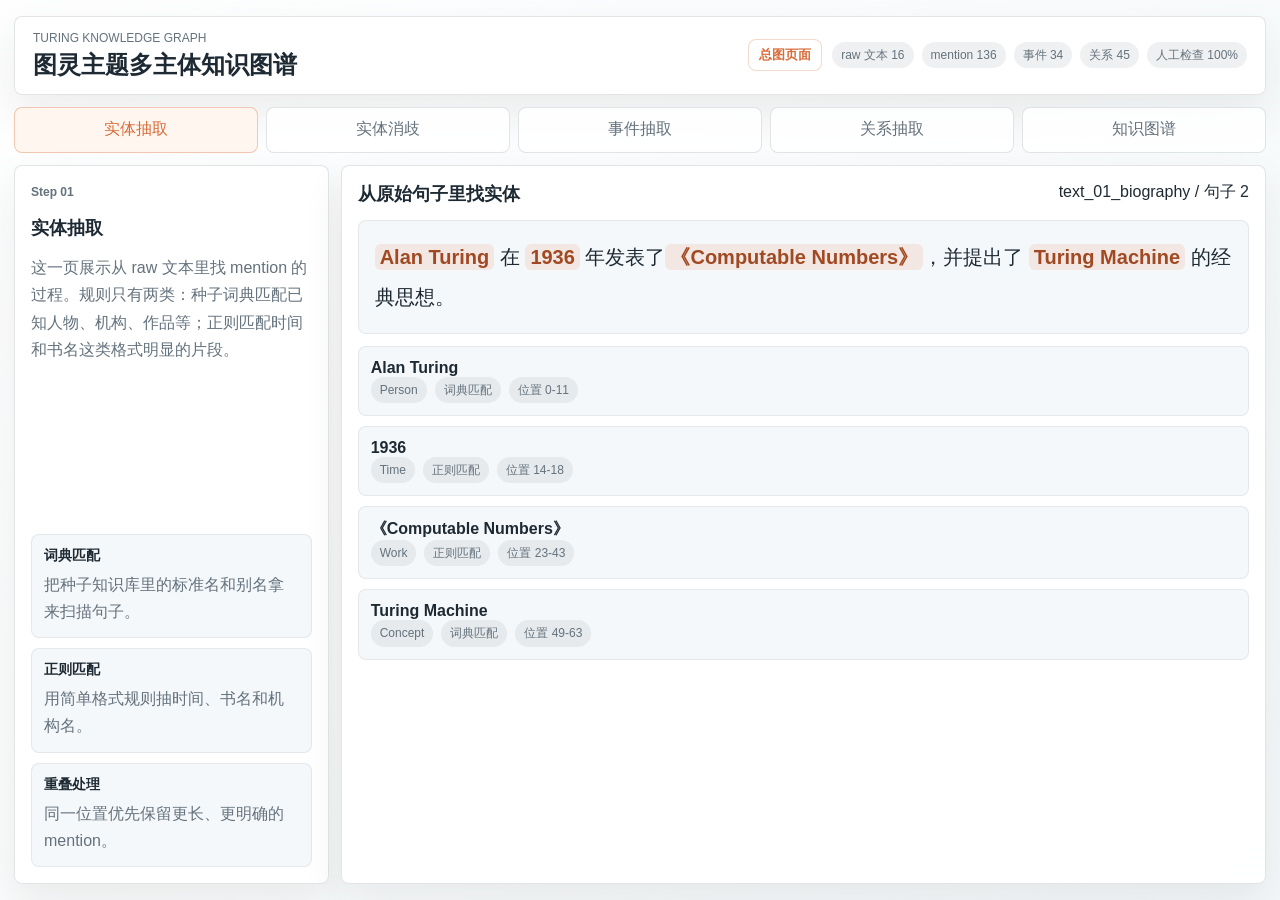
==== commit b5efb10e: "添加了知识图谱总图的可视化" ====
--- a/web/index.html
+++ b/web/index.html
@@ -13,8 +13,11 @@
         <p class="eyebrow">Turing Knowledge Graph</p>
         <h1>图灵主题多主体知识图谱</h1>
       </div>
-      <div id="top-stats" class="top-stats">
-        <span>正在加载数据...</span>
+      <div class="topbar-actions">
+        <a class="atlas-link" href="./kg-atlas.html">总图页面</a>
+        <div id="top-stats" class="top-stats">
+          <span>正在加载数据...</span>
+        </div>
       </div>
     </header>
 
--- a/web/style.css
+++ b/web/style.css
@@ -54,6 +54,34 @@
   box-shadow: var(--shadow);
 }
 
+.topbar-actions {
+  display: flex;
+  align-items: center;
+  justify-content: flex-end;
+  flex-wrap: wrap;
+  gap: 10px;
+}
+
+.atlas-link {
+  display: inline-flex;
+  align-items: center;
+  justify-content: center;
+  min-height: 31px;
+  padding: 6px 10px;
+  border: 1px solid rgba(217, 108, 58, 0.26);
+  border-radius: 8px;
+  background: #ffffff;
+  color: var(--accent);
+  font-size: 13px;
+  font-weight: 700;
+  text-decoration: none;
+}
+
+.atlas-link:hover {
+  border-color: rgba(217, 108, 58, 0.45);
+  background: #fff7ef;
+}
+
 .eyebrow {
   margin: 0 0 6px;
   color: var(--muted);
@@ -317,7 +345,6 @@
   line-height: 1.7;
 }
 
-.case-button,
 .focus-button {
   border: 1px solid rgba(217, 108, 58, 0.22);
   border-radius: 999px;
@@ -327,16 +354,10 @@
   transition: background 0.18s ease, border-color 0.18s ease;
 }
 
-.case-button {
-  margin-top: 12px;
-  padding: 8px 12px;
-}
-
 .focus-button {
   padding: 7px 11px;
 }
 
-.case-button:hover,
 .focus-button:hover,
 .focus-button.active {
   background: #fff7ef;
